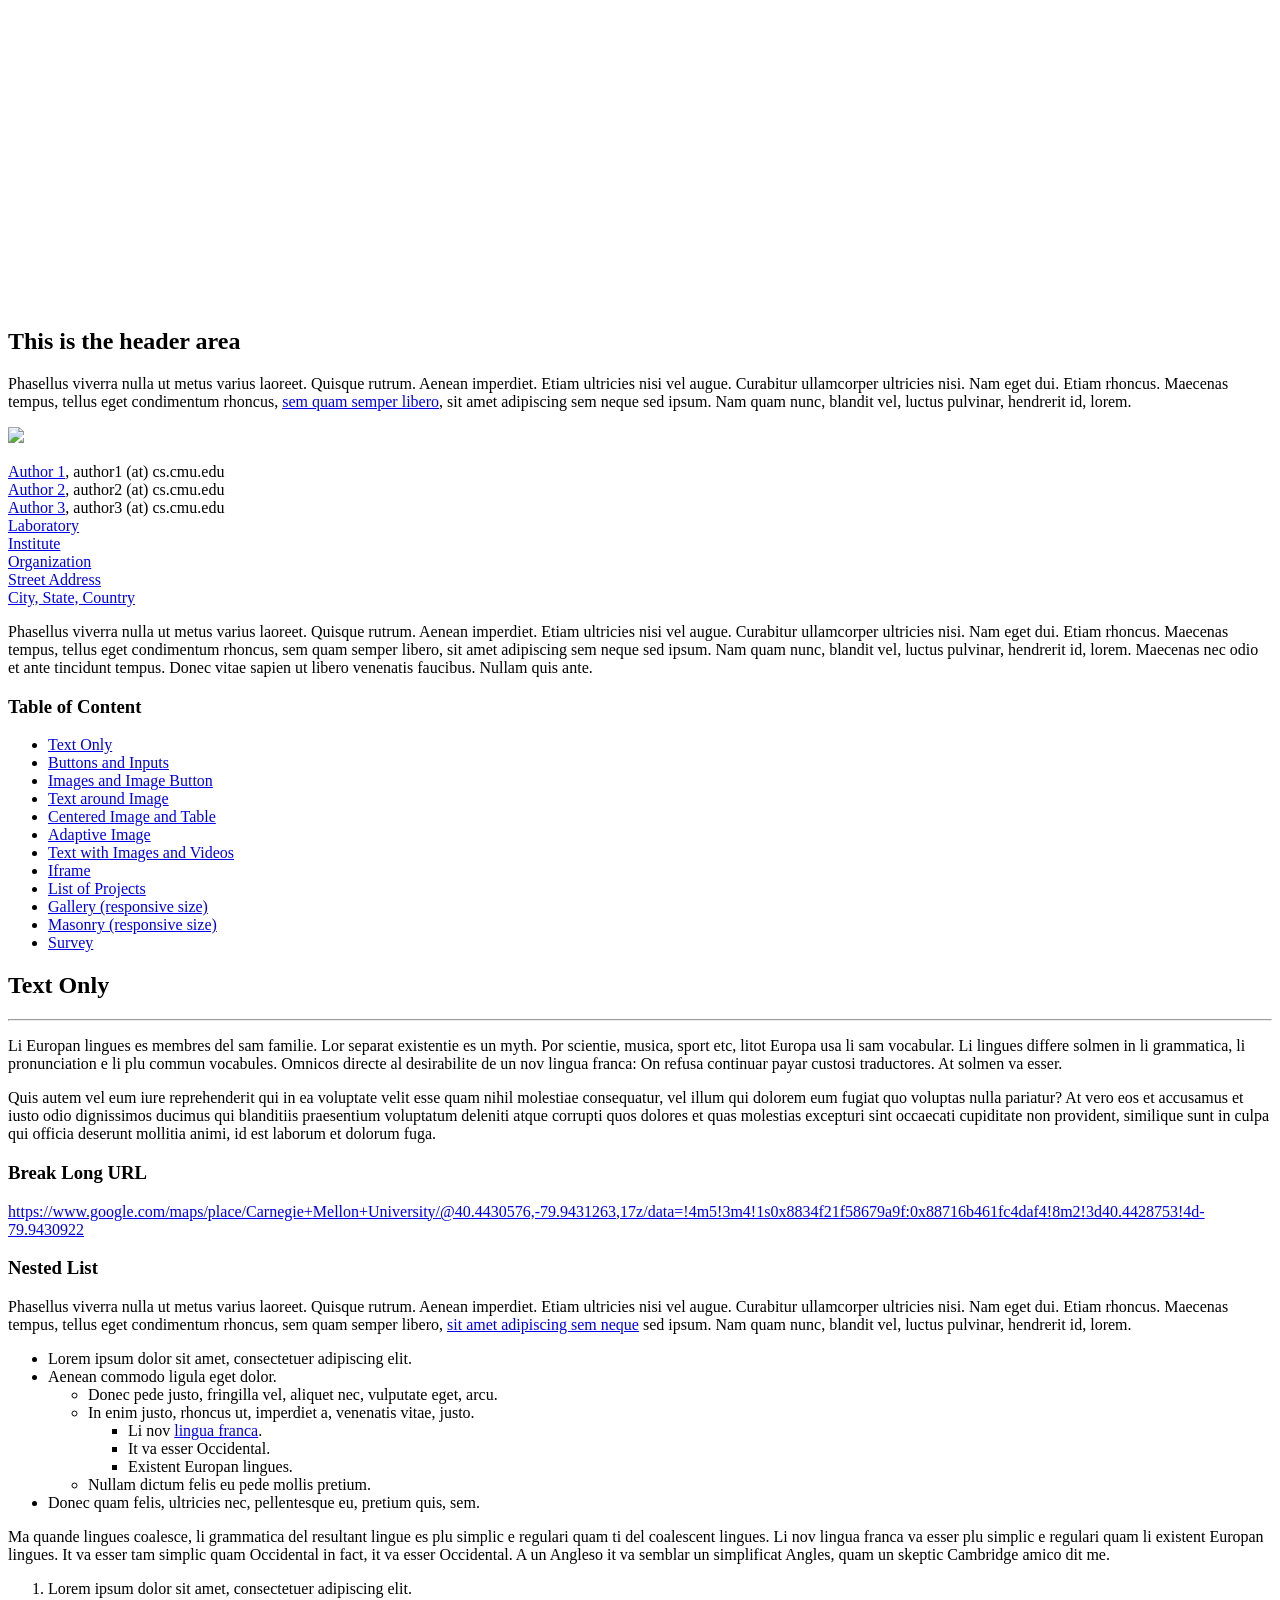
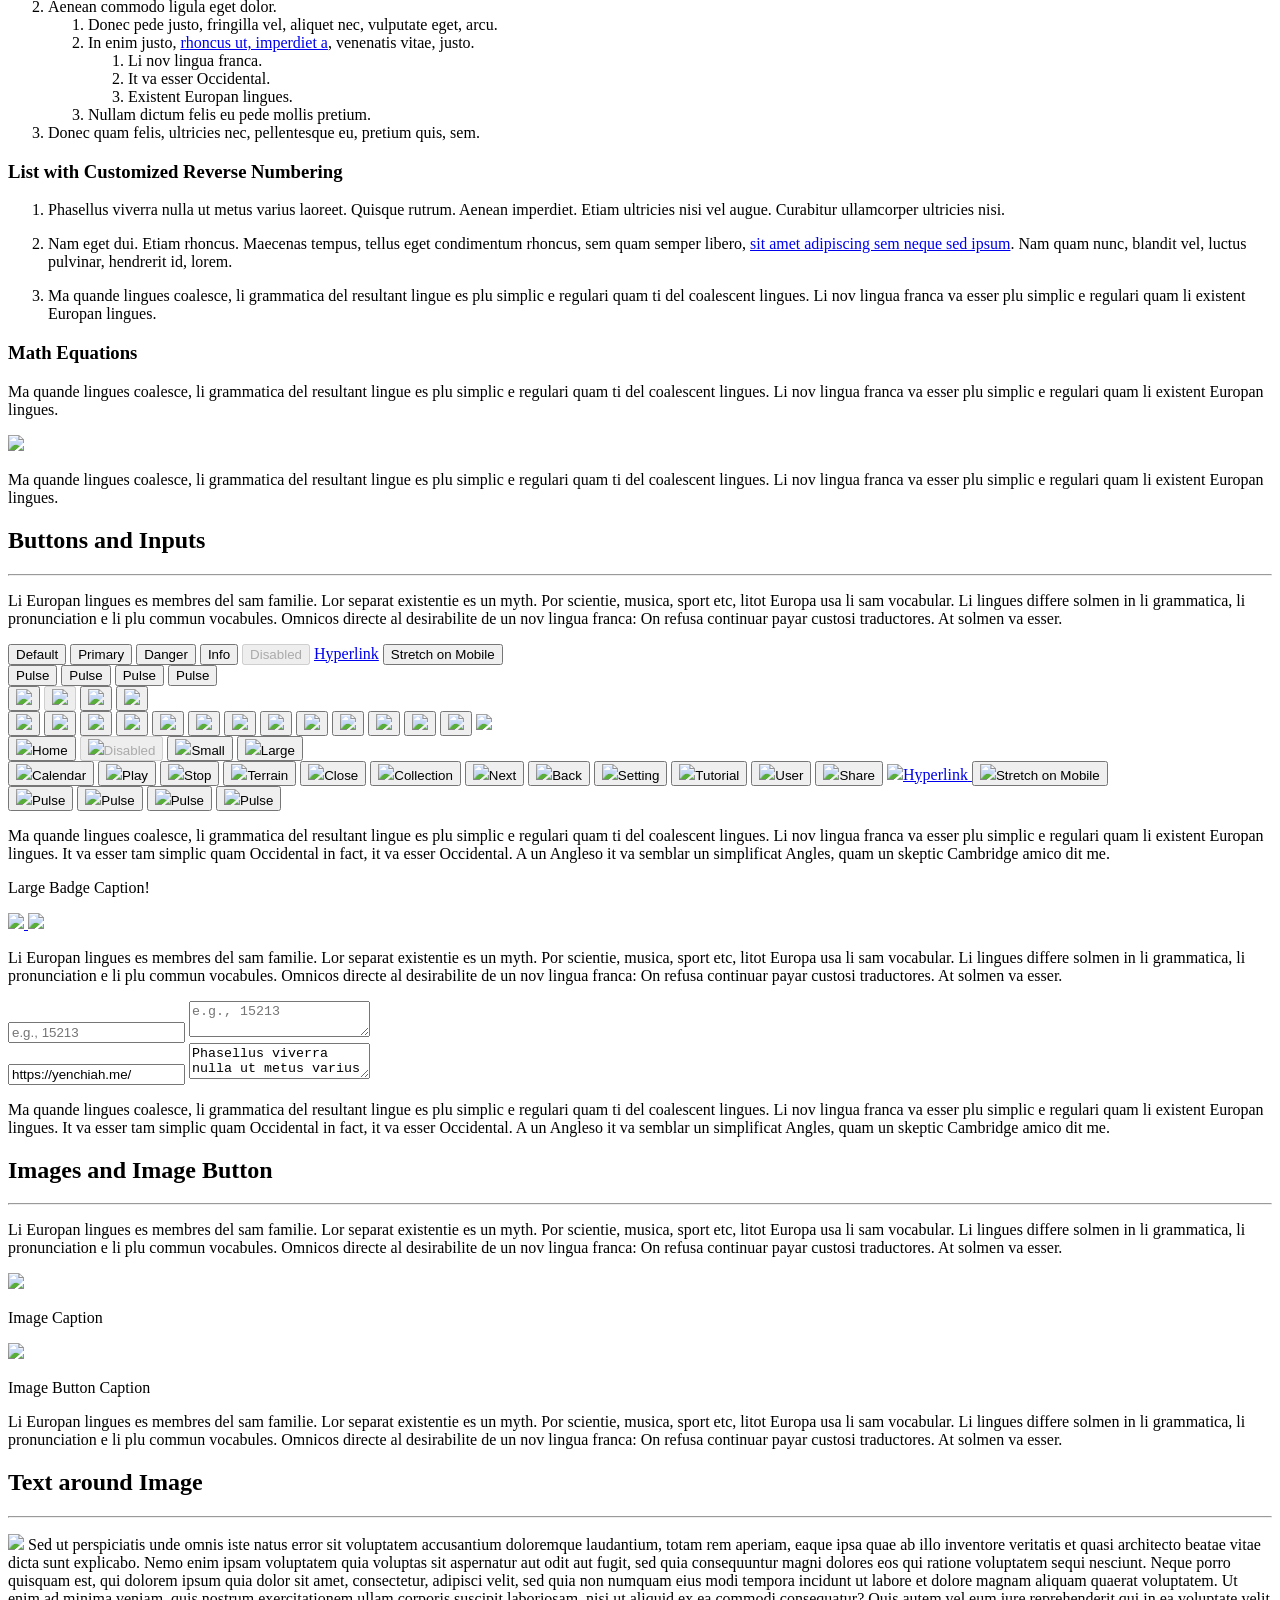
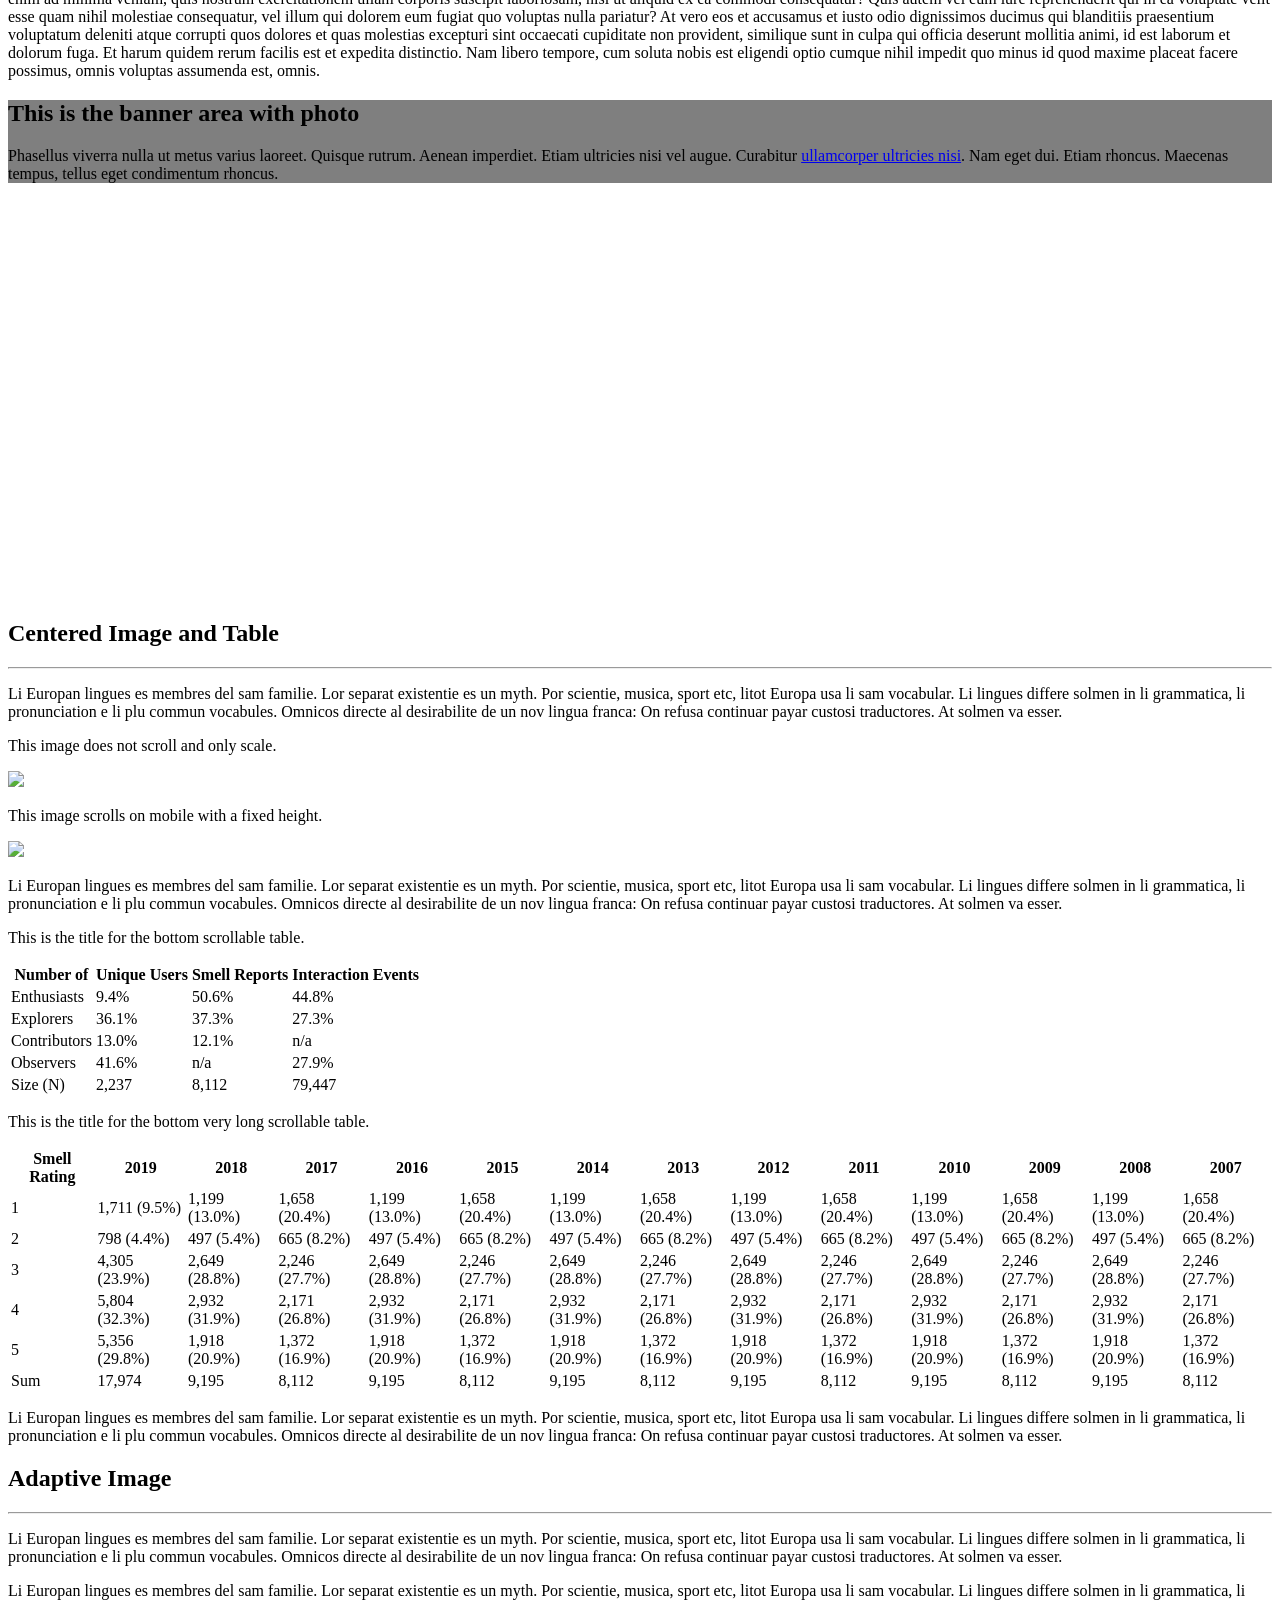
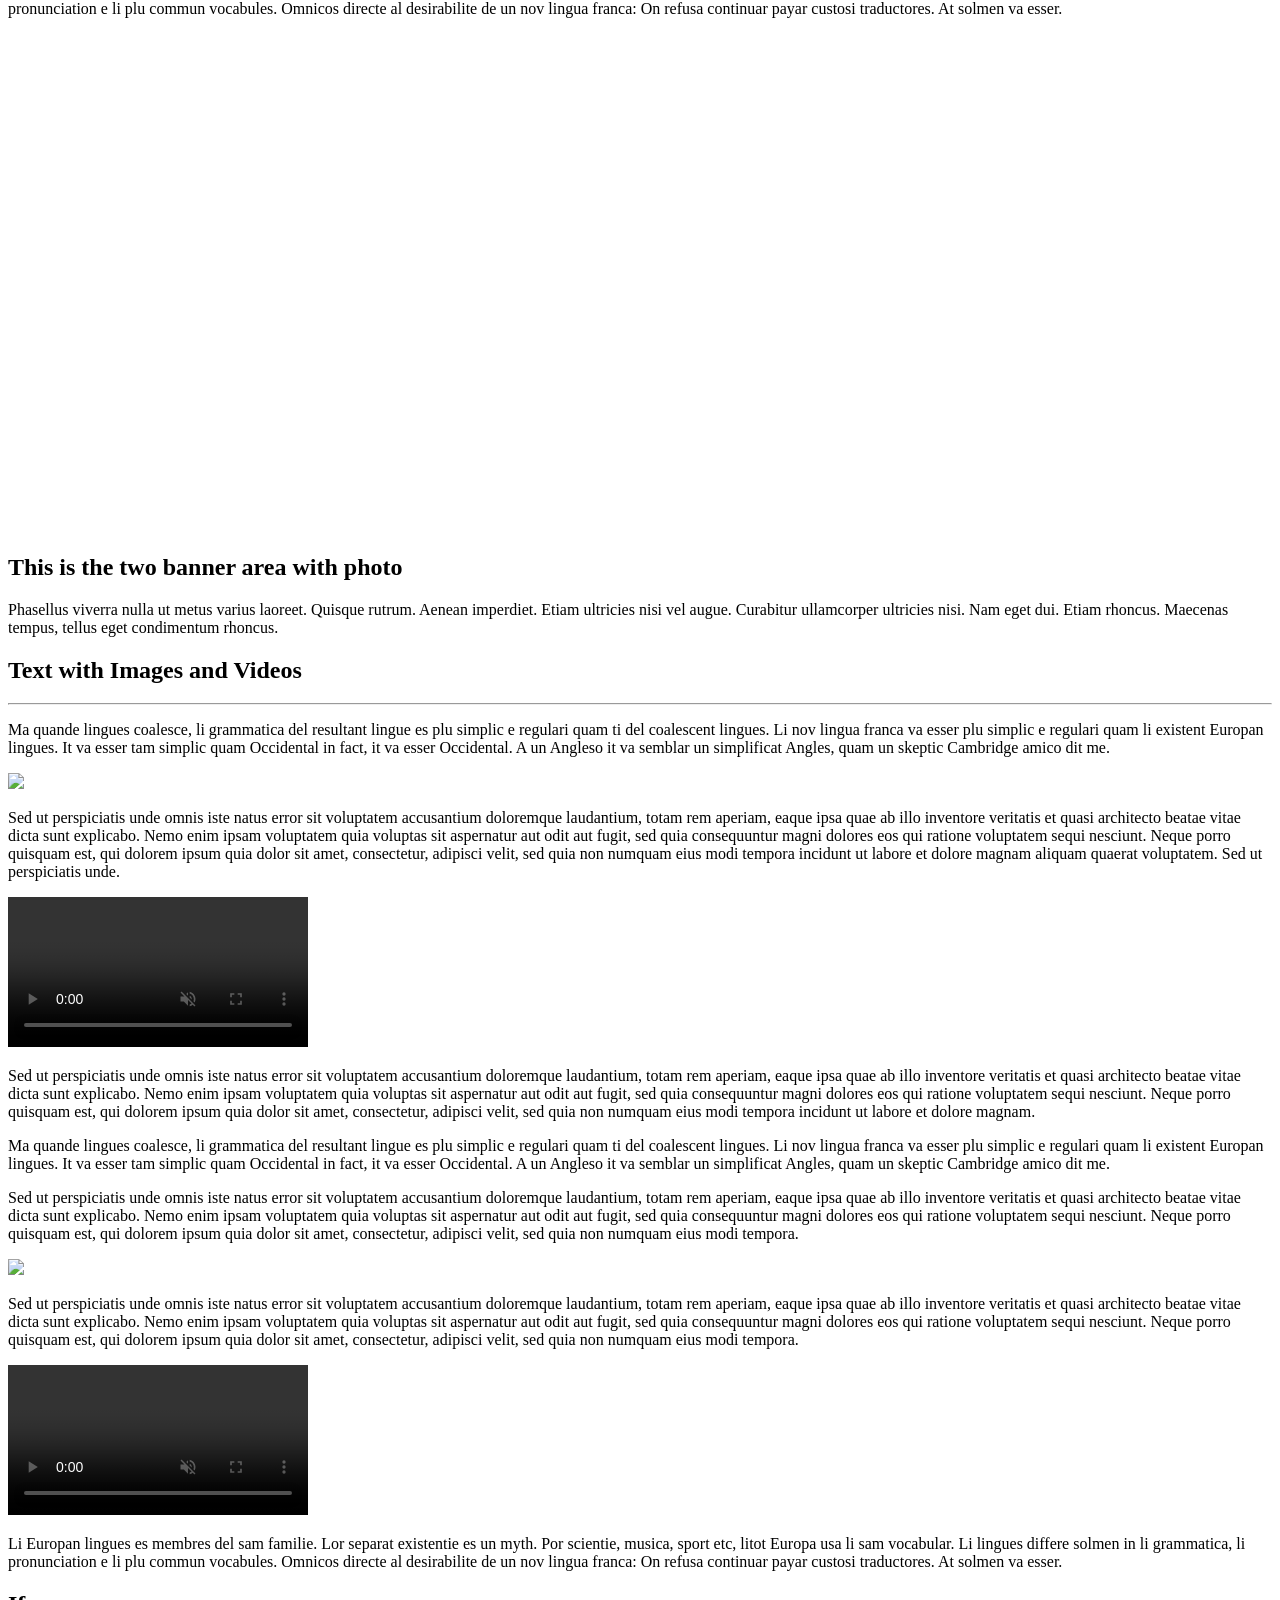
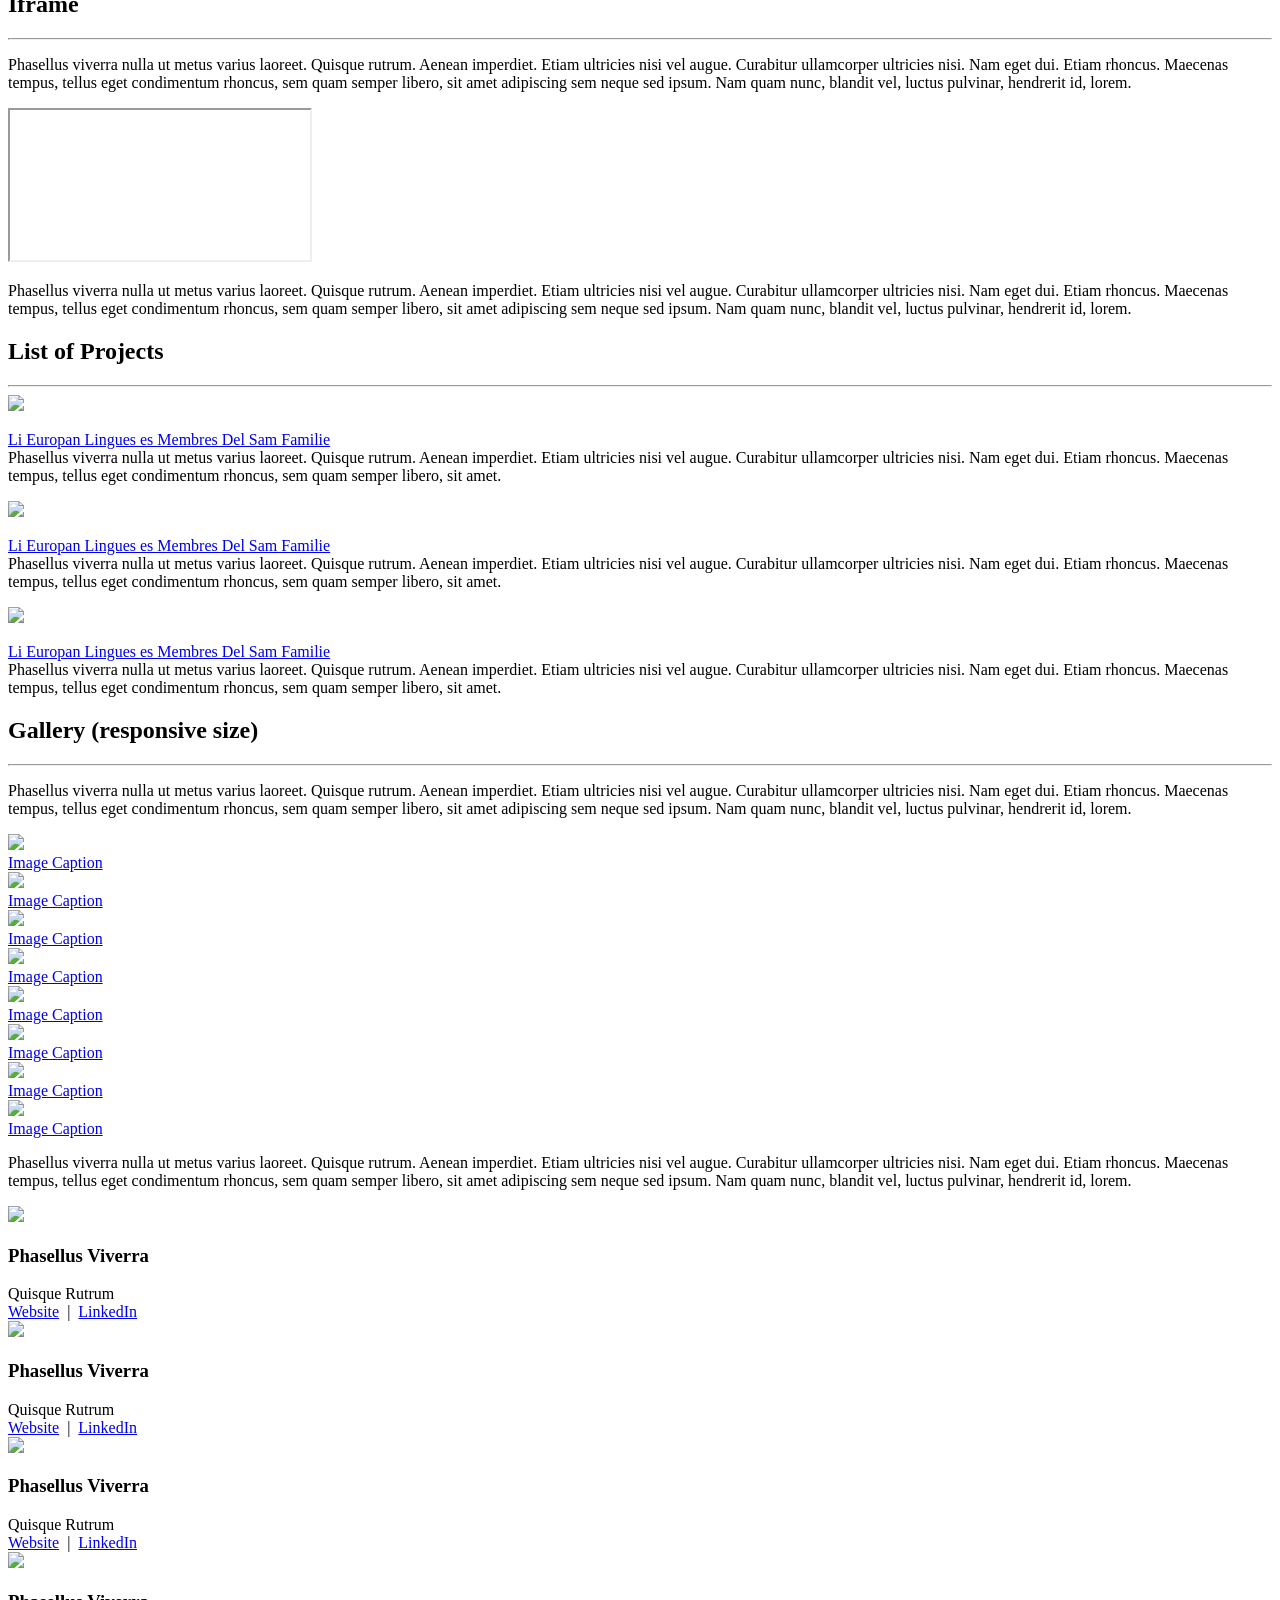
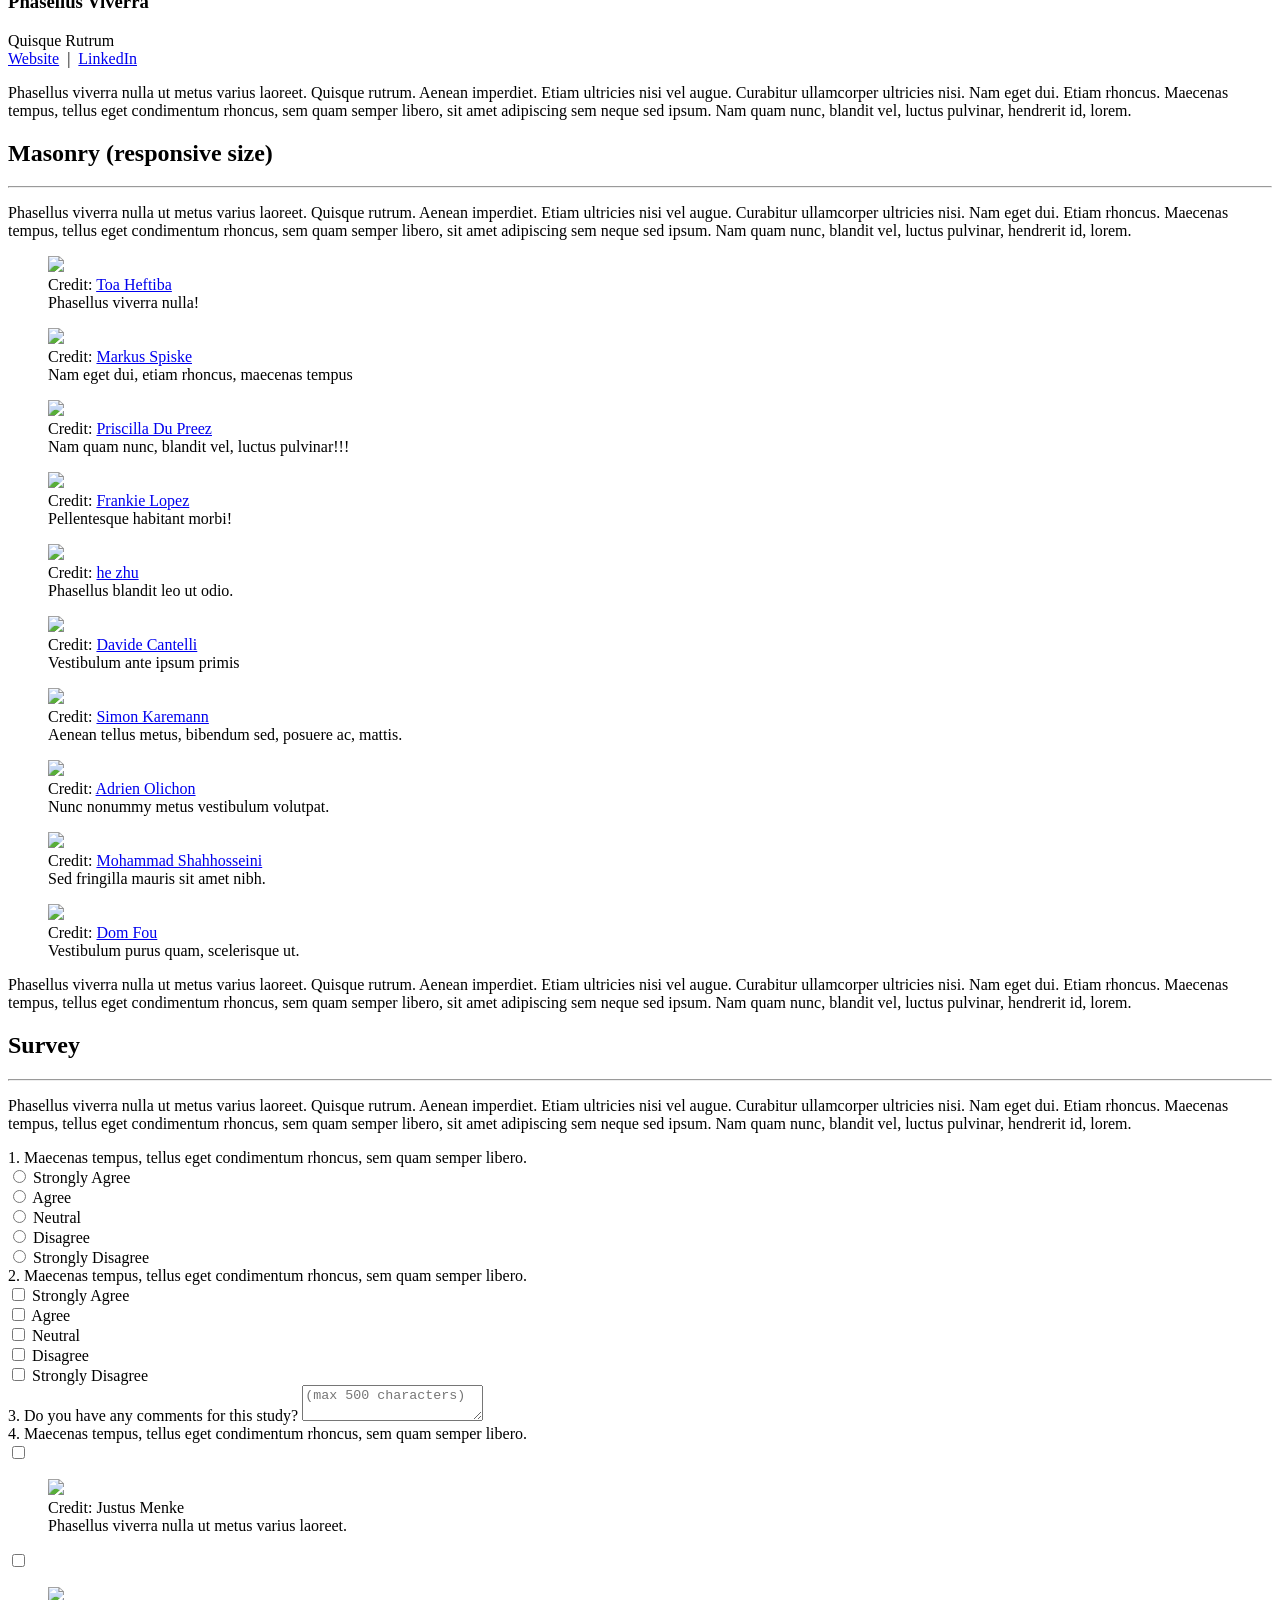
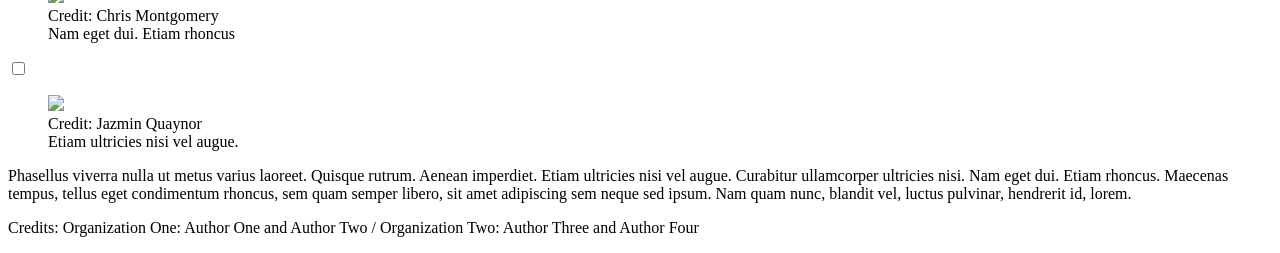
==== index.html @ e618cb54 "Update index.html" ====
<!doctype html>
<html>

<head>
  <title>MyMusaawo App</title>
  <meta charset="utf-8" name="viewport" content="width=device-width, initial-scale=1">
  <link href="https://use.fontawesome.com/releases/v5.2.0/css/all.css" media="screen" rel="stylesheet" type="text/css" />
  <link href="css/frame.css" media="screen" rel="stylesheet" type="text/css" />
  <link href="css/controls.css" media="screen" rel="stylesheet" type="text/css" />
  <link href="css/custom.css" media="screen" rel="stylesheet" type="text/css" />
  <link href='https://fonts.googleapis.com/css?family=Open+Sans:400,700' rel='stylesheet' type='text/css'>
  <link href='https://fonts.googleapis.com/css?family=Open+Sans+Condensed:300,700' rel='stylesheet' type='text/css'>
  <link href="https://fonts.googleapis.com/css?family=Source+Sans+Pro:400,700" rel="stylesheet">
  <script src="https://ajax.googleapis.com/ajax/libs/jquery/3.3.1/jquery.min.js"></script>
  <script src="js/menu.js"></script>
  <script src="js/footer.js"></script>
  <style>
    .menu-index {
      color: rgb(255, 255, 255) !important;
      opacity: 1 !important;
      font-weight: 700 !important;
    }
  </style>
</head>

<body>
  <div class="menu-container"></div>
  <div class="content-container">
    <!-------------------------------------------------------------------------------------------->
    <!--Start Header-->
    <div class="banner" style="background: url('img/dummy-background.jpeg') no-repeat center; background-size: cover; height: 300px;"></div>
    <div class="banner">
      <div class="banner-table flex-column">
        <div class="flex-row">
          <div class="flex-item flex-column">
            <h2 class="add-top-margin-small">This is the header area</h2>
            <p class="text">
              Phasellus viverra nulla ut metus varius laoreet. Quisque rutrum. Aenean imperdiet. Etiam ultricies nisi vel
              augue. Curabitur ullamcorper ultricies nisi. Nam eget dui. Etiam rhoncus. Maecenas tempus, tellus eget
              condimentum rhoncus, <a href="javascript:void(0)">sem quam semper libero</a>, sit amet adipiscing sem neque sed ipsum. Nam quam nunc, blandit
              vel, luctus pulvinar, hendrerit id, lorem.
            </p>
          </div>
        </div>
      </div>
    </div>
    <!--End Header-->
    <!-------------------------------------------------------------------------------------------->
    <div class="content">
      <div class="content-table flex-column">
        <!-------------------------------------------------------------------------------------------->
        <!--Start Intro-->
        <div class="flex-row">
          <div class="flex-item flex-column">
            <img class="image" src="img/dummay-img.png">
          </div>
          <div class="flex-item flex-column">
            <p class="text text-large">
              <a target="_blank" href="javascript:void(0)">Author 1</a>, author1 (at) cs.cmu.edu<br>
              <a target="_blank" href="javascript:void(0)">Author 2</a>, author2 (at) cs.cmu.edu<br>
              <a target="_blank" href="javascript:void(0)">Author 3</a>, author3 (at) cs.cmu.edu<br>
              <a target="_blank" href="javascript:void(0)">Laboratory</a><br>
              <a target="_blank" href="javascript:void(0)">Institute</a><br>
              <a target="_blank" href="javascript:void(0)">Organization</a><br>
              <a target="_blank" href="javascript:void(0)">Street Address</a><br>
              <a target="_blank" href="javascript:void(0)">City, State, Country</a>
            </p>
          </div>
        </div>
        <div class="flex-row">
          <div class="flex-item flex-column">
            <p class="text add-top-margin">
              Phasellus viverra nulla ut metus varius laoreet. Quisque rutrum. Aenean imperdiet. Etiam ultricies nisi vel
              augue. Curabitur ullamcorper ultricies nisi. Nam eget dui. Etiam rhoncus. Maecenas tempus, tellus eget
              condimentum rhoncus, sem quam semper libero, sit amet adipiscing sem neque sed ipsum. Nam quam nunc, blandit
              vel, luctus pulvinar, hendrerit id, lorem. Maecenas nec odio et ante tincidunt tempus. Donec vitae
              sapien ut libero venenatis faucibus. Nullam quis ante.
            </p>
            <h3>Table of Content</h3>
            <ul>
              <li><a href="#text-only">Text Only</a></li>
              <li><a href="#buttons-and-inputs">Buttons and Inputs</a></li>
              <li><a href="#images-and-image-button">Images and Image Button</a></li>
              <li><a href="#text-around-image">Text around Image</a></li>
              <li><a href="#centered-image-and-table">Centered Image and Table</a></li>
              <li><a href="#adaptive-image">Adaptive Image</a></li>
              <li><a href="#text-with-images-and-videos">Text with Images and Videos</a></li>
              <li><a href="#iframe">Iframe</a></li>
              <li><a href="#list-of-projects">List of Projects</a></li>
              <li><a href="#gallery">Gallery (responsive size)</a></li>
              <li><a href="#masonry">Masonry (responsive size)</a></li>
              <li><a href="#survey">Survey</a></li>
            </ul>
          </div>
        </div>
        <!--End Intro-->
        <!-------------------------------------------------------------------------------------------->
        <!--Start Text Only-->
        <div class="flex-row">
          <div class="flex-item flex-column">
            <h2 id="text-only">Text Only</h2>
            <hr>
            <p class="text">
              Li Europan lingues es membres del sam familie. Lor separat existentie es un myth. Por scientie, musica,
              sport etc, litot Europa usa li sam vocabular. Li lingues differe solmen in li grammatica, li pronunciation e
              li plu commun vocabules. Omnicos directe al desirabilite de un nov lingua franca: On refusa continuar payar
              custosi traductores. At solmen va esser.
            </p>
            <p class="text">
              Quis autem vel eum iure reprehenderit qui in ea voluptate velit esse quam nihil molestiae consequatur,
              vel illum qui dolorem eum fugiat quo voluptas nulla pariatur? At vero eos et accusamus et iusto odio dignissimos
              ducimus qui blanditiis praesentium voluptatum deleniti atque corrupti quos dolores et quas molestias
              excepturi sint occaecati cupiditate non provident, similique sunt in culpa qui officia deserunt mollitia
              animi, id est laborum et dolorum fuga.
            </p>
            <h3>Break Long URL</h3>
            <p class="text">
              <a class="break-long-url" target="_blank" href="https://www.google.com/maps/place/Carnegie+Mellon+University/@40.4430576,-79.9431263,17z/data=!4m5!3m4!1s0x8834f21f58679a9f:0x88716b461fc4daf4!8m2!3d40.4428753!4d-79.9430922">https://www.google.com/maps/place/Carnegie+Mellon+University/@40.4430576,-79.9431263,17z/data=!4m5!3m4!1s0x8834f21f58679a9f:0x88716b461fc4daf4!8m2!3d40.4428753!4d-79.9430922</a>
            </p>
            <h3>Nested List</h3>
            <p class="text">
              Phasellus viverra nulla ut metus varius laoreet. Quisque rutrum. Aenean imperdiet. Etiam ultricies nisi vel
              augue. Curabitur ullamcorper ultricies nisi. Nam eget dui. Etiam rhoncus. Maecenas tempus, tellus eget
              condimentum rhoncus, sem quam semper libero, <a target="_blank" href="javascript:void(0)">sit amet adipiscing sem neque</a> sed ipsum. Nam quam nunc, blandit
              vel, luctus pulvinar, hendrerit id, lorem.
            </p>
            <ul>
              <li>Lorem ipsum dolor sit amet, consectetuer adipiscing elit.</li>
              <li>Aenean commodo ligula eget dolor.
                <ul>
                  <li>Donec pede justo, fringilla vel, aliquet nec, vulputate eget, arcu.</li>
                  <li>In enim justo, rhoncus ut, imperdiet a, venenatis vitae, justo.
                    <ul>
                      <li>Li nov <a target="_blank" href="javascript:void(0)">lingua franca</a>.</li>
                      <li>It va esser Occidental.</li>
                      <li>Existent Europan lingues.</li>
                    </ul>
                  </li>
                  <li>Nullam dictum felis eu pede mollis pretium.</li>
                </ul>
              </li>
              <li>Donec quam felis, ultricies nec, pellentesque eu, pretium quis, sem. </li>
            </ul>
            <p class="text">
              Ma quande lingues coalesce, li grammatica del resultant lingue es plu simplic e regulari quam ti del
              coalescent lingues. Li nov lingua franca va esser plu simplic e regulari quam li existent Europan lingues.
              It va esser tam simplic quam Occidental in fact, it va esser Occidental. A un Angleso it va semblar un
              simplificat Angles, quam un skeptic Cambridge amico dit me.
            </p>
            <ol class="nested">
              <li>Lorem ipsum dolor sit amet, consectetuer adipiscing elit.</li>
              <li>Aenean commodo ligula eget dolor.
                <ol class="nested">
                  <li>Donec pede justo, fringilla vel, aliquet nec, vulputate eget, arcu.</li>
                  <li>In enim justo, <a target="_blank" href="javascript:void(0)">rhoncus ut, imperdiet a</a>, venenatis vitae, justo.
                    <ol class="nested">
                      <li>Li nov lingua franca.</li>
                      <li>It va esser Occidental.</li>
                      <li>Existent Europan lingues.</li>
                    </ol>
                  </li>
                  <li>Nullam dictum felis eu pede mollis pretium.</li>
                </ol>
              </li>
              <li>Donec quam felis, ultricies nec, pellentesque eu, pretium quis, sem. </li>
            </ol>
            <h3>List with Customized Reverse Numbering</h3>
            <ol class="publication C-list">
              <li>
                <p class="text-small-margin">
                  Phasellus viverra nulla ut metus varius laoreet. Quisque rutrum. Aenean imperdiet. Etiam ultricies nisi vel
                  augue. Curabitur ullamcorper ultricies nisi.
                </p>
              </li>
              <li>
                <p class="text-small-margin">
                  Nam eget dui. Etiam rhoncus. Maecenas tempus, tellus eget
                  condimentum rhoncus, sem quam semper libero, <a target="_blank" href="javascript:void(0)">sit amet adipiscing sem neque sed ipsum</a>. Nam quam nunc, blandit
                  vel, luctus pulvinar, hendrerit id, lorem.
                </p>
              </li>
              <li>
                <p class="text-small-margin">
                  Ma quande lingues coalesce, li grammatica del resultant lingue es plu simplic e regulari quam ti del
                  coalescent lingues. Li nov lingua franca va esser plu simplic e regulari quam li existent Europan lingues.
                </p>
              </li>
            </ol>
            <h3>Math Equations</h3>
            <p class="text">
              Ma quande lingues coalesce, li grammatica del resultant lingue es plu simplic e regulari quam ti del
              coalescent lingues. Li nov lingua franca va esser plu simplic e regulari quam li existent Europan lingues.
            </p>
            <img class="image center" src="https://latex.codecogs.com/svg.latex?C\cdot(3\sin\theta_1+3\sin\theta_2-\cos\theta_1-\cos\theta_2)" style="max-width: 300px;">
            <p class="text">
              Ma quande lingues coalesce, li grammatica del resultant lingue es plu simplic e regulari quam ti del
              coalescent lingues. Li nov lingua franca va esser plu simplic e regulari quam li existent Europan lingues.
            </p>
          </div>
        </div>
        <!--End Text Only-->
        <!-------------------------------------------------------------------------------------------->
        <!--Start Text with Buttons-->
        <div class="flex-row">
          <div class="flex-item flex-column">
            <h2 id="buttons-and-inputs">Buttons and Inputs</h2>
            <hr>
            <p class="text">
              Li Europan lingues es membres del sam familie. Lor separat existentie es un myth. Por scientie, musica,
              sport etc, litot Europa usa li sam vocabular. Li lingues differe solmen in li grammatica, li pronunciation e
              li plu commun vocabules. Omnicos directe al desirabilite de un nov lingua franca: On refusa continuar payar
              custosi traductores. At solmen va esser.
            </p>
            <div class="control-group">
              <button class="custom-button">Default</button>
              <button class="custom-button custom-button-primary">Primary</button>
              <button class="custom-button custom-button-danger">Danger</button>
              <button class="custom-button custom-button-info">Info</button>
              <button class="custom-button" disabled>Disabled</button>
              <a class="custom-button" target="_blank" href="https://github.com/yenchiah/project-website-template" target="_blank">Hyperlink</a>
              <button class="custom-button custom-button-primary stretch-on-mobile">Stretch on Mobile</button>
            </div>
            <div class="control-group">
              <button class="custom-button pulse-black">Pulse</button>
              <button class="custom-button custom-button-primary pulse-primary">Pulse</button>
              <button class="custom-button custom-button-danger pulse-danger">Pulse</button>
              <button class="custom-button custom-button-info pulse-info">Pulse</button>
            </div>
            <div class="control-group">
              <button class="custom-button-flat"><img src="img/home.png"></button>
              <button class="custom-button-flat" disabled><img src="img/home.png"></button>
              <button class="custom-button-flat small"><img src="img/home.png"></button>
              <button class="custom-button-flat large"><img src="img/home.png"></button>
            </div>
            <div class="control-group">
              <button class="custom-button-flat"><img src="img/calendar.png"></button>
              <button class="custom-button-flat"><img src="img/play.png"></button>
              <button class="custom-button-flat"><img src="img/pause.png"></button>
              <button class="custom-button-flat"><img src="img/stop.png"></button>
              <button class="custom-button-flat"><img src="img/terrain.png"></button>
              <button class="custom-button-flat"><img src="img/close.png"></button>
              <button class="custom-button-flat"><img src="img/collection.png"></button>
              <button class="custom-button-flat"><img src="img/next.png"></button>
              <button class="custom-button-flat"><img src="img/back.png"></button>
              <button class="custom-button-flat"><img src="img/setting.png"></button>
              <button class="custom-button-flat"><img src="img/book.png"></button>
              <button class="custom-button-flat"><img src="img/user.png"></button>
              <button class="custom-button-flat"><img src="img/share.png"></button>
              <a class="custom-button-flat" href="https://github.com/yenchiah/project-website-template" target="_blank">
                <img src="img/link.png">
              </a>
            </div>
            <div class="control-group">
              <button class="custom-button-flat"><img src="img/home.png"><span>Home</span></button>
              <button class="custom-button-flat" disabled><img src="img/home.png"><span>Disabled</span></button>
              <button class="custom-button-flat small"><img src="img/home.png"><span>Small</span></button>
              <button class="custom-button-flat large"><img src="img/home.png"><span>Large</span></button>
            </div>
            <div class="control-group">
              <button class="custom-button-flat"><img src="img/calendar.png"><span>Calendar</span></button>
              <button class="custom-button-flat"><img src="img/play.png"><span>Play</span></button>
              <button class="custom-button-flat"><img src="img/stop.png"><span>Stop</span></button>
              <button class="custom-button-flat"><img src="img/terrain.png"><span>Terrain</span></button>
              <button class="custom-button-flat"><img src="img/close.png"><span>Close</span></button>
              <button class="custom-button-flat"><img src="img/collection.png"><span>Collection</span></button>
              <button class="custom-button-flat"><img src="img/next.png"><span>Next</span></button>
              <button class="custom-button-flat"><img src="img/back.png"><span>Back</span></button>
              <button class="custom-button-flat"><img src="img/setting.png"><span>Setting</span></button>
              <button class="custom-button-flat"><img src="img/book.png"><span>Tutorial</span></button>
              <button class="custom-button-flat"><img src="img/user.png"><span>User</span></button>
              <button class="custom-button-flat"><img src="img/share.png"><span>Share</span></button>
              <a class="custom-button-flat" href="https://github.com/yenchiah/project-website-template" target="_blank">
                <img src="img/link.png"><span>Hyperlink</span>
              </a>
              <button class="custom-button-flat stretch-on-mobile"><img src="img/play.png"><span>Stretch on Mobile</span></button>
            </div>
            <div class="control-group">
              <button class="custom-button-flat pulse-black"><img src="img/home.png"><span>Pulse</span></button>
              <button class="custom-button-flat pulse-primary"><img src="img/home.png"><span>Pulse</span></button>
              <button class="custom-button-flat pulse-danger"><img src="img/home.png"><span>Pulse</span></button>
              <button class="custom-button-flat pulse-info"><img src="img/home.png"><span>Pulse</span></button>
            </div>
            <p class="text">
              Ma quande lingues coalesce, li grammatica del resultant lingue es plu simplic e regulari quam ti del
              coalescent lingues. Li nov lingua franca va esser plu simplic e regulari quam li existent Europan lingues.
              It va esser tam simplic quam Occidental in fact, it va esser Occidental. A un Angleso it va semblar un
              simplificat Angles, quam un skeptic Cambridge amico dit me.
            </p>
          </div>
        </div>
        <div class="flex-row-space-between">
          <div class="flex-item flex-column">
            <p class="text badge-text">Large Badge Caption!</p>
          </div>
          <div class="flex-item flex-column">
            <div class="control-group">
              <a href="javascript:void(0)" target="_blank" class="custom-image-button">
                <img src="img/app-store-badge.png" width="150">
              </a>
              <a href="javascript:void(0)" target="_blank" class="custom-image-button">
                <img src="img/google-play-badge.png" width="150">
              </a>
            </div>
          </div>
        </div>
        <div class="flex-row">
          <div class="flex-item flex-column">
            <p class="text">
              Li Europan lingues es membres del sam familie. Lor separat existentie es un myth. Por scientie, musica,
              sport etc, litot Europa usa li sam vocabular. Li lingues differe solmen in li grammatica, li pronunciation e
              li plu commun vocabules. Omnicos directe al desirabilite de un nov lingua franca: On refusa continuar payar
              custosi traductores. At solmen va esser.
            </p>
            <div class="control-group">
              <input class="custom-textbox stretch-on-mobile" type="text" placeholder="e.g., 15213">
              <textarea class="custom-textbox stretch-on-mobile" placeholder="e.g., 15213"></textarea>
            </div>
            <div class="control-group">
              <input class="custom-textbox stretch-on-mobile" value="https://yenchiah.me/" type="text" readonly>
              <textarea class="custom-textbox stretch-on-mobile" readonly>Phasellus viverra nulla ut metus varius laoreet.</textarea>
            </div>
            <p class="text">
              Ma quande lingues coalesce, li grammatica del resultant lingue es plu simplic e regulari quam ti del
              coalescent lingues. Li nov lingua franca va esser plu simplic e regulari quam li existent Europan lingues.
              It va esser tam simplic quam Occidental in fact, it va esser Occidental. A un Angleso it va semblar un
              simplificat Angles, quam un skeptic Cambridge amico dit me.
            </p>
          </div>
        </div>
        <!--End Text with Buttons-->
        <!-------------------------------------------------------------------------------------------->
        <!--Start Text with Images and Image buttons-->
        <div class="flex-row">
          <div class="flex-item flex-column">
            <h2 id="images-and-image-button">Images and Image Button</h2>
            <hr>
            <p class="text">
              Li Europan lingues es membres del sam familie. Lor separat existentie es un myth. Por scientie, musica,
              sport etc, litot Europa usa li sam vocabular. Li lingues differe solmen in li grammatica, li pronunciation e
              li plu commun vocabules. Omnicos directe al desirabilite de un nov lingua franca: On refusa continuar payar
              custosi traductores. At solmen va esser.
            </p>
          </div>
        </div>
        <div class="flex-row-space-between">
          <div class="flex-item flex-column">
            <img class="image max-width-400" src="img/dummay-img.png">
            <p class="image-caption">Image Caption</p>
          </div>
          <div class="flex-item flex-column">
            <a href="https://github.com/yenchiah/project-website-template" target="_blank" class="image max-width-400">
              <img src="img/dummay-img.png">
            </a>
            <p class="image-caption">Image Button Caption</p>
          </div>
        </div>
        <div class="flex-row">
          <div class="flex-item flex-column">
            <p class="text">
              Li Europan lingues es membres del sam familie. Lor separat existentie es un myth. Por scientie, musica,
              sport etc, litot Europa usa li sam vocabular. Li lingues differe solmen in li grammatica, li pronunciation e
              li plu commun vocabules. Omnicos directe al desirabilite de un nov lingua franca: On refusa continuar payar
              custosi traductores. At solmen va esser.
            </p>
          </div>
        </div>
        <!--End Text with Images and Image buttons-->
        <!-------------------------------------------------------------------------------------------->
        <!--Start Text around Image-->
        <div class="flex-row">
          <div class="flex-item flex-column">
            <h2 id="text-around-image">Text around Image</h2>
            <hr>
            <p class="text">
              <img class="image image-wrap-text max-width-400" src="img/dummay-img.png">
              Sed ut perspiciatis unde omnis iste natus error sit voluptatem accusantium doloremque laudantium, totam rem
              aperiam, eaque ipsa quae ab illo inventore veritatis et quasi architecto beatae vitae dicta sunt explicabo.
              Nemo enim ipsam voluptatem quia voluptas sit aspernatur aut odit aut fugit, sed quia consequuntur magni
              dolores eos qui ratione voluptatem sequi nesciunt. Neque porro quisquam est, qui dolorem ipsum quia dolor sit
              amet, consectetur, adipisci velit, sed quia non numquam eius modi tempora incidunt ut labore et dolore magnam
              aliquam quaerat voluptatem. Ut enim ad minima veniam, quis nostrum exercitationem ullam corporis suscipit
              laboriosam, nisi ut aliquid ex ea commodi consequatur? Quis autem vel eum iure reprehenderit qui in ea
              voluptate velit esse quam nihil molestiae consequatur, vel illum qui dolorem eum fugiat quo voluptas nulla
              pariatur? At vero eos et accusamus et iusto odio dignissimos ducimus qui blanditiis praesentium voluptatum
              deleniti atque corrupti quos dolores et quas molestias excepturi sint occaecati cupiditate non provident,
              similique sunt in culpa qui officia deserunt mollitia animi, id est laborum et dolorum fuga. Et harum quidem
              rerum facilis est et expedita distinctio. Nam libero tempore, cum soluta nobis est eligendi optio cumque nihil
              impedit quo minus id quod maxime placeat facere possimus, omnis voluptas assumenda est, omnis.
            </p>
          </div>
        </div>
        <!--End Text around Image-->
        <!-------------------------------------------------------------------------------------------->
      </div>
    </div>
    <div class="banner" style="background: url('img/dummy-background.jpeg') no-repeat center; background-size: cover; height: 500px;">
      <div class="banner-table flex-column" style="background-color: rgba(0, 0, 0, 0.5);">
        <div class="flex-row">
          <div class="flex-item flex-column">
            <h2 class="add-top-margin-small">This is the banner area with photo</h2>
            <p class="text">
              Phasellus viverra nulla ut metus varius laoreet. Quisque rutrum. Aenean imperdiet. Etiam ultricies nisi vel
              augue. Curabitur <a href="javascript:void(0)">ullamcorper ultricies nisi</a>. Nam eget dui. Etiam rhoncus. Maecenas tempus, tellus eget
              condimentum rhoncus.
            </p>
          </div>
        </div>
      </div>
    </div>
    <div class="content">
      <div class="content-table flex-column">
        <!-------------------------------------------------------------------------------------------->
        <!--Start Text with Centered Image and Table-->
        <div class="flex-row">
          <div class="flex-item flex-column">
            <h2 id="centered-image-and-table" class="no-top-margin">Centered Image and Table</h2>
            <hr>
            <p class="text">
              Li Europan lingues es membres del sam familie. Lor separat existentie es un myth. Por scientie, musica,
              sport etc, litot Europa usa li sam vocabular. Li lingues differe solmen in li grammatica, li pronunciation e
              li plu commun vocabules. Omnicos directe al desirabilite de un nov lingua franca: On refusa continuar payar
              custosi traductores. At solmen va esser.
            </p>
            <p class="text text-center graph-title">
              This image does not scroll and only scale.
            </p>
            <img class="image center max-width-400 add-top-margin-small" src="img/dummay-img.png">
            <p class="text text-center graph-title">
              This image scrolls on mobile with a fixed height.
            </p>
            <div class="scrollable-image-container center add-top-margin-small">
              <img class="scrollable-image center" src="img/dummay-img.png">
            </div>
            <p class="text">
              Li Europan lingues es membres del sam familie. Lor separat existentie es un myth. Por scientie, musica,
              sport etc, litot Europa usa li sam vocabular. Li lingues differe solmen in li grammatica, li pronunciation e
              li plu commun vocabules. Omnicos directe al desirabilite de un nov lingua franca: On refusa continuar payar
              custosi traductores. At solmen va esser.
            </p>
            <p class="text text-center graph-title">
              This is the title for the bottom scrollable table.
            </p>
            <div class="custom-table-container center add-top-margin-small">
              <table class="custom-table">
                <thead>
                  <tr class="bg-color-gray">
                    <th>Number of</th>
                    <th class="text-center">Unique Users</th>
                    <th class="text-center">Smell Reports</th>
                    <th class="text-center">Interaction Events</th>
                  </tr>
                </thead>
                <tbody>
                  <tr>
                    <td>Enthusiasts</td>
                    <td class="text-center">9.4%</td>
                    <td class="text-center">50.6%</td>
                    <td class="text-center">44.8%</td>
                  </tr>
                  <tr class="bg-color-light-gray">
                    <td>Explorers</td>
                    <td class="text-center">36.1%</td>
                    <td class="text-center">37.3%</td>
                    <td class="text-center">27.3%</td>
                  </tr>
                  <tr>
                    <td>Contributors</td>
                    <td class="text-center">13.0%</td>
                    <td class="text-center">12.1%</td>
                    <td class="text-center">n/a</td>
                  </tr>
                  <tr class="bg-color-light-gray">
                    <td>Observers</td>
                    <td class="text-center">41.6%</td>
                    <td class="text-center">n/a</td>
                    <td class="text-center">27.9%</td>
                  </tr>
                </tbody>
                <tfoot>
                  <tr>
                    <td>Size (N)</td>
                    <td class="text-center">2,237</td>
                    <td class="text-center">8,112</td>
                    <td class="text-center">79,447</td>
                  </tr>
                </tfoot>
              </table>
            </div>
            <p class="text text-center graph-title">
              This is the title for the bottom very long scrollable table.
            </p>
            <div class="custom-table-container center add-top-margin-small">
              <table class="custom-table">
                <thead>
                  <tr class="bg-color-gray">
                    <th class="text-center">Smell Rating</th>
                    <th class="text-center">2019</th>
                    <th class="text-center">2018</th>
                    <th class="text-center">2017</th>
                    <th class="text-center">2016</th>
                    <th class="text-center">2015</th>
                    <th class="text-center">2014</th>
                    <th class="text-center">2013</th>
                    <th class="text-center">2012</th>
                    <th class="text-center">2011</th>
                    <th class="text-center">2010</th>
                    <th class="text-center">2009</th>
                    <th class="text-center">2008</th>
                    <th class="text-center">2007</th>
                  </tr>
                </thead>
                <tbody>
                  <tr>
                    <td class="text-center">1</td>
                    <td class="text-center">1,711 (9.5%)</td>
                    <td class="text-center">1,199 (13.0%)</td>
                    <td class="text-center">1,658 (20.4%)</td>
                    <td class="text-center">1,199 (13.0%)</td>
                    <td class="text-center">1,658 (20.4%)</td>
                    <td class="text-center">1,199 (13.0%)</td>
                    <td class="text-center">1,658 (20.4%)</td>
                    <td class="text-center">1,199 (13.0%)</td>
                    <td class="text-center">1,658 (20.4%)</td>
                    <td class="text-center">1,199 (13.0%)</td>
                    <td class="text-center">1,658 (20.4%)</td>
                    <td class="text-center">1,199 (13.0%)</td>
                    <td class="text-center">1,658 (20.4%)</td>
                  </tr>
                  <tr class="bg-color-light-gray">
                    <td class="text-center">2</td>
                    <td class="text-center">798 (4.4%)</td>
                    <td class="text-center">497 (5.4%)</td>
                    <td class="text-center">665 (8.2%)</td>
                    <td class="text-center">497 (5.4%)</td>
                    <td class="text-center">665 (8.2%)</td>
                    <td class="text-center">497 (5.4%)</td>
                    <td class="text-center">665 (8.2%)</td>
                    <td class="text-center">497 (5.4%)</td>
                    <td class="text-center">665 (8.2%)</td>
                    <td class="text-center">497 (5.4%)</td>
                    <td class="text-center">665 (8.2%)</td>
                    <td class="text-center">497 (5.4%)</td>
                    <td class="text-center">665 (8.2%)</td>
                  </tr>
                  <tr>
                    <td class="text-center">3</td>
                    <td class="text-center">4,305 (23.9%)</td>
                    <td class="text-center">2,649 (28.8%)</td>
                    <td class="text-center">2,246 (27.7%)</td>
                    <td class="text-center">2,649 (28.8%)</td>
                    <td class="text-center">2,246 (27.7%)</td>
                    <td class="text-center">2,649 (28.8%)</td>
                    <td class="text-center">2,246 (27.7%)</td>
                    <td class="text-center">2,649 (28.8%)</td>
                    <td class="text-center">2,246 (27.7%)</td>
                    <td class="text-center">2,649 (28.8%)</td>
                    <td class="text-center">2,246 (27.7%)</td>
                    <td class="text-center">2,649 (28.8%)</td>
                    <td class="text-center">2,246 (27.7%)</td>
                  </tr>
                  <tr class="bg-color-light-gray">
                    <td class="text-center">4</td>
                    <td class="text-center">5,804 (32.3%)</td>
                    <td class="text-center">2,932 (31.9%)</td>
                    <td class="text-center">2,171 (26.8%)</td>
                    <td class="text-center">2,932 (31.9%)</td>
                    <td class="text-center">2,171 (26.8%)</td>
                    <td class="text-center">2,932 (31.9%)</td>
                    <td class="text-center">2,171 (26.8%)</td>
                    <td class="text-center">2,932 (31.9%)</td>
                    <td class="text-center">2,171 (26.8%)</td>
                    <td class="text-center">2,932 (31.9%)</td>
                    <td class="text-center">2,171 (26.8%)</td>
                    <td class="text-center">2,932 (31.9%)</td>
                    <td class="text-center">2,171 (26.8%)</td>
                  </tr>
                  <tr>
                    <td class="text-center">5</td>
                    <td class="text-center">5,356 (29.8%)</td>
                    <td class="text-center">1,918 (20.9%)</td>
                    <td class="text-center">1,372 (16.9%)</td>
                    <td class="text-center">1,918 (20.9%)</td>
                    <td class="text-center">1,372 (16.9%)</td>
                    <td class="text-center">1,918 (20.9%)</td>
                    <td class="text-center">1,372 (16.9%)</td>
                    <td class="text-center">1,918 (20.9%)</td>
                    <td class="text-center">1,372 (16.9%)</td>
                    <td class="text-center">1,918 (20.9%)</td>
                    <td class="text-center">1,372 (16.9%)</td>
                    <td class="text-center">1,918 (20.9%)</td>
                    <td class="text-center">1,372 (16.9%)</td>
                  </tr>
                </tbody>
                <tfoot>
                  <tr>
                    <td class="text-center">Sum</td>
                    <td class="text-center">17,974</td>
                    <td class="text-center">9,195</td>
                    <td class="text-center">8,112</td>
                    <td class="text-center">9,195</td>
                    <td class="text-center">8,112</td>
                    <td class="text-center">9,195</td>
                    <td class="text-center">8,112</td>
                    <td class="text-center">9,195</td>
                    <td class="text-center">8,112</td>
                    <td class="text-center">9,195</td>
                    <td class="text-center">8,112</td>
                    <td class="text-center">9,195</td>
                    <td class="text-center">8,112</td>
                  </tr>
                </tfoot>
              </table>
            </div>
            <p class="text">
              Li Europan lingues es membres del sam familie. Lor separat existentie es un myth. Por scientie, musica,
              sport etc, litot Europa usa li sam vocabular. Li lingues differe solmen in li grammatica, li pronunciation e
              li plu commun vocabules. Omnicos directe al desirabilite de un nov lingua franca: On refusa continuar payar
              custosi traductores. At solmen va esser.
            </p>
          </div>
        </div>
        <!--End Text with Centered Image and Table-->
        <!-------------------------------------------------------------------------------------------->
        <!--Start Text with Adaptive Image-->
        <div class="flex-row">
          <div class="flex-item flex-column">
            <h2 id="adaptive-image">Adaptive Image</h2>
            <hr>
            <p class="text">
              Li Europan lingues es membres del sam familie. Lor separat existentie es un myth. Por scientie, musica,
              sport etc, litot Europa usa li sam vocabular. Li lingues differe solmen in li grammatica, li pronunciation e
              li plu commun vocabules. Omnicos directe al desirabilite de un nov lingua franca: On refusa continuar payar
              custosi traductores. At solmen va esser.
            </p>
            <a class="image adaptive-image" style="background-image: url('img/dummay-img-long.png'); min-height: 150px;" href="img/dummay-img-long.png" target="_blank"></a>
            <p class="text">
              Li Europan lingues es membres del sam familie. Lor separat existentie es un myth. Por scientie, musica,
              sport etc, litot Europa usa li sam vocabular. Li lingues differe solmen in li grammatica, li pronunciation e
              li plu commun vocabules. Omnicos directe al desirabilite de un nov lingua franca: On refusa continuar payar
              custosi traductores. At solmen va esser.
            </p>
          </div>
        </div>
        <!--End Text with Adaptive Image-->
        <!-------------------------------------------------------------------------------------------->
      </div>
    </div>
    <div class="banner" style="background: url('img/dummy-background.jpeg') no-repeat center; background-size: cover; height: 500px;"></div>
    <div class="banner">
      <div class="banner-table flex-column">
        <div class="flex-row">
          <div class="flex-item flex-column">
            <h2 class="add-top-margin-small">This is the two banner area with photo</h2>
            <p class="text">
              Phasellus viverra nulla ut metus varius laoreet. Quisque rutrum. Aenean imperdiet. Etiam ultricies nisi vel
              augue. Curabitur ullamcorper ultricies nisi. Nam eget dui. Etiam rhoncus. Maecenas tempus, tellus eget
              condimentum rhoncus.
            </p>
          </div>
        </div>
      </div>
    </div>
    <div class="content">
      <div class="content-table flex-column">
        <!-------------------------------------------------------------------------------------------->
        <!--Start Text with Images and Videos-->
        <div class="flex-row">
          <div class="flex-item flex-column">
            <h2 id="text-with-images-and-videos" class="no-top-margin">Text with Images and Videos</h2>
            <hr>
            <p class="text">
              Ma quande lingues coalesce, li grammatica del resultant lingue es plu simplic e regulari quam ti del
              coalescent lingues. Li nov lingua franca va esser plu simplic e regulari quam li existent Europan lingues.
              It va esser tam simplic quam Occidental in fact, it va esser Occidental. A un Angleso it va semblar un
              simplificat Angles, quam un skeptic Cambridge amico dit me.
            </p>
          </div>
        </div>
        <div class="flex-row">
          <div class="flex-item flex-item-stretch flex-column">
            <img class="image" src="img/dummay-img.png">
          </div>
          <div class="flex-item flex-item-stretch flex-column">
            <p class="text">
              Sed ut perspiciatis unde omnis iste natus error sit voluptatem accusantium doloremque laudantium, totam rem
              aperiam, eaque ipsa quae ab illo inventore veritatis et quasi architecto beatae vitae dicta sunt explicabo.
              Nemo enim ipsam voluptatem quia voluptas sit aspernatur aut odit aut fugit, sed quia consequuntur magni
              dolores eos qui ratione voluptatem sequi nesciunt. Neque porro quisquam est, qui dolorem ipsum quia dolor
              sit amet, consectetur, adipisci velit, sed quia non numquam eius modi tempora incidunt ut labore et dolore
              magnam aliquam quaerat voluptatem. Sed ut perspiciatis unde.
            </p>
          </div>
        </div>
        <div class="flex-row">
          <div class="flex-item flex-item-stretch flex-column">
            <video preload controls autoplay loop muted playsinline class="image">
              <source src="vid/mov_bbb.mp4" type="video/mp4">
              Your browser does not support the video tag.
            </video>
          </div>
          <div class="flex-item flex-item-stretch flex-column">
            <p class="text">
              Sed ut perspiciatis unde omnis iste natus error sit voluptatem accusantium doloremque laudantium, totam rem
              aperiam, eaque ipsa quae ab illo inventore veritatis et quasi architecto beatae vitae dicta sunt explicabo.
              Nemo enim ipsam voluptatem quia voluptas sit aspernatur aut odit aut fugit, sed quia consequuntur magni
              dolores eos qui ratione voluptatem sequi nesciunt. Neque porro quisquam est, qui dolorem ipsum quia dolor
              sit amet, consectetur, adipisci velit, sed quia non numquam eius modi tempora incidunt ut labore et dolore
              magnam.
            </p>
          </div>
        </div>
        <div class="flex-row">
          <div class="flex-item flex-column">
            <p class="text">
              Ma quande lingues coalesce, li grammatica del resultant lingue es plu simplic e regulari quam ti del
              coalescent lingues. Li nov lingua franca va esser plu simplic e regulari quam li existent Europan lingues.
              It va esser tam simplic quam Occidental in fact, it va esser Occidental. A un Angleso it va semblar un
              simplificat Angles, quam un skeptic Cambridge amico dit me.
            </p>
          </div>
        </div>
        <div class="flex-row">
          <div class="flex-item flex-item-stretch-2 flex-column">
            <p class="text">
              Sed ut perspiciatis unde omnis iste natus error sit voluptatem accusantium doloremque laudantium, totam rem
              aperiam, eaque ipsa quae ab illo inventore veritatis et quasi architecto beatae vitae dicta sunt explicabo.
              Nemo enim ipsam voluptatem quia voluptas sit aspernatur aut odit aut fugit, sed quia consequuntur magni
              dolores eos qui ratione voluptatem sequi nesciunt. Neque porro quisquam est, qui dolorem ipsum quia dolor
              sit amet, consectetur, adipisci velit, sed quia non numquam eius modi tempora.
            </p>
          </div>
          <div class="flex-item flex-item-stretch flex-column">
            <img class="image" src="img/dummay-img.png">
          </div>
        </div>
        <div class="flex-row">
          <div class="flex-item flex-item-stretch-2 flex-column">
            <p class="text">
              Sed ut perspiciatis unde omnis iste natus error sit voluptatem accusantium doloremque laudantium, totam rem
              aperiam, eaque ipsa quae ab illo inventore veritatis et quasi architecto beatae vitae dicta sunt explicabo.
              Nemo enim ipsam voluptatem quia voluptas sit aspernatur aut odit aut fugit, sed quia consequuntur magni
              dolores eos qui ratione voluptatem sequi nesciunt. Neque porro quisquam est, qui dolorem ipsum quia dolor
              sit amet, consectetur, adipisci velit, sed quia non numquam eius modi tempora.
            </p>
          </div>
          <div class="flex-item flex-item-stretch flex-column">
            <video preload controls autoplay loop muted playsinline class="image">
              <source src="vid/mov_bbb.mp4" type="video/mp4">
              Your browser does not support the video tag.
            </video>
          </div>
        </div>
        <div class="flex-row">
          <div class="flex-item flex-item-stretch flex-column">
            <p class="text">
              Li Europan lingues es membres del sam familie. Lor separat existentie es un myth. Por scientie, musica,
              sport etc, litot Europa usa li sam vocabular. Li lingues differe solmen in li grammatica, li pronunciation e
              li plu commun vocabules. Omnicos directe al desirabilite de un nov lingua franca: On refusa continuar payar
              custosi traductores. At solmen va esser.
            </p>
          </div>
        </div>
        <!--End Text with Images and Videos-->
        <!-------------------------------------------------------------------------------------------->
        <!--Start Text with Iframe-->
        <div class="flex-row">
          <div class="flex-item flex-column">
            <h2 id="iframe">Iframe</h2>
            <hr>
            <p class="text">
              Phasellus viverra nulla ut metus varius laoreet. Quisque rutrum. Aenean imperdiet. Etiam ultricies nisi vel
              augue. Curabitur ullamcorper ultricies nisi. Nam eget dui. Etiam rhoncus. Maecenas tempus, tellus eget
              condimentum rhoncus, sem quam semper libero, sit amet adipiscing sem neque sed ipsum. Nam quam nunc, blandit
              vel, luctus pulvinar, hendrerit id, lorem.
            </p>
            <iframe class="iframe-in-body" src="https://yenchiah.me/geo-heatmap/smell.html"></iframe>
            <p class="text">
              Phasellus viverra nulla ut metus varius laoreet. Quisque rutrum. Aenean imperdiet. Etiam ultricies nisi vel
              augue. Curabitur ullamcorper ultricies nisi. Nam eget dui. Etiam rhoncus. Maecenas tempus, tellus eget
              condimentum rhoncus, sem quam semper libero, sit amet adipiscing sem neque sed ipsum. Nam quam nunc, blandit
              vel, luctus pulvinar, hendrerit id, lorem.
            </p>
          </div>
        </div>
        <!--END Text with Iframe-->
        <!-------------------------------------------------------------------------------------------->
        <!--Start List of Projects-->
        <div class="flex-row">
          <div class="flex-item flex-column full-width">
            <h2 id="list-of-projects">List of Projects</h2>
            <hr>
          </div>
        </div>
        <div class="flex-row">
          <div class="flex-item flex-item-stretch flex-column">
            <img class="image max-width-400" src="img/dummay-img.png">
          </div>
          <div class="flex-item flex-item-stretch-4 flex-column">
            <p class="text">
              <a class="highlight-text" href="javascript:void(0)">Li Europan Lingues es Membres Del Sam Familie</a><br>
              Phasellus viverra nulla ut metus varius laoreet. Quisque rutrum. Aenean imperdiet. Etiam ultricies nisi vel
              augue. Curabitur ullamcorper ultricies nisi. Nam eget dui. Etiam rhoncus. Maecenas tempus, tellus eget
              condimentum rhoncus, sem quam semper libero, sit amet.
            </p>
          </div>
        </div>
        <div class="flex-row">
          <div class="flex-item flex-item-stretch flex-column">
            <img class="image max-width-400" src="img/dummay-img.png">
          </div>
          <div class="flex-item flex-item-stretch-4 flex-column">
            <p class="text">
              <a class="highlight-text" href="javascript:void(0)">Li Europan Lingues es Membres Del Sam Familie</a><br>
              Phasellus viverra nulla ut metus varius laoreet. Quisque rutrum. Aenean imperdiet. Etiam ultricies nisi vel
              augue. Curabitur ullamcorper ultricies nisi. Nam eget dui. Etiam rhoncus. Maecenas tempus, tellus eget
              condimentum rhoncus, sem quam semper libero, sit amet.
            </p>
          </div>
        </div>
        <div class="flex-row">
          <div class="flex-item flex-item-stretch flex-column">
            <img class="image max-width-400" src="img/dummay-img.png">
          </div>
          <div class="flex-item flex-item-stretch-4 flex-column">
            <p class="text">
              <a class="highlight-text" href="javascript:void(0)">Li Europan Lingues es Membres Del Sam Familie</a><br>
              Phasellus viverra nulla ut metus varius laoreet. Quisque rutrum. Aenean imperdiet. Etiam ultricies nisi vel
              augue. Curabitur ullamcorper ultricies nisi. Nam eget dui. Etiam rhoncus. Maecenas tempus, tellus eget
              condimentum rhoncus, sem quam semper libero, sit amet.
            </p>
          </div>
        </div>
        <!--End List of Projects-->
        <!-------------------------------------------------------------------------------------------->
        <!--Start Gallery-->
        <div class="flex-row">
          <div class="flex-item flex-column">
            <h2 id="gallery">Gallery (responsive size)</h2>
            <hr>
            <p class="text">
              Phasellus viverra nulla ut metus varius laoreet. Quisque rutrum. Aenean imperdiet. Etiam ultricies nisi vel
              augue. Curabitur ullamcorper ultricies nisi. Nam eget dui. Etiam rhoncus. Maecenas tempus, tellus eget
              condimentum rhoncus, sem quam semper libero, sit amet adipiscing sem neque sed ipsum. Nam quam nunc, blandit
              vel, luctus pulvinar, hendrerit id, lorem.
            </p>
          </div>
        </div>
        <div class="gallery add-top-margin-small add-bottom-margin-small">
          <a href="javascript:void(0)" class="flex-column"><img src="img/dummay-img.png">
            <div>Image Caption</div>
          </a>
          <a href="javascript:void(0)" class="flex-column"><img src="img/dummay-img.png">
            <div>Image Caption</div>
          </a>
          <a href="javascript:void(0)" class="flex-column"><img src="img/dummay-img.png">
            <div>Image Caption</div>
          </a>
          <a href="javascript:void(0)" class="flex-column"><img src="img/dummay-img.png">
            <div>Image Caption</div>
          </a>
          <a href="javascript:void(0)" class="flex-column"><img src="img/dummay-img.png">
            <div>Image Caption</div>
          </a>
          <a href="javascript:void(0)" class="flex-column"><img src="img/dummay-img.png">
            <div>Image Caption</div>
          </a>
          <a href="javascript:void(0)" class="flex-column"><img src="img/dummay-img.png">
            <div>Image Caption</div>
          </a>
          <a href="javascript:void(0)" class="flex-column"><img src="img/dummay-img.png">
            <div>Image Caption</div>
          </a>
        </div>
        <div class="flex-row">
          <div class="flex-item flex-column">
            <p class="text">
              Phasellus viverra nulla ut metus varius laoreet. Quisque rutrum. Aenean imperdiet. Etiam ultricies nisi vel
              augue. Curabitur ullamcorper ultricies nisi. Nam eget dui. Etiam rhoncus. Maecenas tempus, tellus eget
              condimentum rhoncus, sem quam semper libero, sit amet adipiscing sem neque sed ipsum. Nam quam nunc, blandit
              vel, luctus pulvinar, hendrerit id, lorem.
            </p>
          </div>
        </div>
        <div class="gallery add-top-margin-small add-bottom-margin-small">
          <div class="flex-column">
            <img src="img/dummay-img.png">
            <h3>Phasellus Viverra</h3>
            <div>Quisque Rutrum</div>
            <div>
              <a href="https://yenchiah.me/project-website-template/" target="_blank">Website</a>
              &nbsp;|&nbsp;
              <a href="https://yenchiah.me/project-website-template/" target="_blank">LinkedIn</a>
            </div>
          </div>
          <div class="flex-column">
            <img src="img/dummay-img.png">
            <h3>Phasellus Viverra</h3>
            <div>Quisque Rutrum</div>
            <div>
              <a href="https://yenchiah.me/project-website-template/" target="_blank">Website</a>
              &nbsp;|&nbsp;
              <a href="https://yenchiah.me/project-website-template/" target="_blank">LinkedIn</a>
            </div>
          </div>
          <div class="flex-column">
            <img src="img/dummay-img.png">
            <h3>Phasellus Viverra</h3>
            <div>Quisque Rutrum</div>
            <div>
              <a href="https://yenchiah.me/project-website-template/" target="_blank">Website</a>
              &nbsp;|&nbsp;
              <a href="https://yenchiah.me/project-website-template/" target="_blank">LinkedIn</a>
            </div>
          </div>
          <div class="flex-column">
            <img src="img/dummay-img.png">
            <h3>Phasellus Viverra</h3>
            <div>Quisque Rutrum</div>
            <div>
              <a href="https://yenchiah.me/project-website-template/" target="_blank">Website</a>
              &nbsp;|&nbsp;
              <a href="https://yenchiah.me/project-website-template/" target="_blank">LinkedIn</a>
            </div>
          </div>
        </div>
        <div class="flex-row">
          <div class="flex-item flex-column">
            <p class="text">
              Phasellus viverra nulla ut metus varius laoreet. Quisque rutrum. Aenean imperdiet. Etiam ultricies nisi vel
              augue. Curabitur ullamcorper ultricies nisi. Nam eget dui. Etiam rhoncus. Maecenas tempus, tellus eget
              condimentum rhoncus, sem quam semper libero, sit amet adipiscing sem neque sed ipsum. Nam quam nunc, blandit
              vel, luctus pulvinar, hendrerit id, lorem.
            </p>
          </div>
        </div>
        <!--End Gallery-->
        <!-------------------------------------------------------------------------------------------->
        <!--Start Masonry-->
        <div class="flex-row">
          <div class="flex-item flex-column">
            <h2 id="masonry">Masonry (responsive size)</h2>
            <hr>
            <p class="text">
              Phasellus viverra nulla ut metus varius laoreet. Quisque rutrum. Aenean imperdiet. Etiam ultricies nisi vel
              augue. Curabitur ullamcorper ultricies nisi. Nam eget dui. Etiam rhoncus. Maecenas tempus, tellus eget
              condimentum rhoncus, sem quam semper libero, sit amet adipiscing sem neque sed ipsum. Nam quam nunc, blandit
              vel, luctus pulvinar, hendrerit id, lorem.
            </p>
          </div>
        </div>
        <div class="masonry add-top-margin-small add-bottom-margin-small">
          <figure>
            <img src="https://images.unsplash.com/photo-1485182708500-e8f1f318ba72?ixlib=rb-1.2.1&amp;ixid=MnwxMjA3fDB8MHxwaG90by1wYWdlfHx8fGVufDB8fHx8&amp;auto=format&amp;fit=crop&amp;w=1820&amp;q=80">
            <div>Credit: <a href="https://unsplash.com/@heftiba" target="_blank">Toa Heftiba</a></div>
            <figcaption>Phasellus viverra nulla!</figcaption>
          </figure>
          <figure>
            <img src="https://images.unsplash.com/photo-1590727264967-f26b2d31e3a1?ixlib=rb-1.2.1&amp;ixid=MnwxMjA3fDB8MHxwaG90by1wYWdlfHx8fGVufDB8fHx8&amp;auto=format&amp;fit=crop&amp;w=792&amp;q=80">
            <div>Credit: <a href="https://unsplash.com/@markusspiske" target="_blank">Markus Spiske</a></div>
            <figcaption>Nam eget dui, etiam rhoncus, maecenas tempus</figcaption>
          </figure>
          <figure>
            <img src="https://images.unsplash.com/photo-1528605248644-14dd04022da1?ixlib=rb-1.2.1&amp;ixid=MnwxMjA3fDB8MHxwaG90by1wYWdlfHx8fGVufDB8fHx8&amp;auto=format&amp;fit=crop&amp;w=1740&amp;q=80">
            <div>Credit: <a href="https://unsplash.com/@priscilladupreez" target="_blank">Priscilla Du Preez</a></div>
            <figcaption>Nam quam nunc, blandit vel, luctus pulvinar!!!</figcaption>
          </figure>
          <figure>
            <img src="https://images.unsplash.com/photo-1558023784-f8343393cb06?ixlib=rb-1.2.1&amp;ixid=MnwxMjA3fDB8MHxwaG90by1wYWdlfHx8fGVufDB8fHx8&amp;auto=format&amp;fit=crop&amp;w=870&amp;q=80">
            <div>Credit: <a href="https://unsplash.com/@frankielopez" target="_blank">Frankie Lopez</a></div>
            <figcaption>Pellentesque habitant morbi!</figcaption>
          </figure>
          <figure>
            <img src="https://images.unsplash.com/photo-1629036747901-6cad3758cd92?ixlib=rb-1.2.1&amp;ixid=MnwxMjA3fDB8MHxwaG90by1wYWdlfHx8fGVufDB8fHx8&amp;auto=format&amp;fit=crop&amp;w=772&amp;q=80">
            <div>Credit: <a href="https://unsplash.com/@zhugher" target="_blank">he zhu</a></div>
            <figcaption>Phasellus blandit leo ut odio.</figcaption>
          </figure>
          <figure>
            <img src="https://images.unsplash.com/photo-1477238134895-98438ad85c30?ixlib=rb-1.2.1&amp;ixid=MnwxMjA3fDB8MHxwaG90by1wYWdlfHx8fGVufDB8fHx8&amp;auto=format&amp;fit=crop&amp;w=2600&amp;q=80">
            <div>Credit: <a href="https://unsplash.com/@cant89" target="_blank">Davide Cantelli</a></div>
            <figcaption>Vestibulum ante ipsum primis</figcaption>
          </figure>
          <figure>
            <img src="https://images.unsplash.com/photo-1613946069412-38f7f1ff0b65?ixlib=rb-1.2.1&amp;ixid=MnwxMjA3fDB8MHxwaG90by1wYWdlfHx8fGVufDB8fHx8&amp;auto=format&amp;fit=crop&amp;w=870&amp;q=80">
            <div>Credit: <a href="https://unsplash.com/@simonkaremann" target="_blank">Simon Karemann</a></div>
            <figcaption>Aenean tellus metus, bibendum sed, posuere ac, mattis.</figcaption>
          </figure>
          <figure>
            <img src="https://images.unsplash.com/photo-1577985043696-8bd54d9f093f?ixlib=rb-1.2.1&amp;ixid=MnwxMjA3fDB8MHxwaG90by1wYWdlfHx8fGVufDB8fHx8&amp;auto=format&amp;fit=crop&amp;w=1740&amp;q=80">
            <div>Credit: <a href="https://unsplash.com/@adrienolichon" target="_blank">Adrien Olichon</a></div>
            <figcaption>Nunc nonummy metus vestibulum volutpat.</figcaption>
          </figure>
          <figure>
            <img src="https://images.unsplash.com/photo-1594788094620-4579ad50c7fe?ixlib=rb-1.2.1&amp;ixid=MnwxMjA3fDB8MHxwaG90by1wYWdlfHx8fGVufDB8fHx8&amp;auto=format&amp;fit=crop&amp;w=1742&amp;q=80">
            <div>Credit: <a href="https://unsplash.com/@mohammadshahhosseini" target="_blank">Mohammad Shahhosseini</a></div>
            <figcaption>Sed fringilla mauris sit amet nibh.</figcaption>
          </figure>
          <figure>
            <img src="https://images.unsplash.com/photo-1606761568499-6d2451b23c66?ixlib=rb-1.2.1&amp;ixid=MnwxMjA3fDB8MHxwaG90by1wYWdlfHx8fGVufDB8fHx8&amp;auto=format&amp;fit=crop&amp;w=1548&amp;q=80">
            <div>Credit: <a href="https://unsplash.com/@domlafou" target="_blank">Dom Fou</a></div>
            <figcaption>Vestibulum purus quam, scelerisque ut.</figcaption>
          </figure>
        </div>
        <div class="flex-row">
          <div class="flex-item flex-column">
            <p class="text">
              Phasellus viverra nulla ut metus varius laoreet. Quisque rutrum. Aenean imperdiet. Etiam ultricies nisi vel
              augue. Curabitur ullamcorper ultricies nisi. Nam eget dui. Etiam rhoncus. Maecenas tempus, tellus eget
              condimentum rhoncus, sem quam semper libero, sit amet adipiscing sem neque sed ipsum. Nam quam nunc, blandit
              vel, luctus pulvinar, hendrerit id, lorem.
            </p>
          </div>
        </div>
        <!--End Masonry-->
        <!-------------------------------------------------------------------------------------------->
        <!--Start Survey-->
        <div class="flex-row">
          <div class="flex-item flex-column">
            <h2 id="survey">Survey</h2>
            <hr>
            <p class="text">
              Phasellus viverra nulla ut metus varius laoreet. Quisque rutrum. Aenean imperdiet. Etiam ultricies nisi vel
              augue. Curabitur ullamcorper ultricies nisi. Nam eget dui. Etiam rhoncus. Maecenas tempus, tellus eget
              condimentum rhoncus, sem quam semper libero, sit amet adipiscing sem neque sed ipsum. Nam quam nunc, blandit
              vel, luctus pulvinar, hendrerit id, lorem.
            </p>
            <div class="custom-survey add-top-margin add-bottom-margin">
              <span class="text">1. Maecenas tempus, tellus eget condimentum rhoncus, sem quam semper libero.</span>
              <div class="custom-radio-group-survey add-top-margin">
                <div><input type="radio" name="scenario-question-sq-1508-scale" value="2596" id="scenario-question-sq-1508-item-0"> <label class="break-long-url" for="scenario-question-sq-1508-item-0">Strongly Agree</label></div>
                <div><input type="radio" name="scenario-question-sq-1508-scale" value="2597" id="scenario-question-sq-1508-item-1"> <label class="break-long-url" for="scenario-question-sq-1508-item-1">Agree</label></div>
                <div><input type="radio" name="scenario-question-sq-1508-scale" value="2598" id="scenario-question-sq-1508-item-2"> <label class="break-long-url" for="scenario-question-sq-1508-item-2">Neutral</label></div>
                <div><input type="radio" name="scenario-question-sq-1508-scale" value="2599" id="scenario-question-sq-1508-item-3"> <label class="break-long-url" for="scenario-question-sq-1508-item-3">Disagree</label></div>
                <div><input type="radio" name="scenario-question-sq-1508-scale" value="2600" id="scenario-question-sq-1508-item-4"> <label class="break-long-url" for="scenario-question-sq-1508-item-4">Strongly Disagree</label></div>
              </div>
            </div>
            <div class="custom-survey add-top-margin add-bottom-margin">
              <span class="text">2. Maecenas tempus, tellus eget condimentum rhoncus, sem quam semper libero.</span>
              <div class="custom-radio-group-survey add-top-margin">
                <div><input type="checkbox" name="scenario-question-sq-1508-scale" value="2596" id="scenario-question-sq-1510-item-0"> <label class="break-long-url" for="scenario-question-sq-1510-item-0">Strongly Agree</label></div>
                <div><input type="checkbox" name="scenario-question-sq-1508-scale" value="2597" id="scenario-question-sq-1510-item-1"> <label class="break-long-url" for="scenario-question-sq-1510-item-1">Agree</label></div>
                <div><input type="checkbox" name="scenario-question-sq-1508-scale" value="2598" id="scenario-question-sq-1510-item-2"> <label class="break-long-url" for="scenario-question-sq-1510-item-2">Neutral</label></div>
                <div><input type="checkbox" name="scenario-question-sq-1508-scale" value="2599" id="scenario-question-sq-1510-item-3"> <label class="break-long-url" for="scenario-question-sq-1510-item-3">Disagree</label></div>
                <div><input type="checkbox" name="scenario-question-sq-1508-scale" value="2600" id="scenario-question-sq-1510-item-4"> <label class="break-long-url" for="scenario-question-sq-1510-item-4">Strongly Disagree</label></div>
              </div>
            </div>
            <div class="custom-survey add-top-margin add-bottom-margin">
              <span class="text">3. Do you have any comments for this study?</span>
              <textarea class="custom-textbox-survey add-top-margin" placeholder="(max 500 characters)" maxlength="500"></textarea>
            </div>
            <div class="custom-survey add-top-margin add-bottom-margin">
              <span class="text">4. Maecenas tempus, tellus eget condimentum rhoncus, sem quam semper libero.</span>
              <div class="custom-radio-group-survey image-only add-top-margin">
                <div> <input type="checkbox" name="scenario-question-sq-1545-scale" value="2720" id="scenario-question-sq-1545-item-2"><label for="scenario-question-sq-1545-item-2">
                    <figure><img src="https://images.unsplash.com/photo-1597914377769-db5167cb0221?ixlib=rb-1.2.1&amp;ixid=MnwxMjA3fDB8MHxwaG90by1wYWdlfHx8fGVufDB8fHx8&amp;auto=format&amp;fit=crop&amp;w=774&amp;q=80">
                      <div>Credit: Justus Menke</div>
                      <figcaption>Phasellus viverra nulla ut metus varius laoreet.</figcaption>
                    </figure>
                  </label> </div>
                <div> <input type="checkbox" name="scenario-question-sq-1545-scale" value="2726" id="scenario-question-sq-1545-item-4"><label for="scenario-question-sq-1545-item-4">
                    <figure><img src="https://images.unsplash.com/photo-1588196749597-9ff075ee6b5b?ixlib=rb-1.2.1&amp;ixid=MnwxMjA3fDB8MHxwaG90by1wYWdlfHx8fGVufDB8fHx8&amp;auto=format&amp;fit=crop&amp;w=2874&amp;q=80">
                      <div>Credit: Chris Montgomery</div>
                      <figcaption>Nam eget dui. Etiam rhoncus</figcaption>
                    </figure>
                  </label> </div>
                <div> <input type="checkbox" name="scenario-question-sq-1545-scale" value="2721" id="scenario-question-sq-1545-item-5"><label for="scenario-question-sq-1545-item-5">
                    <figure><img src="https://images.unsplash.com/photo-1506485338023-6ce5f36692df?ixlib=rb-1.2.1&amp;ixid=MnwxMjA3fDB8MHxwaG90by1wYWdlfHx8fGVufDB8fHx8&amp;auto=format&amp;fit=crop&amp;w=1740&amp;q=80">
                      <div>Credit: Jazmin Quaynor</div>
                      <figcaption>Etiam ultricies nisi vel augue.</figcaption>
                    </figure>
                  </label> </div>
              </div>
            </div>
            <p class="text">
              Phasellus viverra nulla ut metus varius laoreet. Quisque rutrum. Aenean imperdiet. Etiam ultricies nisi vel
              augue. Curabitur ullamcorper ultricies nisi. Nam eget dui. Etiam rhoncus. Maecenas tempus, tellus eget
              condimentum rhoncus, sem quam semper libero, sit amet adipiscing sem neque sed ipsum. Nam quam nunc, blandit
              vel, luctus pulvinar, hendrerit id, lorem.
            </p>
          </div>
        </div>
        <!--End Survey-->
        <!-------------------------------------------------------------------------------------------->
        <!--Start Credits-->
        <div class="flex-row">
          <div class="flex-item flex-item-stretch flex-column">
            <p class="text text-small text-italic add-top-margin-large">
              Credits: <span class="highlight-text">Organization One</span>: Author One and Author Two / <span class="highlight-text">Organization Two</span>: Author Three and Author Four
            </p>
          </div>
        </div>
        <!--End Credits-->
        <!-------------------------------------------------------------------------------------------->
      </div>
    </div>
    <div class="footer-container"></div>
  </div>
</body>

</html>
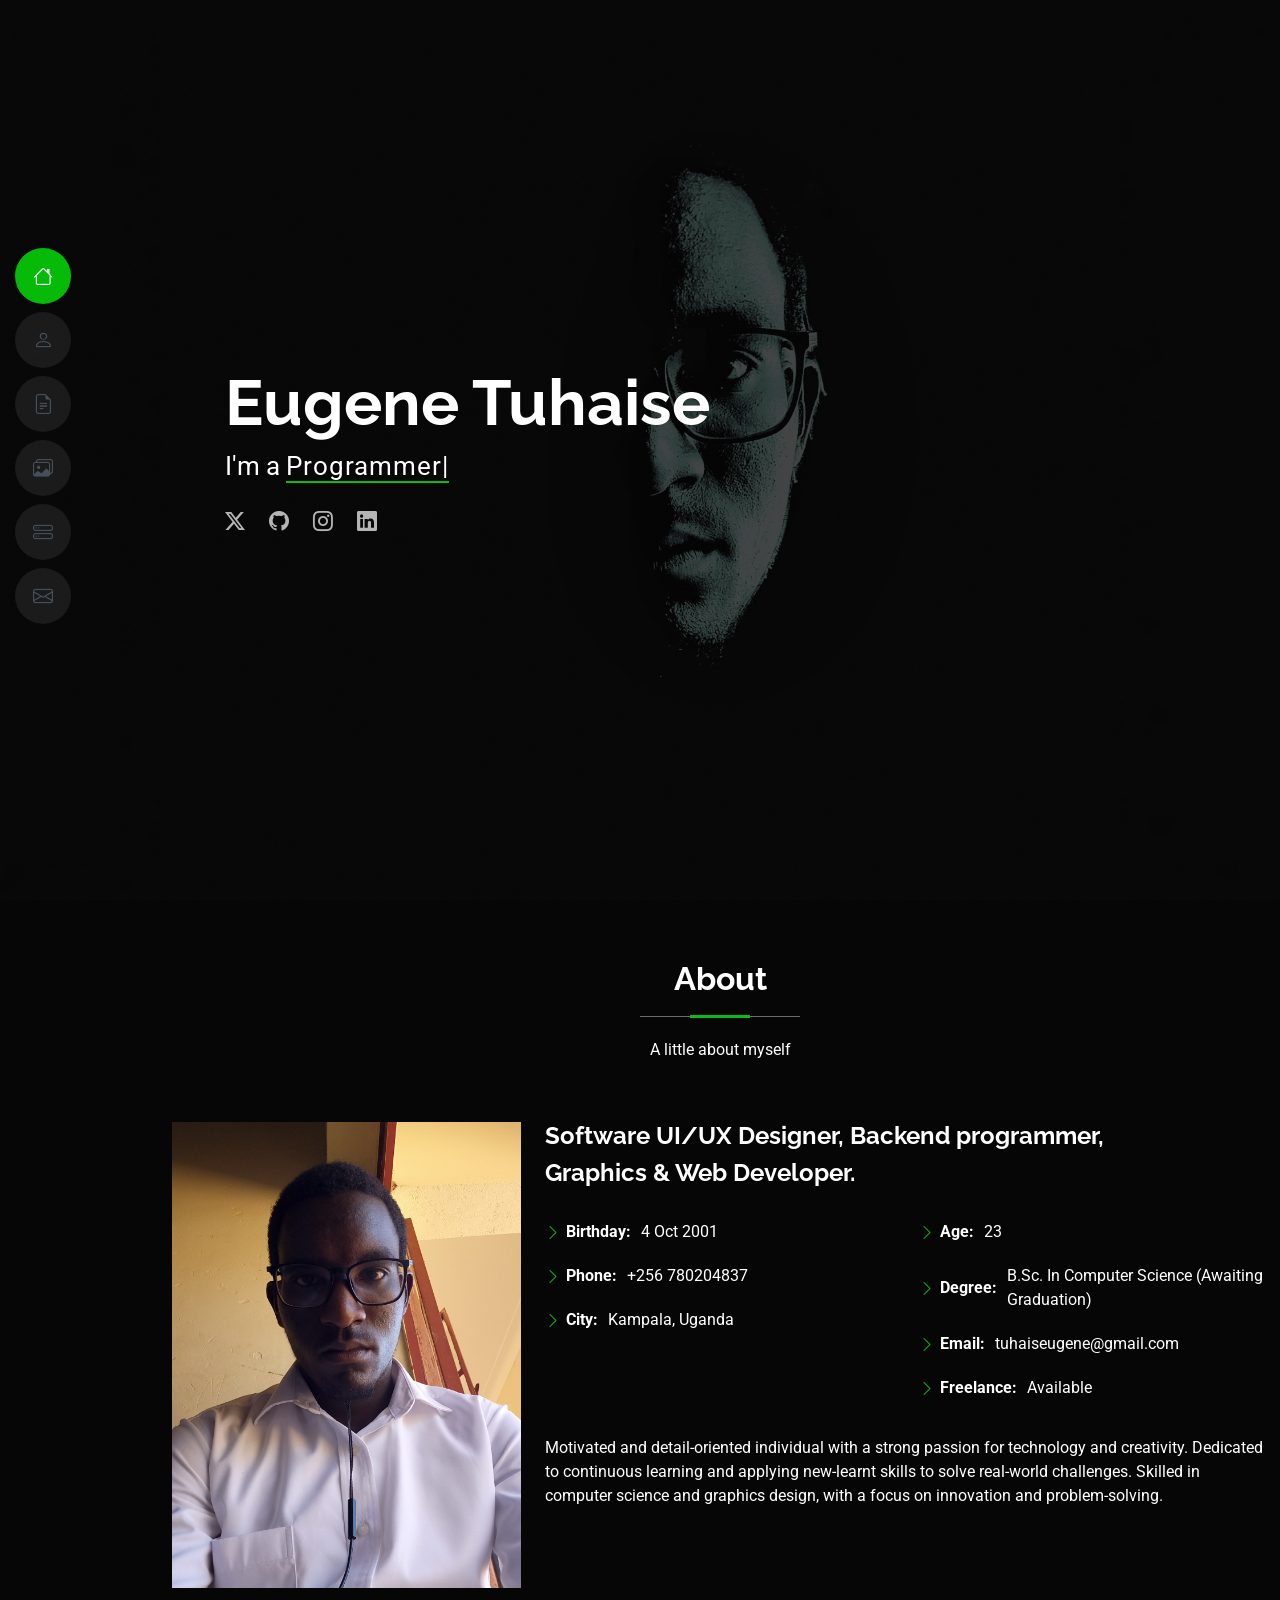
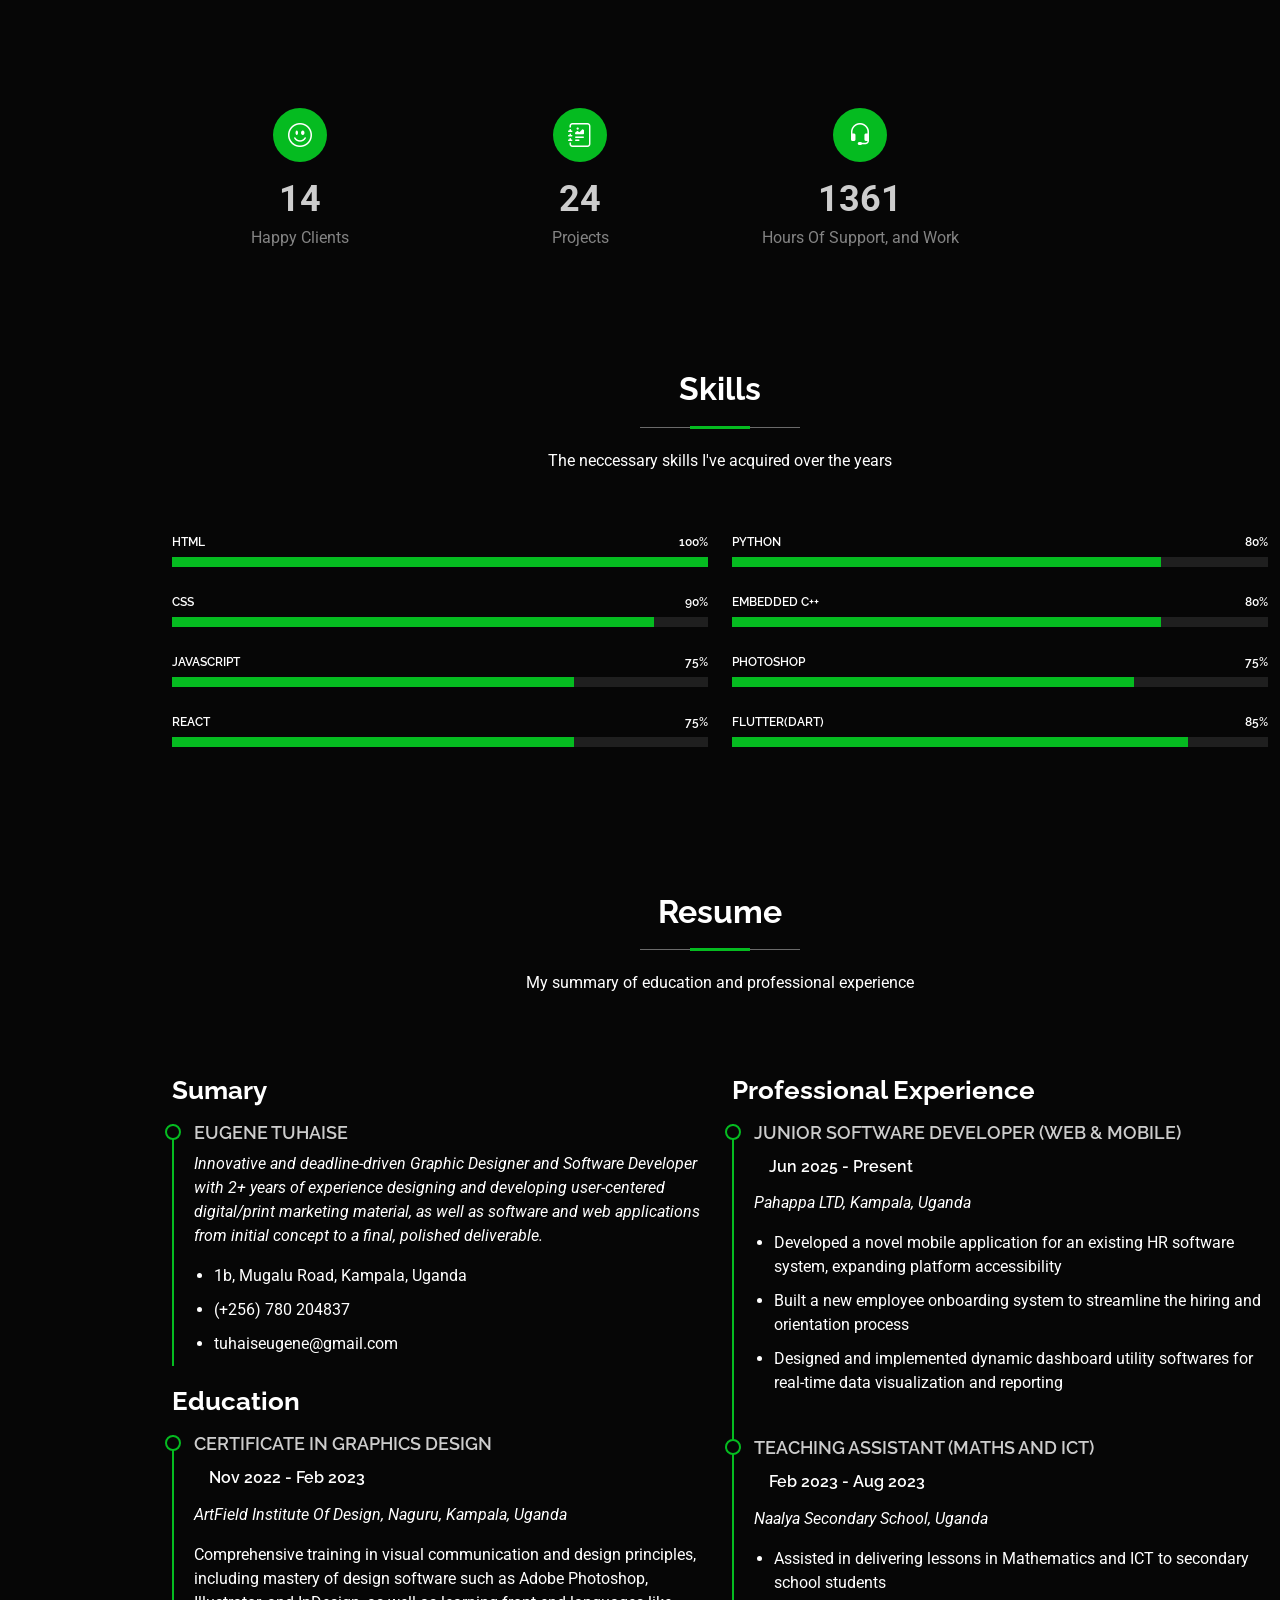
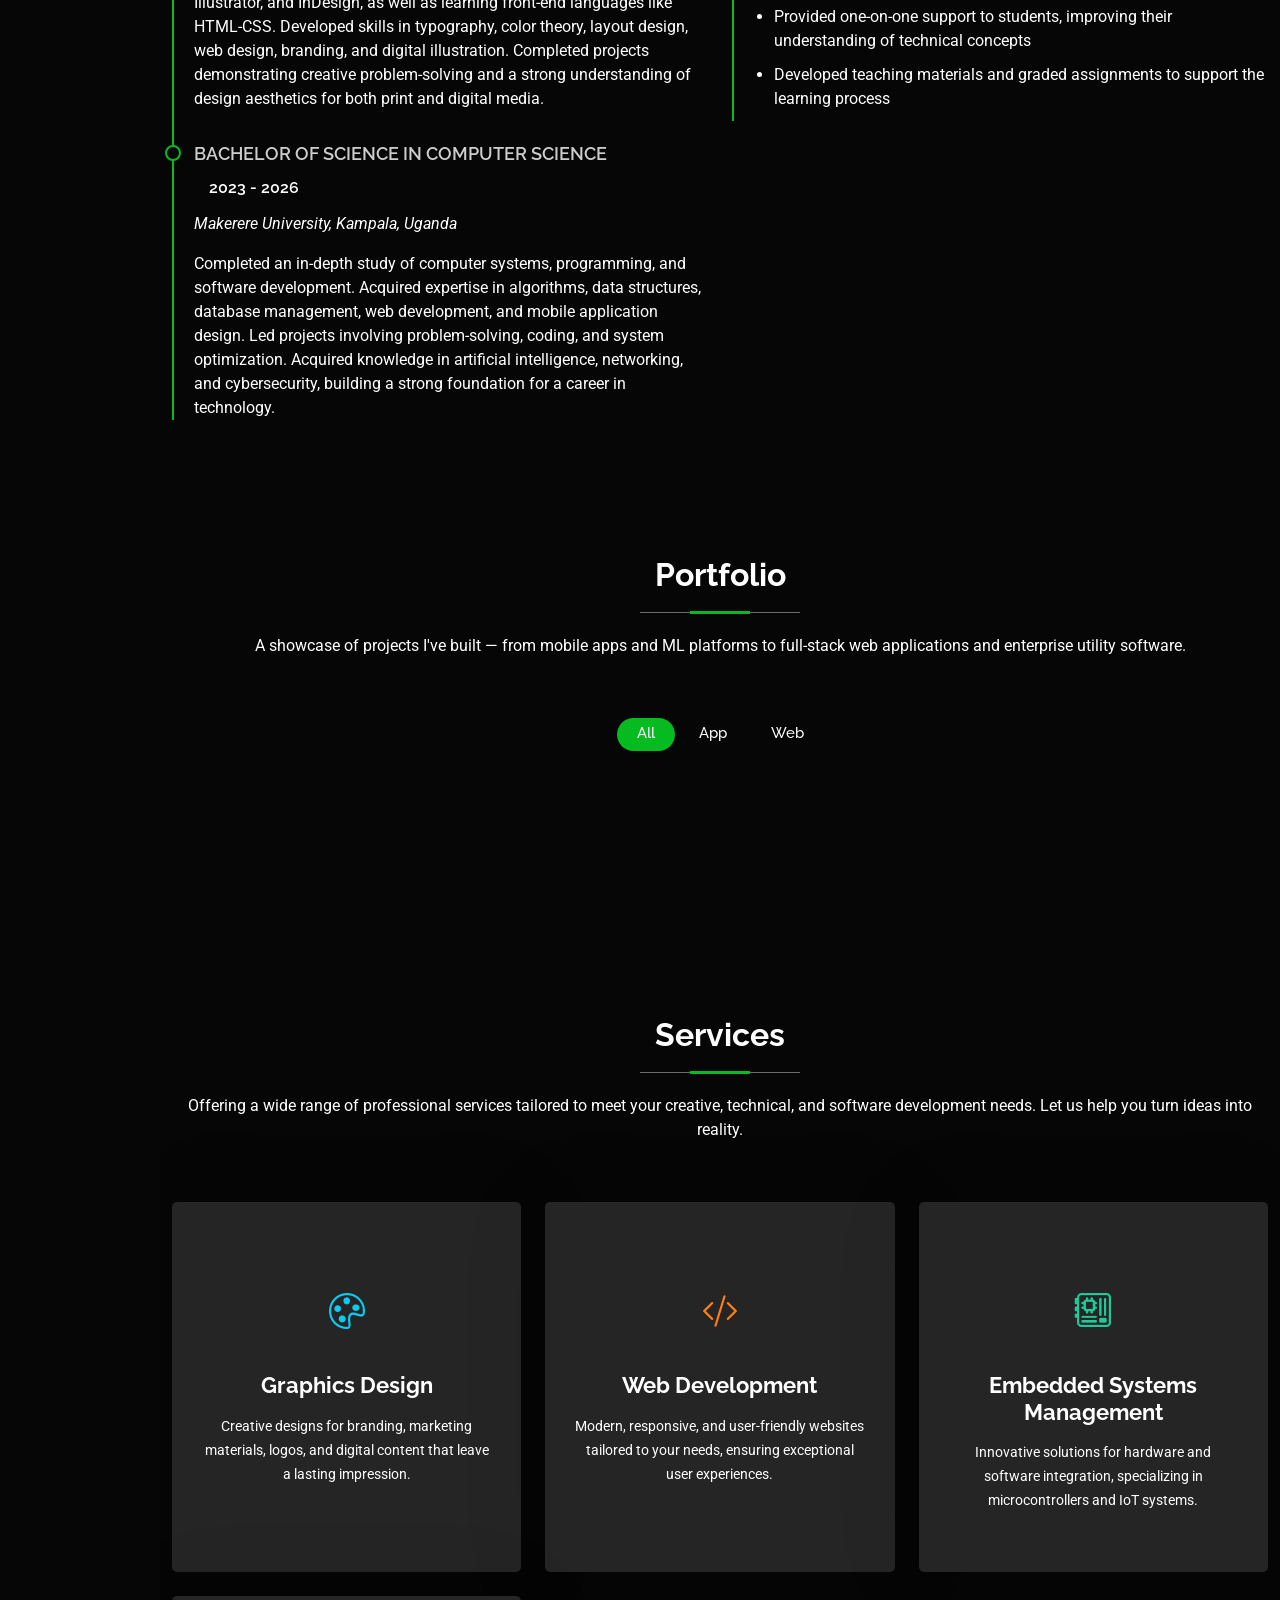
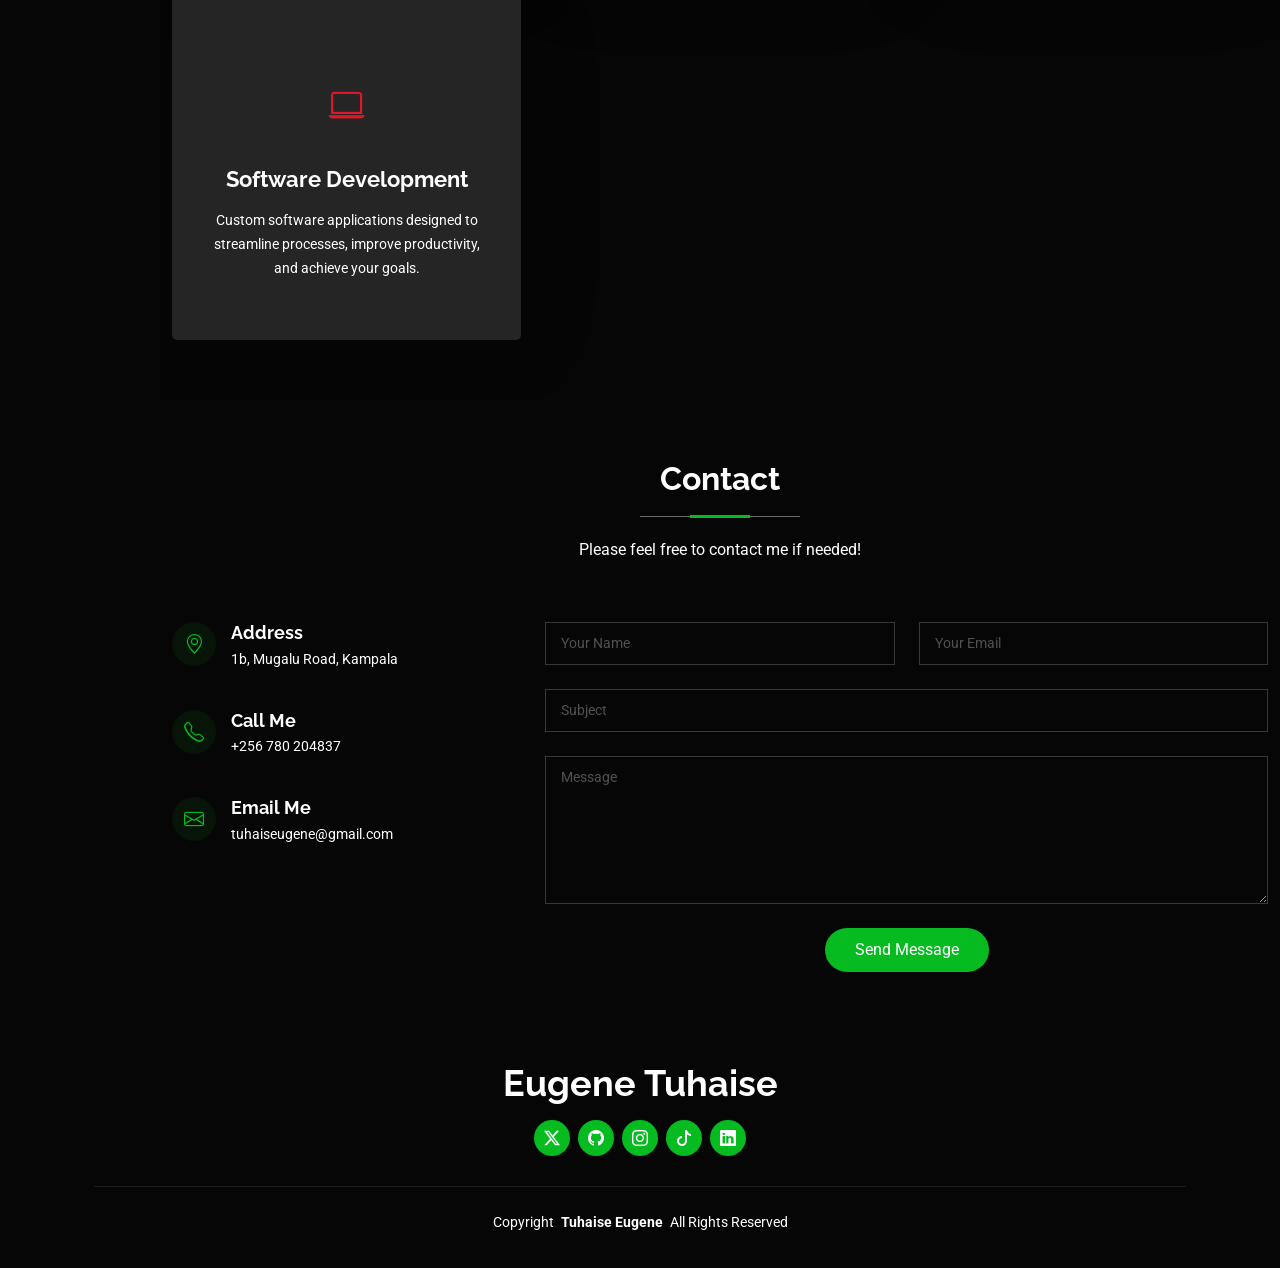
==== commit 3fc57daf: "Move portfolio files to repo root for GitHub Pages - Restructure: move all files from MyResume_pFoli" ====
--- a/index.html
+++ b/index.html
@@ -1,1099 +1,672 @@
-<!doctype html>
-<html>
+<!DOCTYPE html>
+<html lang="en">
 
 <head>
-  <title>MyMusaawo App</title>
-  <meta charset="utf-8" name="viewport" content="width=device-width, initial-scale=1">
-  <link href="https://use.fontawesome.com/releases/v5.2.0/css/all.css" media="screen" rel="stylesheet" type="text/css" />
-  <link href="css/frame.css" media="screen" rel="stylesheet" type="text/css" />
-  <link href="css/controls.css" media="screen" rel="stylesheet" type="text/css" />
-  <link href="css/custom.css" media="screen" rel="stylesheet" type="text/css" />
-  <link href='https://fonts.googleapis.com/css?family=Open+Sans:400,700' rel='stylesheet' type='text/css'>
-  <link href='https://fonts.googleapis.com/css?family=Open+Sans+Condensed:300,700' rel='stylesheet' type='text/css'>
-  <link href="https://fonts.googleapis.com/css?family=Source+Sans+Pro:400,700" rel="stylesheet">
-  <script src="https://ajax.googleapis.com/ajax/libs/jquery/3.3.1/jquery.min.js"></script>
-  <script src="js/menu.js"></script>
-  <script src="js/footer.js"></script>
-  <style>
-    .menu-index {
-      color: rgb(255, 255, 255) !important;
-      opacity: 1 !important;
-      font-weight: 700 !important;
-    }
-  </style>
+  <meta charset="utf-8">
+  <meta content="width=device-width, initial-scale=1.0" name="viewport">
+  <title>Tuhaise Eugene | Software Developer & Portfolio</title>
+  <meta content="Portfolio of Eugene Tuhaise — Software Developer, Web & Mobile App Developer, and CS graduate from Makerere University." name="description">
+  <meta content="Eugene Tuhaise, Software Developer, Portfolio, Web Developer, Mobile Developer, Django, Next.js, Flutter, Python, React" name="keywords">
+
+  <!-- Favicons -->
+  <link href="assets/img/favicon.png" rel="icon">
+  <link href="assets/img/apple-touch-icon.png" rel="apple-touch-icon">
+
+  <!-- Fonts -->
+  <link href="https://fonts.googleapis.com" rel="preconnect">
+  <link href="https://fonts.gstatic.com" rel="preconnect" crossorigin>
+  <link href="https://fonts.googleapis.com/css2?family=Roboto:ital,wght@0,100;0,300;0,400;0,500;0,700;0,900;1,100;1,300;1,400;1,500;1,700;1,900&family=Poppins:ital,wght@0,100;0,200;0,300;0,400;0,500;0,600;0,700;0,800;0,900;1,100;1,200;1,300;1,400;1,500;1,600;1,700;1,800;1,900&family=Raleway:ital,wght@0,100;0,200;0,300;0,400;0,500;0,600;0,700;0,800;0,900;1,100;1,200;1,300;1,400;1,500;1,600;1,700;1,800;1,900&display=swap" rel="stylesheet">
+
+  <!-- Vendor CSS Files -->
+  <link href="assets/vendor/bootstrap/css/bootstrap.min.css" rel="stylesheet">
+  <link href="assets/vendor/bootstrap-icons/bootstrap-icons.css" rel="stylesheet">
+  <link href="assets/vendor/aos/aos.css" rel="stylesheet">
+  <link href="assets/vendor/glightbox/css/glightbox.min.css" rel="stylesheet">
+  <link href="assets/vendor/swiper/swiper-bundle.min.css" rel="stylesheet">
+
+  <!-- Main CSS File -->
+  <link href="assets/css/main.css" rel="stylesheet">
+
+  <!-- =======================================================
+  * Template Name: MyResume
+  * Template URL: https://bootstrapmade.com/free-html-bootstrap-template-my-resume/
+  * Updated: Jun 29 2024 with Bootstrap v5.3.3
+  * Author: BootstrapMade.com
+  * License: https://bootstrapmade.com/license/
+  ======================================================== -->
 </head>
 
-<body>
-  <div class="menu-container"></div>
-  <div class="content-container">
-    <!-------------------------------------------------------------------------------------------->
-    <!--Start Header-->
-    <div class="banner" style="background: url('img/dummy-background.jpeg') no-repeat center; background-size: cover; height: 300px;"></div>
-    <div class="banner">
-      <div class="banner-table flex-column">
-        <div class="flex-row">
-          <div class="flex-item flex-column">
-            <h2 class="add-top-margin-small">This is the header area</h2>
-            <p class="text">
-              Phasellus viverra nulla ut metus varius laoreet. Quisque rutrum. Aenean imperdiet. Etiam ultricies nisi vel
-              augue. Curabitur ullamcorper ultricies nisi. Nam eget dui. Etiam rhoncus. Maecenas tempus, tellus eget
-              condimentum rhoncus, <a href="javascript:void(0)">sem quam semper libero</a>, sit amet adipiscing sem neque sed ipsum. Nam quam nunc, blandit
-              vel, luctus pulvinar, hendrerit id, lorem.
+<body class="index-page dark-background">
+
+  <header id="header" class="header d-flex flex-column justify-content-center dark-background">
+
+    <i class="header-toggle d-xl-none bi bi-list"></i>
+
+    <nav id="navmenu" class="navmenu dark-background">
+      <ul>
+        <li><a href="#hero" class="active"><i class="bi bi-house navicon"></i><span>Home</span></a></li>
+        <li><a href="#about"><i class="bi bi-person navicon"></i><span>About</span></a></li>
+        <li><a href="#resume"><i class="bi bi-file-earmark-text navicon"></i><span>Resume</span></a></li>
+        <li><a href="#portfolio"><i class="bi bi-images navicon"></i><span>Portfolio</span></a></li>
+        <li><a href="#services"><i class="bi bi-hdd-stack navicon"></i><span>Services</span></a></li>
+        <li><a href="#contact"><i class="bi bi-envelope navicon"></i><span>Contact</span></a></li>
+      </ul>
+    </nav>
+
+  </header>
+
+  <main class="main">
+
+    <!-- Hero Section -->
+    <section id="hero" class="hero section ">
+
+      <img src="assets/img/bckgnd.jpg" alt="">
+
+      <div class="container" data-aos="zoom-out">
+        <div class="row justify-content-center">
+          <div class="col-lg-9">
+            <h2>Eugene Tuhaise</h2>
+            <p>I'm a <span class="typed" data-typed-items="Programmer, Software Developer, Freelancer, Graphic Designer">Designer</span><span class="typed-cursor typed-cursor--blink" aria-hidden="true"></span></p>
+            <div class="social-links">
+              <a href="https://x.com/GeneHaise256?t=Tqi2FI2I70FJT9ymhCr3Fw&s=09"><i class="bi bi-twitter-x"></i></a>
+              <a href="https://github.com/genericodex"><i class="bi bi-github"></i></a>
+              <a href="https://www.instagram.com/gene.graphics/profilecard/?igsh=MWV3Ym8ybTFuc3o2dg=="><i class="bi bi-instagram"></i></a>
+              <a href="https://www.linkedin.com/in/eugene-tuhaise-588249316?utm_source=share&utm_campaign=share_via&utm_content=profile&utm_medium=android_app"><i class="bi bi-linkedin"></i></a>
+            </div>
+          </div>
+        </div>
+      </div>
+
+    </section><!-- /Hero Section -->
+
+    <!-- About Section -->
+    <section id="about" class="about section dark-background">
+
+      <!-- Section Title -->
+      <div class="container section-title" data-aos="fade-up">
+        <h2>About</h2>
+        <p>A little about myself</p>
+      </div><!-- End Section Title -->
+
+      <div class="container" data-aos="fade-up" data-aos-delay="100">
+
+        <div class="row gy-4 justify-content-center">
+          <div class="col-lg-4">
+            <img src="assets/img/prof_img.jpg" class="img-fluid" alt="">
+          </div>
+          <div class="col-lg-8 content">
+            <h2>Software UI/UX Designer, Backend programmer,</h2>
+            <h2>Graphics &amp; Web Developer.</h2><br>
+            <div class="row">
+              <div class="col-lg-6">
+                <ul>
+                  <li><i class="bi bi-chevron-right"></i> <strong>Birthday:</strong> <span>4 Oct 2001</span></li>
+                  <!-- <li><i class="bi bi-chevron-right"></i> <strong>Website:</strong> <span>www.example.com</span></li> -->
+                  <li><i class="bi bi-chevron-right"></i> <strong>Phone:</strong> <span>+256 780204837</span></li>
+                  <li><i class="bi bi-chevron-right"></i> <strong>City:</strong> <span>Kampala, Uganda</span></li>
+                </ul>
+              </div>
+              <div class="col-lg-6">
+                <ul>
+                  <li><i class="bi bi-chevron-right"></i> <strong>Age:</strong> <span>23</span></li>
+                  <li><i class="bi bi-chevron-right"></i> <strong>Degree:</strong>B.Sc. In Computer Science (Awaiting Graduation)</li>
+                  <li><i class="bi bi-chevron-right"></i> <strong>Email:</strong> <span>tuhaiseugene@gmail.com</span></li>
+                  <li><i class="bi bi-chevron-right"></i> <strong>Freelance:</strong> <span>Available</span></li>
+                </ul>
+              </div>
+            </div>
+            <p class="py-3">
+              Motivated and detail-oriented individual with a strong passion for 
+              technology and creativity. Dedicated to continuous learning and 
+              applying new-learnt skills to solve real-world challenges. Skilled in computer science 
+              and graphics design, with a focus on innovation and problem-solving.
             </p>
           </div>
         </div>
-      </div>
+
+      </div>
+
+    </section><!-- /About Section -->
+
+    <!-- Stats Section -->
+    <section id="stats" class="stats section dark-background">
+
+      <div class="container" data-aos="fade-up" data-aos-delay="100">
+
+        <div class="row gy-4">
+
+          <div class="col-lg-3 col-md-6 d-flex flex-column align-items-center">
+            <i class="bi bi-emoji-smile"></i>
+            <div class="stats-item">
+              <span data-purecounter-start="0" data-purecounter-end="15" data-purecounter-duration="1" class="purecounter"></span>
+              <p>Happy Clients</p>
+            </div>
+          </div><!-- End Stats Item -->
+
+          <div class="col-lg-3 col-md-6 d-flex flex-column align-items-center">
+            <i class="bi bi-journal-richtext"></i>
+            <div class="stats-item">
+              <span data-purecounter-start="0" data-purecounter-end="25" data-purecounter-duration="1" class="purecounter"></span>
+              <p>Projects</p>
+            </div>
+          </div><!-- End Stats Item -->
+
+          <div class="col-lg-3 col-md-6 d-flex flex-column align-items-center">
+            <i class="bi bi-headset"></i>
+            <div class="stats-item">
+              <span data-purecounter-start="0" data-purecounter-end="1463" data-purecounter-duration="1" class="purecounter"></span>
+              <p>Hours Of Support, and Work</p>
+            </div>
+          </div><!-- End Stats Item -->
+
+          <!-- <div class="col-lg-3 col-md-6 d-flex flex-column align-items-center">
+            <i class="bi bi-people"></i>
+            <div class="stats-item">
+              <span data-purecounter-start="0" data-purecounter-end="15" data-purecounter-duration="1" class="purecounter"></span>
+              <p>Hard Workers</p>
+            </div>
+          </div>End Stats Item -->
+
+        </div>
+
+      </div>
+
+    </section><!-- /Stats Section -->
+
+    <!-- Skills Section -->
+    <section id="skills" class="skills section dark-background">
+
+      <!-- Section Title -->
+      <div class="container section-title" data-aos="fade-up">
+        <h2>Skills</h2>
+        <p>The neccessary skills I've acquired over the years</p>
+      </div><!-- End Section Title -->
+
+      <div class="container" data-aos="fade-up" data-aos-delay="100">
+
+        <div class="row skills-content skills-animation">
+
+          <div class="col-lg-6">
+
+            <div class="progress">
+              <span class="skill"><span>HTML</span> <i class="val">100%</i></span>
+              <div class="progress-bar-wrap">
+                <div class="progress-bar" role="progressbar" aria-valuenow="100" aria-valuemin="0" aria-valuemax="100"></div>
+              </div>
+            </div><!-- End Skills Item -->
+
+            <div class="progress">
+              <span class="skill"><span>CSS</span> <i class="val">90%</i></span>
+              <div class="progress-bar-wrap">
+                <div class="progress-bar" role="progressbar" aria-valuenow="90" aria-valuemin="0" aria-valuemax="100"></div>
+              </div>
+            </div><!-- End Skills Item -->
+
+            <div class="progress">
+              <span class="skill"><span>JavaScript</span> <i class="val">75%</i></span>
+              <div class="progress-bar-wrap">
+                <div class="progress-bar" role="progressbar" aria-valuenow="75" aria-valuemin="0" aria-valuemax="100"></div>
+              </div>
+            </div><!-- End Skills Item -->
+            <div class="progress">
+              <span class="skill"><span>React</span> <i class="val">75%</i></span>
+              <div class="progress-bar-wrap">
+                <div class="progress-bar" role="progressbar" aria-valuenow="75" aria-valuemin="0" aria-valuemax="100"></div>
+              </div>
+            </div><!-- End Skills Item -->
+
+          </div>
+
+          <div class="col-lg-6">
+
+            <div class="progress">
+              <span class="skill"><span>Python</span> <i class="val">80%</i></span>
+              <div class="progress-bar-wrap">
+                <div class="progress-bar" role="progressbar" aria-valuenow="80" aria-valuemin="0" aria-valuemax="100"></div>
+              </div>
+            </div><!-- End Skills Item -->
+
+            <div class="progress">
+              <span class="skill"><span>Embedded C++</span> <i class="val">80%</i></span>
+              <div class="progress-bar-wrap">
+                <div class="progress-bar" role="progressbar" aria-valuenow="80" aria-valuemin="0" aria-valuemax="100"></div>
+              </div>
+            </div><!-- End Skills Item -->
+
+            <div class="progress">
+              <span class="skill"><span>Photoshop</span> <i class="val">75%</i></span>
+              <div class="progress-bar-wrap">
+                <div class="progress-bar" role="progressbar" aria-valuenow="75" aria-valuemin="0" aria-valuemax="100"></div>
+              </div>
+            </div><!-- End Skills Item -->
+            <div class="progress">
+              <span class="skill"><span>Flutter(Dart)</span> <i class="val">85%</i></span>
+              <div class="progress-bar-wrap">
+                <div class="progress-bar" role="progressbar" aria-valuenow="85" aria-valuemin="0" aria-valuemax="100"></div>
+              </div>
+            </div><!-- End Skills Item -->
+
+          </div>
+
+        </div>
+
+      </div>
+
+    </section><!-- /Skills Section -->
+
+    <!-- Resume Section -->
+    <section id="resume" class="resume section dark-background">
+
+      <!-- Section Title -->
+      <div class="container section-title" data-aos="fade-up">
+        <h2>Resume</h2>
+        <p>My summary of education and professional experience</p>
+      </div><!-- End Section Title -->
+
+      <div class="container">
+
+        <div class="row">
+
+          <div class="col-lg-6" data-aos="fade-up" data-aos-delay="100">
+            <h3 class="resume-title">Sumary</h3>
+
+            <div class="resume-item pb-0">
+              <h4>Eugene Tuhaise</h4>
+              <p><em>Innovative and deadline-driven Graphic Designer and Software Developer 
+                with 2+ years of experience designing and developing user-centered 
+                digital/print marketing material, as well as software and web applications
+                 from initial concept to a final, polished deliverable.</em></p>
+              <ul>
+                <li>1b, Mugalu Road, Kampala, Uganda</li>
+                <li>(+256) 780 204837</li>
+                <li>tuhaiseugene@gmail.com</li>
+              </ul>
+            </div><!-- Edn Resume Item -->
+
+            <h3 class="resume-title">Education</h3>
+            <div class="resume-item">
+              <h4>Certificate In Graphics Design</h4>
+              <h5>Nov 2022 - Feb 2023</h5>
+              <p><em>ArtField Institute Of Design, Naguru, Kampala, Uganda</em></p>
+              <p>Comprehensive training in visual communication and design principles,
+                 including mastery of design software such as Adobe Photoshop, Illustrator, 
+                 and InDesign, as well as learning front-end languages like HTML-CSS. Developed skills in typography, color theory, layout design, web design, 
+                 branding, and digital illustration. Completed projects demonstrating creative 
+                 problem-solving and a strong understanding of design aesthetics for both print 
+                 and digital media.</p>
+            </div><!-- Edn Resume Item -->
+
+            <div class="resume-item">
+              <h4>Bachelor of Science In Computer Science</h4>
+              <h5>2023 - 2026</h5>
+              <p><em>Makerere University, Kampala, Uganda</em></p>
+              <p>Completed an in-depth study of computer systems, programming, and software 
+                development. Acquired expertise in algorithms, data structures, 
+                database management, web development, and 
+                mobile application design. Led projects involving problem-solving, 
+                coding, and system optimization. 
+                Acquired knowledge in artificial intelligence, 
+                networking, and cybersecurity, building a strong foundation for a career 
+                in technology.</p>
+            </div><!-- Edn Resume Item -->
+
+          </div>
+
+          <div class="col-lg-6" data-aos="fade-up" data-aos-delay="200">
+            <h3 class="resume-title">Professional Experience</h3>
+            <div class="resume-item">
+              <h4>Junior Software Developer (Web & Mobile)</h4>
+              <h5>Jun 2025 - Present</h5>
+              <p><em>Pahappa LTD, Kampala, Uganda</em></p>
+              <ul>
+                <li>Developed a novel mobile application for an existing HR software system, expanding platform accessibility</li>
+                <li>Built a new employee onboarding system to streamline the hiring and orientation process</li>
+                <li>Designed and implemented dynamic dashboard utility softwares for real-time data visualization and reporting</li>
+              </ul>
+            </div><!-- Edn Resume Item -->
+
+            <div class="resume-item">
+              <h4>Teaching Assistant (Maths and ICT)</h4>
+              <h5>Feb 2023 - Aug 2023</h5>
+              <p><em>Naalya Secondary School, Uganda</em></p>
+              <ul>
+                <li>Assisted in delivering lessons in Mathematics and ICT to secondary school students</li>
+                <li>Provided one-on-one support to students, improving their understanding of technical concepts</li>
+                <li>Developed teaching materials and graded assignments to support the learning process</li>
+              </ul>
+            </div><!-- Edn Resume Item -->
+
+          </div>
+
+        </div>
+
+      </div>
+
+    </section><!-- /Resume Section -->
+
+    <!-- Portfolio Section -->
+    <section id="portfolio" class="portfolio section dark-background">
+
+      <!-- Section Title -->
+      <div class="container section-title" data-aos="fade-up">
+        <h2>Portfolio</h2>
+        <p>A showcase of projects I've built — from mobile apps and ML platforms to full-stack web applications and enterprise utility software.</p>
+      </div><!-- End Section Title -->
+
+      <div class="container">
+
+        <div class="isotope-layout" data-default-filter="*" data-layout="masonry" data-sort="original-order">
+
+          <ul class="portfolio-filters isotope-filters" data-aos="fade-up" data-aos-delay="100">
+            <li data-filter="*" class="filter-active">All</li>
+            <li data-filter=".filter-app">App</li>
+            <li data-filter=".filter-branding">Web</li>
+          </ul><!-- End Portfolio Filters -->
+
+          <div class="row gy-4 isotope-container" data-aos="fade-up" data-aos-delay="200">
+
+            <div class="col-lg-4 col-md-6 portfolio-item isotope-item filter-app">
+              <img src="https://placehold.co/600x400/1a1a2e/e94560?text=UNIT-MAK+Mobile" class="img-fluid" alt="">
+              <div class="portfolio-info">
+                <h4>UNIT-MAK Mobile</h4>
+                <p>Flutter mobile app for student complaint tracking</p>
+                <a href="https://placehold.co/1200x800/1a1a2e/e94560?text=UNIT-MAK+Mobile" title="UNIT-MAK Mobile" data-gallery="portfolio-gallery-app" class="glightbox preview-link"><i class="bi bi-zoom-in"></i></a>
+                <a href="portfolio-details.html?project=unitrack-mobile" title="More Details" class="details-link"><i class="bi bi-link-45deg"></i></a>
+              </div>
+            </div><!-- End Portfolio Item -->
+
+            <div class="col-lg-4 col-md-6 portfolio-item isotope-item filter-branding">
+              <img src="https://placehold.co/600x400/16213e/0f3460?text=UNIT-MAK+Web" class="img-fluid" alt="">
+              <div class="portfolio-info">
+                <h4>UNIT-MAK Web</h4>
+                <p>AI-powered student complaint management system</p>
+                <a href="https://placehold.co/1200x800/16213e/0f3460?text=UNIT-MAK+Web" title="UNIT-MAK Web" data-gallery="portfolio-gallery-branding" class="glightbox preview-link"><i class="bi bi-zoom-in"></i></a>
+                <a href="portfolio-details.html?project=unitrack-web" title="More Details" class="details-link"><i class="bi bi-link-45deg"></i></a>
+              </div>
+            </div><!-- End Portfolio Item -->
+
+            <div class="col-lg-4 col-md-6 portfolio-item isotope-item filter-app">
+              <img src="https://placehold.co/600x400/1a1a2e/e94560?text=ML+Math+Solver" class="img-fluid" alt="">
+              <div class="portfolio-info">
+                <h4>ML Math Solver 2025</h4>
+                <p>ML-powered math problem-solving platform</p>
+                <a href="https://placehold.co/1200x800/1a1a2e/e94560?text=ML+Math+Solver" title="ML Math Solver 2025" data-gallery="portfolio-gallery-app" class="glightbox preview-link"><i class="bi bi-zoom-in"></i></a>
+                <a href="portfolio-details.html?project=mlproject2025" title="More Details" class="details-link"><i class="bi bi-link-45deg"></i></a>
+              </div>
+            </div><!-- End Portfolio Item -->
+
+            <div class="col-lg-4 col-md-6 portfolio-item isotope-item filter-branding">
+              <img src="https://placehold.co/600x400/16213e/0f3460?text=AdMit+Admissions" class="img-fluid" alt="">
+              <div class="portfolio-info">
+                <h4>AdMit Admissions</h4>
+                <p>School admissions management platform</p>
+                <a href="https://placehold.co/1200x800/16213e/0f3460?text=AdMit+Admissions" title="AdMit Admissions" data-gallery="portfolio-gallery-branding" class="glightbox preview-link"><i class="bi bi-zoom-in"></i></a>
+                <a href="portfolio-details.html?project=admit" title="More Details" class="details-link"><i class="bi bi-link-45deg"></i></a>
+              </div>
+            </div><!-- End Portfolio Item -->
+
+            <div class="col-lg-4 col-md-6 portfolio-item isotope-item filter-app">
+              <img src="https://placehold.co/600x400/1a1a2e/e94560?text=MTS+Voting" class="img-fluid" alt="">
+              <div class="portfolio-info">
+                <h4>MTS Voting System</h4>
+                <p>Secure online voting with OTP verification</p>
+                <a href="https://placehold.co/1200x800/1a1a2e/e94560?text=MTS+Voting" title="MTS Voting System" data-gallery="portfolio-gallery-app" class="glightbox preview-link"><i class="bi bi-zoom-in"></i></a>
+                <a href="portfolio-details.html?project=mts-voting" title="More Details" class="details-link"><i class="bi bi-link-45deg"></i></a>
+              </div>
+            </div><!-- End Portfolio Item -->
+
+            <div class="col-lg-4 col-md-6 portfolio-item isotope-item filter-branding">
+              <img src="https://placehold.co/600x400/16213e/0f3460?text=JobBoard" class="img-fluid" alt="">
+              <div class="portfolio-info">
+                <h4>JobBoard</h4>
+                <p>Job board connecting employers and job seekers</p>
+                <a href="https://placehold.co/1200x800/16213e/0f3460?text=JobBoard" title="JobBoard" data-gallery="portfolio-gallery-branding" class="glightbox preview-link"><i class="bi bi-zoom-in"></i></a>
+                <a href="portfolio-details.html?project=jobboard" title="More Details" class="details-link"><i class="bi bi-link-45deg"></i></a>
+              </div>
+            </div><!-- End Portfolio Item -->
+
+            <div class="col-lg-4 col-md-6 portfolio-item isotope-item filter-app">
+              <img src="https://placehold.co/600x400/1a1a2e/e94560?text=Pahappa+HR+Mobile" class="img-fluid" alt="">
+              <div class="portfolio-info">
+                <h4>Pahappa HR Mobile</h4>
+                <p>Novel mobile app for HR management (confidential)</p>
+                <a href="https://placehold.co/1200x800/1a1a2e/e94560?text=Pahappa+HR+Mobile" title="Pahappa HR Mobile" data-gallery="portfolio-gallery-app" class="glightbox preview-link"><i class="bi bi-zoom-in"></i></a>
+                <a href="portfolio-details.html?project=pahappa-hr" title="More Details" class="details-link"><i class="bi bi-link-45deg"></i></a>
+              </div>
+            </div><!-- End Portfolio Item -->
+
+            <div class="col-lg-4 col-md-6 portfolio-item isotope-item filter-branding">
+              <img src="https://placehold.co/600x400/16213e/0f3460?text=Pahappa+Onboarding" class="img-fluid" alt="">
+              <div class="portfolio-info">
+                <h4>Pahappa Onboarding</h4>
+                <p>Employee onboarding utility system (confidential)</p>
+                <a href="https://placehold.co/1200x800/16213e/0f3460?text=Pahappa+Onboarding" title="Pahappa Onboarding" data-gallery="portfolio-gallery-branding" class="glightbox preview-link"><i class="bi bi-zoom-in"></i></a>
+                <a href="portfolio-details.html?project=pahappa-onboarding" title="More Details" class="details-link"><i class="bi bi-link-45deg"></i></a>
+              </div>
+            </div><!-- End Portfolio Item -->
+
+            <div class="col-lg-4 col-md-6 portfolio-item isotope-item filter-branding">
+              <img src="https://placehold.co/600x400/16213e/0f3460?text=Pahappa+Dashboard" class="img-fluid" alt="">
+              <div class="portfolio-info">
+                <h4>Pahappa Dashboard</h4>
+                <p>Dynamic analytics dashboard utility (confidential)</p>
+                <a href="https://placehold.co/1200x800/16213e/0f3460?text=Pahappa+Dashboard" title="Pahappa Dashboard" data-gallery="portfolio-gallery-branding" class="glightbox preview-link"><i class="bi bi-zoom-in"></i></a>
+                <a href="portfolio-details.html?project=pahappa-dashboard" title="More Details" class="details-link"><i class="bi bi-link-45deg"></i></a>
+              </div>
+            </div><!-- End Portfolio Item -->
+
+          </div><!-- End Portfolio Container -->
+
+        </div>
+
+      </div>
+
+    </section><!-- /Portfolio Section -->
+
+    <!-- Services Section -->
+    
+<section id="services" class="services section dark-background">
+
+  <!-- Section Title -->
+  <div class="container section-title" data-aos="fade-up">
+    <h2>Services</h2>
+    <p>Offering a wide range of professional services tailored to meet your creative, technical, and software development needs. Let us help you turn ideas into reality.</p>
+  </div><!-- End Section Title -->
+
+  <div class="container">
+
+    <div class="row gy-4">
+
+      <div class="col-lg-4 col-md-6" data-aos="fade-up" data-aos-delay="100">
+        <div class="service-item item-cyan 
+
+position-relative">
+          <div class="icon">
+            <i class="bi bi-palette"></i>
+          </div>
+          <a href="#" class="stretched-link">
+            <h3>Graphics Design</h3>
+          </a>
+          <p>Creative designs for branding, marketing materials, logos, and digital content that leave a lasting impression.</p>
+        </div>
+      </div><!-- End Service Item -->
+
+      <div class="col-lg-4 col-md-6" data-aos="fade-up" data-aos-delay="200">
+        <div class="service-item item-orange position-relative">
+          <div class="icon">
+            <i class="bi bi-code-slash"></i>
+          </div>
+
+          <a href="#" class="stretched-link">
+            <h3>Web Development</h3>
+          </a>
+          <p>Modern, responsive, and user-friendly websites tailored to your needs, ensuring exceptional user experiences.</p>
+        </div>
+      </div><!-- End Service Item -->
+
+      <div class="col-lg-4 col-md-6" data-aos="fade-up" data-aos-delay="300">
+        <div class="service-item item-teal position-relative">
+          <div class="icon">
+            <i class="bi bi-motherboard"></i>
+          </div>
+          <a href="#" class="stretched-link">
+            <h3>Embedded Systems Management</h3>
+          </a>
+
+          <p>Innovative solutions for hardware and software integration, specializing in microcontrollers and IoT systems.</p>
+        </div>
+      </div><!-- End Service Item -->
+
+      <div class="col-lg-4 col-md-6" data-aos="fade-up" data-aos-delay="400">
+        <div class="service-item item-red position-relative">
+          <div class="icon">
+            <i class="bi bi-laptop"></i>
+          </div>
+          <a href="#" class="stretched-link">
+            <h3>Software Development</h3>
+          </a>
+          <p>Custom software applications designed to streamline processes, improve productivity, and achieve your goals.</p>
+        </div>
+
+      </div><!-- End Service Item -->
+
     </div>
-    <!--End Header-->
-    <!-------------------------------------------------------------------------------------------->
-    <div class="content">
-      <div class="content-table flex-column">
-        <!-------------------------------------------------------------------------------------------->
-        <!--Start Intro-->
-        <div class="flex-row">
-          <div class="flex-item flex-column">
-            <img class="image" src="img/dummay-img.png">
-          </div>
-          <div class="flex-item flex-column">
-            <p class="text text-large">
-              <a target="_blank" href="javascript:void(0)">Author 1</a>, author1 (at) cs.cmu.edu<br>
-              <a target="_blank" href="javascript:void(0)">Author 2</a>, author2 (at) cs.cmu.edu<br>
-              <a target="_blank" href="javascript:void(0)">Author 3</a>, author3 (at) cs.cmu.edu<br>
-              <a target="_blank" href="javascript:void(0)">Laboratory</a><br>
-              <a target="_blank" href="javascript:void(0)">Institute</a><br>
-              <a target="_blank" href="javascript:void(0)">Organization</a><br>
-              <a target="_blank" href="javascript:void(0)">Street Address</a><br>
-              <a target="_blank" href="javascript:void(0)">City, State, Country</a>
-            </p>
-          </div>
-        </div>
-        <div class="flex-row">
-          <div class="flex-item flex-column">
-            <p class="text add-top-margin">
-              Phasellus viverra nulla ut metus varius laoreet. Quisque rutrum. Aenean imperdiet. Etiam ultricies nisi vel
-              augue. Curabitur ullamcorper ultricies nisi. Nam eget dui. Etiam rhoncus. Maecenas tempus, tellus eget
-              condimentum rhoncus, sem quam semper libero, sit amet adipiscing sem neque sed ipsum. Nam quam nunc, blandit
-              vel, luctus pulvinar, hendrerit id, lorem. Maecenas nec odio et ante tincidunt tempus. Donec vitae
-              sapien ut libero venenatis faucibus. Nullam quis ante.
-            </p>
-            <h3>Table of Content</h3>
-            <ul>
-              <li><a href="#text-only">Text Only</a></li>
-              <li><a href="#buttons-and-inputs">Buttons and Inputs</a></li>
-              <li><a href="#images-and-image-button">Images and Image Button</a></li>
-              <li><a href="#text-around-image">Text around Image</a></li>
-              <li><a href="#centered-image-and-table">Centered Image and Table</a></li>
-              <li><a href="#adaptive-image">Adaptive Image</a></li>
-              <li><a href="#text-with-images-and-videos">Text with Images and Videos</a></li>
-              <li><a href="#iframe">Iframe</a></li>
-              <li><a href="#list-of-projects">List of Projects</a></li>
-              <li><a href="#gallery">Gallery (responsive size)</a></li>
-              <li><a href="#masonry">Masonry (responsive size)</a></li>
-              <li><a href="#survey">Survey</a></li>
-            </ul>
-          </div>
-        </div>
-        <!--End Intro-->
-        <!-------------------------------------------------------------------------------------------->
-        <!--Start Text Only-->
-        <div class="flex-row">
-          <div class="flex-item flex-column">
-            <h2 id="text-only">Text Only</h2>
-            <hr>
-            <p class="text">
-              Li Europan lingues es membres del sam familie. Lor separat existentie es un myth. Por scientie, musica,
-              sport etc, litot Europa usa li sam vocabular. Li lingues differe solmen in li grammatica, li pronunciation e
-              li plu commun vocabules. Omnicos directe al desirabilite de un nov lingua franca: On refusa continuar payar
-              custosi traductores. At solmen va esser.
-            </p>
-            <p class="text">
-              Quis autem vel eum iure reprehenderit qui in ea voluptate velit esse quam nihil molestiae consequatur,
-              vel illum qui dolorem eum fugiat quo voluptas nulla pariatur? At vero eos et accusamus et iusto odio dignissimos
-              ducimus qui blanditiis praesentium voluptatum deleniti atque corrupti quos dolores et quas molestias
-              excepturi sint occaecati cupiditate non provident, similique sunt in culpa qui officia deserunt mollitia
-              animi, id est laborum et dolorum fuga.
-            </p>
-            <h3>Break Long URL</h3>
-            <p class="text">
-              <a class="break-long-url" target="_blank" href="https://www.google.com/maps/place/Carnegie+Mellon+University/@40.4430576,-79.9431263,17z/data=!4m5!3m4!1s0x8834f21f58679a9f:0x88716b461fc4daf4!8m2!3d40.4428753!4d-79.9430922">https://www.google.com/maps/place/Carnegie+Mellon+University/@40.4430576,-79.9431263,17z/data=!4m5!3m4!1s0x8834f21f58679a9f:0x88716b461fc4daf4!8m2!3d40.4428753!4d-79.9430922</a>
-            </p>
-            <h3>Nested List</h3>
-            <p class="text">
-              Phasellus viverra nulla ut metus varius laoreet. Quisque rutrum. Aenean imperdiet. Etiam ultricies nisi vel
-              augue. Curabitur ullamcorper ultricies nisi. Nam eget dui. Etiam rhoncus. Maecenas tempus, tellus eget
-              condimentum rhoncus, sem quam semper libero, <a target="_blank" href="javascript:void(0)">sit amet adipiscing sem neque</a> sed ipsum. Nam quam nunc, blandit
-              vel, luctus pulvinar, hendrerit id, lorem.
-            </p>
-            <ul>
-              <li>Lorem ipsum dolor sit amet, consectetuer adipiscing elit.</li>
-              <li>Aenean commodo ligula eget dolor.
-                <ul>
-                  <li>Donec pede justo, fringilla vel, aliquet nec, vulputate eget, arcu.</li>
-                  <li>In enim justo, rhoncus ut, imperdiet a, venenatis vitae, justo.
-                    <ul>
-                      <li>Li nov <a target="_blank" href="javascript:void(0)">lingua franca</a>.</li>
-                      <li>It va esser Occidental.</li>
-                      <li>Existent Europan lingues.</li>
-                    </ul>
-                  </li>
-                  <li>Nullam dictum felis eu pede mollis pretium.</li>
-                </ul>
-              </li>
-              <li>Donec quam felis, ultricies nec, pellentesque eu, pretium quis, sem. </li>
-            </ul>
-            <p class="text">
-              Ma quande lingues coalesce, li grammatica del resultant lingue es plu simplic e regulari quam ti del
-              coalescent lingues. Li nov lingua franca va esser plu simplic e regulari quam li existent Europan lingues.
-              It va esser tam simplic quam Occidental in fact, it va esser Occidental. A un Angleso it va semblar un
-              simplificat Angles, quam un skeptic Cambridge amico dit me.
-            </p>
-            <ol class="nested">
-              <li>Lorem ipsum dolor sit amet, consectetuer adipiscing elit.</li>
-              <li>Aenean commodo ligula eget dolor.
-                <ol class="nested">
-                  <li>Donec pede justo, fringilla vel, aliquet nec, vulputate eget, arcu.</li>
-                  <li>In enim justo, <a target="_blank" href="javascript:void(0)">rhoncus ut, imperdiet a</a>, venenatis vitae, justo.
-                    <ol class="nested">
-                      <li>Li nov lingua franca.</li>
-                      <li>It va esser Occidental.</li>
-                      <li>Existent Europan lingues.</li>
-                    </ol>
-                  </li>
-                  <li>Nullam dictum felis eu pede mollis pretium.</li>
-                </ol>
-              </li>
-              <li>Donec quam felis, ultricies nec, pellentesque eu, pretium quis, sem. </li>
-            </ol>
-            <h3>List with Customized Reverse Numbering</h3>
-            <ol class="publication C-list">
-              <li>
-                <p class="text-small-margin">
-                  Phasellus viverra nulla ut metus varius laoreet. Quisque rutrum. Aenean imperdiet. Etiam ultricies nisi vel
-                  augue. Curabitur ullamcorper ultricies nisi.
-                </p>
-              </li>
-              <li>
-                <p class="text-small-margin">
-                  Nam eget dui. Etiam rhoncus. Maecenas tempus, tellus eget
-                  condimentum rhoncus, sem quam semper libero, <a target="_blank" href="javascript:void(0)">sit amet adipiscing sem neque sed ipsum</a>. Nam quam nunc, blandit
-                  vel, luctus pulvinar, hendrerit id, lorem.
-                </p>
-              </li>
-              <li>
-                <p class="text-small-margin">
-                  Ma quande lingues coalesce, li grammatica del resultant lingue es plu simplic e regulari quam ti del
-                  coalescent lingues. Li nov lingua franca va esser plu simplic e regulari quam li existent Europan lingues.
-                </p>
-              </li>
-            </ol>
-            <h3>Math Equations</h3>
-            <p class="text">
-              Ma quande lingues coalesce, li grammatica del resultant lingue es plu simplic e regulari quam ti del
-              coalescent lingues. Li nov lingua franca va esser plu simplic e regulari quam li existent Europan lingues.
-            </p>
-            <img class="image center" src="https://latex.codecogs.com/svg.latex?C\cdot(3\sin\theta_1+3\sin\theta_2-\cos\theta_1-\cos\theta_2)" style="max-width: 300px;">
-            <p class="text">
-              Ma quande lingues coalesce, li grammatica del resultant lingue es plu simplic e regulari quam ti del
-              coalescent lingues. Li nov lingua franca va esser plu simplic e regulari quam li existent Europan lingues.
-            </p>
-          </div>
-        </div>
-        <!--End Text Only-->
-        <!-------------------------------------------------------------------------------------------->
-        <!--Start Text with Buttons-->
-        <div class="flex-row">
-          <div class="flex-item flex-column">
-            <h2 id="buttons-and-inputs">Buttons and Inputs</h2>
-            <hr>
-            <p class="text">
-              Li Europan lingues es membres del sam familie. Lor separat existentie es un myth. Por scientie, musica,
-              sport etc, litot Europa usa li sam vocabular. Li lingues differe solmen in li grammatica, li pronunciation e
-              li plu commun vocabules. Omnicos directe al desirabilite de un nov lingua franca: On refusa continuar payar
-              custosi traductores. At solmen va esser.
-            </p>
-            <div class="control-group">
-              <button class="custom-button">Default</button>
-              <button class="custom-button custom-button-primary">Primary</button>
-              <button class="custom-button custom-button-danger">Danger</button>
-              <button class="custom-button custom-button-info">Info</button>
-              <button class="custom-button" disabled>Disabled</button>
-              <a class="custom-button" target="_blank" href="https://github.com/yenchiah/project-website-template" target="_blank">Hyperlink</a>
-              <button class="custom-button custom-button-primary stretch-on-mobile">Stretch on Mobile</button>
-            </div>
-            <div class="control-group">
-              <button class="custom-button pulse-black">Pulse</button>
-              <button class="custom-button custom-button-primary pulse-primary">Pulse</button>
-              <button class="custom-button custom-button-danger pulse-danger">Pulse</button>
-              <button class="custom-button custom-button-info pulse-info">Pulse</button>
-            </div>
-            <div class="control-group">
-              <button class="custom-button-flat"><img src="img/home.png"></button>
-              <button class="custom-button-flat" disabled><img src="img/home.png"></button>
-              <button class="custom-button-flat small"><img src="img/home.png"></button>
-              <button class="custom-button-flat large"><img src="img/home.png"></button>
-            </div>
-            <div class="control-group">
-              <button class="custom-button-flat"><img src="img/calendar.png"></button>
-              <button class="custom-button-flat"><img src="img/play.png"></button>
-              <button class="custom-button-flat"><img src="img/pause.png"></button>
-              <button class="custom-button-flat"><img src="img/stop.png"></button>
-              <button class="custom-button-flat"><img src="img/terrain.png"></button>
-              <button class="custom-button-flat"><img src="img/close.png"></button>
-              <button class="custom-button-flat"><img src="img/collection.png"></button>
-              <button class="custom-button-flat"><img src="img/next.png"></button>
-              <button class="custom-button-flat"><img src="img/back.png"></button>
-              <button class="custom-button-flat"><img src="img/setting.png"></button>
-              <button class="custom-button-flat"><img src="img/book.png"></button>
-              <button class="custom-button-flat"><img src="img/user.png"></button>
-              <button class="custom-button-flat"><img src="img/share.png"></button>
-              <a class="custom-button-flat" href="https://github.com/yenchiah/project-website-template" target="_blank">
-                <img src="img/link.png">
-              </a>
-            </div>
-            <div class="control-group">
-              <button class="custom-button-flat"><img src="img/home.png"><span>Home</span></button>
-              <button class="custom-button-flat" disabled><img src="img/home.png"><span>Disabled</span></button>
-              <button class="custom-button-flat small"><img src="img/home.png"><span>Small</span></button>
-              <button class="custom-button-flat large"><img src="img/home.png"><span>Large</span></button>
-            </div>
-            <div class="control-group">
-              <button class="custom-button-flat"><img src="img/calendar.png"><span>Calendar</span></button>
-              <button class="custom-button-flat"><img src="img/play.png"><span>Play</span></button>
-              <button class="custom-button-flat"><img src="img/stop.png"><span>Stop</span></button>
-              <button class="custom-button-flat"><img src="img/terrain.png"><span>Terrain</span></button>
-              <button class="custom-button-flat"><img src="img/close.png"><span>Close</span></button>
-              <button class="custom-button-flat"><img src="img/collection.png"><span>Collection</span></button>
-              <button class="custom-button-flat"><img src="img/next.png"><span>Next</span></button>
-              <button class="custom-button-flat"><img src="img/back.png"><span>Back</span></button>
-              <button class="custom-button-flat"><img src="img/setting.png"><span>Setting</span></button>
-              <button class="custom-button-flat"><img src="img/book.png"><span>Tutorial</span></button>
-              <button class="custom-button-flat"><img src="img/user.png"><span>User</span></button>
-              <button class="custom-button-flat"><img src="img/share.png"><span>Share</span></button>
-              <a class="custom-button-flat" href="https://github.com/yenchiah/project-website-template" target="_blank">
-                <img src="img/link.png"><span>Hyperlink</span>
-              </a>
-              <button class="custom-button-flat stretch-on-mobile"><img src="img/play.png"><span>Stretch on Mobile</span></button>
-            </div>
-            <div class="control-group">
-              <button class="custom-button-flat pulse-black"><img src="img/home.png"><span>Pulse</span></button>
-              <button class="custom-button-flat pulse-primary"><img src="img/home.png"><span>Pulse</span></button>
-              <button class="custom-button-flat pulse-danger"><img src="img/home.png"><span>Pulse</span></button>
-              <button class="custom-button-flat pulse-info"><img src="img/home.png"><span>Pulse</span></button>
-            </div>
-            <p class="text">
-              Ma quande lingues coalesce, li grammatica del resultant lingue es plu simplic e regulari quam ti del
-              coalescent lingues. Li nov lingua franca va esser plu simplic e regulari quam li existent Europan lingues.
-              It va esser tam simplic quam Occidental in fact, it va esser Occidental. A un Angleso it va semblar un
-              simplificat Angles, quam un skeptic Cambridge amico dit me.
-            </p>
-          </div>
-        </div>
-        <div class="flex-row-space-between">
-          <div class="flex-item flex-column">
-            <p class="text badge-text">Large Badge Caption!</p>
-          </div>
-          <div class="flex-item flex-column">
-            <div class="control-group">
-              <a href="javascript:void(0)" target="_blank" class="custom-image-button">
-                <img src="img/app-store-badge.png" width="150">
-              </a>
-              <a href="javascript:void(0)" target="_blank" class="custom-image-button">
-                <img src="img/google-play-badge.png" width="150">
-              </a>
-            </div>
-          </div>
-        </div>
-        <div class="flex-row">
-          <div class="flex-item flex-column">
-            <p class="text">
-              Li Europan lingues es membres del sam familie. Lor separat existentie es un myth. Por scientie, musica,
-              sport etc, litot Europa usa li sam vocabular. Li lingues differe solmen in li grammatica, li pronunciation e
-              li plu commun vocabules. Omnicos directe al desirabilite de un nov lingua franca: On refusa continuar payar
-              custosi traductores. At solmen va esser.
-            </p>
-            <div class="control-group">
-              <input class="custom-textbox stretch-on-mobile" type="text" placeholder="e.g., 15213">
-              <textarea class="custom-textbox stretch-on-mobile" placeholder="e.g., 15213"></textarea>
-            </div>
-            <div class="control-group">
-              <input class="custom-textbox stretch-on-mobile" value="https://yenchiah.me/" type="text" readonly>
-              <textarea class="custom-textbox stretch-on-mobile" readonly>Phasellus viverra nulla ut metus varius laoreet.</textarea>
-            </div>
-            <p class="text">
-              Ma quande lingues coalesce, li grammatica del resultant lingue es plu simplic e regulari quam ti del
-              coalescent lingues. Li nov lingua franca va esser plu simplic e regulari quam li existent Europan lingues.
-              It va esser tam simplic quam Occidental in fact, it va esser Occidental. A un Angleso it va semblar un
-              simplificat Angles, quam un skeptic Cambridge amico dit me.
-            </p>
-          </div>
-        </div>
-        <!--End Text with Buttons-->
-        <!-------------------------------------------------------------------------------------------->
-        <!--Start Text with Images and Image buttons-->
-        <div class="flex-row">
-          <div class="flex-item flex-column">
-            <h2 id="images-and-image-button">Images and Image Button</h2>
-            <hr>
-            <p class="text">
-              Li Europan lingues es membres del sam familie. Lor separat existentie es un myth. Por scientie, musica,
-              sport etc, litot Europa usa li sam vocabular. Li lingues differe solmen in li grammatica, li pronunciation e
-              li plu commun vocabules. Omnicos directe al desirabilite de un nov lingua franca: On refusa continuar payar
-              custosi traductores. At solmen va esser.
-            </p>
-          </div>
-        </div>
-        <div class="flex-row-space-between">
-          <div class="flex-item flex-column">
-            <img class="image max-width-400" src="img/dummay-img.png">
-            <p class="image-caption">Image Caption</p>
-          </div>
-          <div class="flex-item flex-column">
-            <a href="https://github.com/yenchiah/project-website-template" target="_blank" class="image max-width-400">
-              <img src="img/dummay-img.png">
-            </a>
-            <p class="image-caption">Image Button Caption</p>
-          </div>
-        </div>
-        <div class="flex-row">
-          <div class="flex-item flex-column">
-            <p class="text">
-              Li Europan lingues es membres del sam familie. Lor separat existentie es un myth. Por scientie, musica,
-              sport etc, litot Europa usa li sam vocabular. Li lingues differe solmen in li grammatica, li pronunciation e
-              li plu commun vocabules. Omnicos directe al desirabilite de un nov lingua franca: On refusa continuar payar
-              custosi traductores. At solmen va esser.
-            </p>
-          </div>
-        </div>
-        <!--End Text with Images and Image buttons-->
-        <!-------------------------------------------------------------------------------------------->
-        <!--Start Text around Image-->
-        <div class="flex-row">
-          <div class="flex-item flex-column">
-            <h2 id="text-around-image">Text around Image</h2>
-            <hr>
-            <p class="text">
-              <img class="image image-wrap-text max-width-400" src="img/dummay-img.png">
-              Sed ut perspiciatis unde omnis iste natus error sit voluptatem accusantium doloremque laudantium, totam rem
-              aperiam, eaque ipsa quae ab illo inventore veritatis et quasi architecto beatae vitae dicta sunt explicabo.
-              Nemo enim ipsam voluptatem quia voluptas sit aspernatur aut odit aut fugit, sed quia consequuntur magni
-              dolores eos qui ratione voluptatem sequi nesciunt. Neque porro quisquam est, qui dolorem ipsum quia dolor sit
-              amet, consectetur, adipisci velit, sed quia non numquam eius modi tempora incidunt ut labore et dolore magnam
-              aliquam quaerat voluptatem. Ut enim ad minima veniam, quis nostrum exercitationem ullam corporis suscipit
-              laboriosam, nisi ut aliquid ex ea commodi consequatur? Quis autem vel eum iure reprehenderit qui in ea
-              voluptate velit esse quam nihil molestiae consequatur, vel illum qui dolorem eum fugiat quo voluptas nulla
-              pariatur? At vero eos et accusamus et iusto odio dignissimos ducimus qui blanditiis praesentium voluptatum
-              deleniti atque corrupti quos dolores et quas molestias excepturi sint occaecati cupiditate non provident,
-              similique sunt in culpa qui officia deserunt mollitia animi, id est laborum et dolorum fuga. Et harum quidem
-              rerum facilis est et expedita distinctio. Nam libero tempore, cum soluta nobis est eligendi optio cumque nihil
-              impedit quo minus id quod maxime placeat facere possimus, omnis voluptas assumenda est, omnis.
-            </p>
-          </div>
-        </div>
-        <!--End Text around Image-->
-        <!-------------------------------------------------------------------------------------------->
+
+  </div>
+
+</section>
+<!-- /Services Section -->
+
+    <!-- Testimonials Section -->
+    <!-- /Testimonials Section -->
+
+    <!-- Contact Section -->
+    <section id="contact" class="contact section dark-background">
+
+      <!-- Section Title -->
+      <div class="container section-title" data-aos="fade-up">
+        <h2>Contact</h2>
+        <p>Please feel free to contact me if needed!</p>
+      </div><!-- End Section Title -->
+
+      <div class="container" data-aos="fade" data-aos-delay="100">
+
+        <div class="row gy-4">
+
+          <div class="col-lg-4">
+            <div class="info-item d-flex" data-aos="fade-up" data-aos-delay="200">
+              <i class="bi bi-geo-alt flex-shrink-0"></i>
+              <div>
+                <h3>Address</h3>
+                <p>1b, Mugalu Road, Kampala</p>
+              </div>
+            </div><!-- End Info Item -->
+
+            <div class="info-item d-flex" data-aos="fade-up" data-aos-delay="300">
+              <i class="bi bi-telephone flex-shrink-0"></i>
+              <div>
+                <h3>Call Me</h3>
+                <p>+256 780 204837</p>
+              </div>
+            </div><!-- End Info Item -->
+
+            <div class="info-item d-flex" data-aos="fade-up" data-aos-delay="400">
+              <i class="bi bi-envelope flex-shrink-0"></i>
+              <div>
+                <h3>Email Me</h3>
+                <p>tuhaiseugene@gmail.com</p>
+              </div>
+            </div><!-- End Info Item -->
+
+          </div>
+
+          <div class="col-lg-8">
+            <form action="https://formspree.io/f/xrewdnbk" method="post" class="php-email-form" data-aos="fade-up" data-aos-delay="200">
+              <div class="row gy-4">
+
+                <div class="col-md-6">
+                  <input type="text" name="name" class="form-control" placeholder="Your Name" required="">
+                </div>
+
+                <div class="col-md-6 ">
+                  <input type="email" class="form-control" name="email" placeholder="Your Email" required="">
+                </div>
+
+                <div class="col-md-12">
+                  <input type="text" class="form-control" name="subject" placeholder="Subject" required="">
+                </div>
+
+                <div class="col-md-12">
+                  <textarea class="form-control" name="message" rows="6" placeholder="Message" required=""></textarea>
+                </div>
+
+                <div class="col-md-12 text-center">
+                  <div class="loading">Loading</div>
+                  <div class="error-message"></div>
+                  <div class="sent-message">Your message has been sent. Thank you!</div>
+
+                  <button type="submit">Send Message</button>
+                </div>
+
+              </div>
+            </form>
+          </div><!-- End Contact Form -->
+
+        </div>
+
+      </div>
+
+    </section><!-- /Contact Section -->
+
+  </main>
+
+  <footer id="footer" class="footer position-relative dark-background">
+    <div class="container">
+      <h3 class="sitename">Eugene Tuhaise</h3>
+      <!-- <p>Et aut eum quis fuga eos sunt ipsa nihil. Labore corporis magni eligendi fuga maxime saepe commodi placeat.</p> -->
+      <div class="social-links d-flex justify-content-center">
+        <a href="https://x.com/GeneHaise256?t=Tqi2FI2I70FJT9ymhCr3Fw&s=09"><i class="bi bi-twitter-x"></i></a>
+        <a href="https://github.com/genericodex"><i class="bi bi-github"></i></a>
+        <a href="https://www.instagram.com/gene.graphics/profilecard/?igsh=MWV3Ym8ybTFuc3o2dg=="><i class="bi bi-instagram"></i></a>
+        <a href="#"><i class="bi bi-tiktok"></i></a>
+        <a href="https://www.linkedin.com/in/eugene-tuhaise-588249316?utm_source=share&utm_campaign=share_via&utm_content=profile&utm_medium=android_app"><i class="bi bi-linkedin"></i></a>
+      </div>
+      <div class="container">
+        <div class="copyright">
+          <span>Copyright</span> <strong class="px-1 sitename">Tuhaise Eugene</strong> <span>All Rights Reserved</span>
+        </div>
+        <div class="credits">
+          <!-- All the links in the footer should remain intact. -->
+          <!-- You can delete the links only if you've purchased the pro version. -->
+          <!-- Licensing information: https://bootstrapmade.com/license/ -->
+          <!-- Purchase the pro version with working PHP/AJAX contact form: [buy-url] -->
+          <!-- Designed by <a href="https://bootstrapmade.com/">BootstrapMade</a> Distribuited by <a href="https://themewagon.com">ThemeWagon</a> -->
+        </div>
       </div>
     </div>
-    <div class="banner" style="background: url('img/dummy-background.jpeg') no-repeat center; background-size: cover; height: 500px;">
-      <div class="banner-table flex-column" style="background-color: rgba(0, 0, 0, 0.5);">
-        <div class="flex-row">
-          <div class="flex-item flex-column">
-            <h2 class="add-top-margin-small">This is the banner area with photo</h2>
-            <p class="text">
-              Phasellus viverra nulla ut metus varius laoreet. Quisque rutrum. Aenean imperdiet. Etiam ultricies nisi vel
-              augue. Curabitur <a href="javascript:void(0)">ullamcorper ultricies nisi</a>. Nam eget dui. Etiam rhoncus. Maecenas tempus, tellus eget
-              condimentum rhoncus.
-            </p>
-          </div>
-        </div>
-      </div>
-    </div>
-    <div class="content">
-      <div class="content-table flex-column">
-        <!-------------------------------------------------------------------------------------------->
-        <!--Start Text with Centered Image and Table-->
-        <div class="flex-row">
-          <div class="flex-item flex-column">
-            <h2 id="centered-image-and-table" class="no-top-margin">Centered Image and Table</h2>
-            <hr>
-            <p class="text">
-              Li Europan lingues es membres del sam familie. Lor separat existentie es un myth. Por scientie, musica,
-              sport etc, litot Europa usa li sam vocabular. Li lingues differe solmen in li grammatica, li pronunciation e
-              li plu commun vocabules. Omnicos directe al desirabilite de un nov lingua franca: On refusa continuar payar
-              custosi traductores. At solmen va esser.
-            </p>
-            <p class="text text-center graph-title">
-              This image does not scroll and only scale.
-            </p>
-            <img class="image center max-width-400 add-top-margin-small" src="img/dummay-img.png">
-            <p class="text text-center graph-title">
-              This image scrolls on mobile with a fixed height.
-            </p>
-            <div class="scrollable-image-container center add-top-margin-small">
-              <img class="scrollable-image center" src="img/dummay-img.png">
-            </div>
-            <p class="text">
-              Li Europan lingues es membres del sam familie. Lor separat existentie es un myth. Por scientie, musica,
-              sport etc, litot Europa usa li sam vocabular. Li lingues differe solmen in li grammatica, li pronunciation e
-              li plu commun vocabules. Omnicos directe al desirabilite de un nov lingua franca: On refusa continuar payar
-              custosi traductores. At solmen va esser.
-            </p>
-            <p class="text text-center graph-title">
-              This is the title for the bottom scrollable table.
-            </p>
-            <div class="custom-table-container center add-top-margin-small">
-              <table class="custom-table">
-                <thead>
-                  <tr class="bg-color-gray">
-                    <th>Number of</th>
-                    <th class="text-center">Unique Users</th>
-                    <th class="text-center">Smell Reports</th>
-                    <th class="text-center">Interaction Events</th>
-                  </tr>
-                </thead>
-                <tbody>
-                  <tr>
-                    <td>Enthusiasts</td>
-                    <td class="text-center">9.4%</td>
-                    <td class="text-center">50.6%</td>
-                    <td class="text-center">44.8%</td>
-                  </tr>
-                  <tr class="bg-color-light-gray">
-                    <td>Explorers</td>
-                    <td class="text-center">36.1%</td>
-                    <td class="text-center">37.3%</td>
-                    <td class="text-center">27.3%</td>
-                  </tr>
-                  <tr>
-                    <td>Contributors</td>
-                    <td class="text-center">13.0%</td>
-                    <td class="text-center">12.1%</td>
-                    <td class="text-center">n/a</td>
-                  </tr>
-                  <tr class="bg-color-light-gray">
-                    <td>Observers</td>
-                    <td class="text-center">41.6%</td>
-                    <td class="text-center">n/a</td>
-                    <td class="text-center">27.9%</td>
-                  </tr>
-                </tbody>
-                <tfoot>
-                  <tr>
-                    <td>Size (N)</td>
-                    <td class="text-center">2,237</td>
-                    <td class="text-center">8,112</td>
-                    <td class="text-center">79,447</td>
-                  </tr>
-                </tfoot>
-              </table>
-            </div>
-            <p class="text text-center graph-title">
-              This is the title for the bottom very long scrollable table.
-            </p>
-            <div class="custom-table-container center add-top-margin-small">
-              <table class="custom-table">
-                <thead>
-                  <tr class="bg-color-gray">
-                    <th class="text-center">Smell Rating</th>
-                    <th class="text-center">2019</th>
-                    <th class="text-center">2018</th>
-                    <th class="text-center">2017</th>
-                    <th class="text-center">2016</th>
-                    <th class="text-center">2015</th>
-                    <th class="text-center">2014</th>
-                    <th class="text-center">2013</th>
-                    <th class="text-center">2012</th>
-                    <th class="text-center">2011</th>
-                    <th class="text-center">2010</th>
-                    <th class="text-center">2009</th>
-                    <th class="text-center">2008</th>
-                    <th class="text-center">2007</th>
-                  </tr>
-                </thead>
-                <tbody>
-                  <tr>
-                    <td class="text-center">1</td>
-                    <td class="text-center">1,711 (9.5%)</td>
-                    <td class="text-center">1,199 (13.0%)</td>
-                    <td class="text-center">1,658 (20.4%)</td>
-                    <td class="text-center">1,199 (13.0%)</td>
-                    <td class="text-center">1,658 (20.4%)</td>
-                    <td class="text-center">1,199 (13.0%)</td>
-                    <td class="text-center">1,658 (20.4%)</td>
-                    <td class="text-center">1,199 (13.0%)</td>
-                    <td class="text-center">1,658 (20.4%)</td>
-                    <td class="text-center">1,199 (13.0%)</td>
-                    <td class="text-center">1,658 (20.4%)</td>
-                    <td class="text-center">1,199 (13.0%)</td>
-                    <td class="text-center">1,658 (20.4%)</td>
-                  </tr>
-                  <tr class="bg-color-light-gray">
-                    <td class="text-center">2</td>
-                    <td class="text-center">798 (4.4%)</td>
-                    <td class="text-center">497 (5.4%)</td>
-                    <td class="text-center">665 (8.2%)</td>
-                    <td class="text-center">497 (5.4%)</td>
-                    <td class="text-center">665 (8.2%)</td>
-                    <td class="text-center">497 (5.4%)</td>
-                    <td class="text-center">665 (8.2%)</td>
-                    <td class="text-center">497 (5.4%)</td>
-                    <td class="text-center">665 (8.2%)</td>
-                    <td class="text-center">497 (5.4%)</td>
-                    <td class="text-center">665 (8.2%)</td>
-                    <td class="text-center">497 (5.4%)</td>
-                    <td class="text-center">665 (8.2%)</td>
-                  </tr>
-                  <tr>
-                    <td class="text-center">3</td>
-                    <td class="text-center">4,305 (23.9%)</td>
-                    <td class="text-center">2,649 (28.8%)</td>
-                    <td class="text-center">2,246 (27.7%)</td>
-                    <td class="text-center">2,649 (28.8%)</td>
-                    <td class="text-center">2,246 (27.7%)</td>
-                    <td class="text-center">2,649 (28.8%)</td>
-                    <td class="text-center">2,246 (27.7%)</td>
-                    <td class="text-center">2,649 (28.8%)</td>
-                    <td class="text-center">2,246 (27.7%)</td>
-                    <td class="text-center">2,649 (28.8%)</td>
-                    <td class="text-center">2,246 (27.7%)</td>
-                    <td class="text-center">2,649 (28.8%)</td>
-                    <td class="text-center">2,246 (27.7%)</td>
-                  </tr>
-                  <tr class="bg-color-light-gray">
-                    <td class="text-center">4</td>
-                    <td class="text-center">5,804 (32.3%)</td>
-                    <td class="text-center">2,932 (31.9%)</td>
-                    <td class="text-center">2,171 (26.8%)</td>
-                    <td class="text-center">2,932 (31.9%)</td>
-                    <td class="text-center">2,171 (26.8%)</td>
-                    <td class="text-center">2,932 (31.9%)</td>
-                    <td class="text-center">2,171 (26.8%)</td>
-                    <td class="text-center">2,932 (31.9%)</td>
-                    <td class="text-center">2,171 (26.8%)</td>
-                    <td class="text-center">2,932 (31.9%)</td>
-                    <td class="text-center">2,171 (26.8%)</td>
-                    <td class="text-center">2,932 (31.9%)</td>
-                    <td class="text-center">2,171 (26.8%)</td>
-                  </tr>
-                  <tr>
-                    <td class="text-center">5</td>
-                    <td class="text-center">5,356 (29.8%)</td>
-                    <td class="text-center">1,918 (20.9%)</td>
-                    <td class="text-center">1,372 (16.9%)</td>
-                    <td class="text-center">1,918 (20.9%)</td>
-                    <td class="text-center">1,372 (16.9%)</td>
-                    <td class="text-center">1,918 (20.9%)</td>
-                    <td class="text-center">1,372 (16.9%)</td>
-                    <td class="text-center">1,918 (20.9%)</td>
-                    <td class="text-center">1,372 (16.9%)</td>
-                    <td class="text-center">1,918 (20.9%)</td>
-                    <td class="text-center">1,372 (16.9%)</td>
-                    <td class="text-center">1,918 (20.9%)</td>
-                    <td class="text-center">1,372 (16.9%)</td>
-                  </tr>
-                </tbody>
-                <tfoot>
-                  <tr>
-                    <td class="text-center">Sum</td>
-                    <td class="text-center">17,974</td>
-                    <td class="text-center">9,195</td>
-                    <td class="text-center">8,112</td>
-                    <td class="text-center">9,195</td>
-                    <td class="text-center">8,112</td>
-                    <td class="text-center">9,195</td>
-                    <td class="text-center">8,112</td>
-                    <td class="text-center">9,195</td>
-                    <td class="text-center">8,112</td>
-                    <td class="text-center">9,195</td>
-                    <td class="text-center">8,112</td>
-                    <td class="text-center">9,195</td>
-                    <td class="text-center">8,112</td>
-                  </tr>
-                </tfoot>
-              </table>
-            </div>
-            <p class="text">
-              Li Europan lingues es membres del sam familie. Lor separat existentie es un myth. Por scientie, musica,
-              sport etc, litot Europa usa li sam vocabular. Li lingues differe solmen in li grammatica, li pronunciation e
-              li plu commun vocabules. Omnicos directe al desirabilite de un nov lingua franca: On refusa continuar payar
-              custosi traductores. At solmen va esser.
-            </p>
-          </div>
-        </div>
-        <!--End Text with Centered Image and Table-->
-        <!-------------------------------------------------------------------------------------------->
-        <!--Start Text with Adaptive Image-->
-        <div class="flex-row">
-          <div class="flex-item flex-column">
-            <h2 id="adaptive-image">Adaptive Image</h2>
-            <hr>
-            <p class="text">
-              Li Europan lingues es membres del sam familie. Lor separat existentie es un myth. Por scientie, musica,
-              sport etc, litot Europa usa li sam vocabular. Li lingues differe solmen in li grammatica, li pronunciation e
-              li plu commun vocabules. Omnicos directe al desirabilite de un nov lingua franca: On refusa continuar payar
-              custosi traductores. At solmen va esser.
-            </p>
-            <a class="image adaptive-image" style="background-image: url('img/dummay-img-long.png'); min-height: 150px;" href="img/dummay-img-long.png" target="_blank"></a>
-            <p class="text">
-              Li Europan lingues es membres del sam familie. Lor separat existentie es un myth. Por scientie, musica,
-              sport etc, litot Europa usa li sam vocabular. Li lingues differe solmen in li grammatica, li pronunciation e
-              li plu commun vocabules. Omnicos directe al desirabilite de un nov lingua franca: On refusa continuar payar
-              custosi traductores. At solmen va esser.
-            </p>
-          </div>
-        </div>
-        <!--End Text with Adaptive Image-->
-        <!-------------------------------------------------------------------------------------------->
-      </div>
-    </div>
-    <div class="banner" style="background: url('img/dummy-background.jpeg') no-repeat center; background-size: cover; height: 500px;"></div>
-    <div class="banner">
-      <div class="banner-table flex-column">
-        <div class="flex-row">
-          <div class="flex-item flex-column">
-            <h2 class="add-top-margin-small">This is the two banner area with photo</h2>
-            <p class="text">
-              Phasellus viverra nulla ut metus varius laoreet. Quisque rutrum. Aenean imperdiet. Etiam ultricies nisi vel
-              augue. Curabitur ullamcorper ultricies nisi. Nam eget dui. Etiam rhoncus. Maecenas tempus, tellus eget
-              condimentum rhoncus.
-            </p>
-          </div>
-        </div>
-      </div>
-    </div>
-    <div class="content">
-      <div class="content-table flex-column">
-        <!-------------------------------------------------------------------------------------------->
-        <!--Start Text with Images and Videos-->
-        <div class="flex-row">
-          <div class="flex-item flex-column">
-            <h2 id="text-with-images-and-videos" class="no-top-margin">Text with Images and Videos</h2>
-            <hr>
-            <p class="text">
-              Ma quande lingues coalesce, li grammatica del resultant lingue es plu simplic e regulari quam ti del
-              coalescent lingues. Li nov lingua franca va esser plu simplic e regulari quam li existent Europan lingues.
-              It va esser tam simplic quam Occidental in fact, it va esser Occidental. A un Angleso it va semblar un
-              simplificat Angles, quam un skeptic Cambridge amico dit me.
-            </p>
-          </div>
-        </div>
-        <div class="flex-row">
-          <div class="flex-item flex-item-stretch flex-column">
-            <img class="image" src="img/dummay-img.png">
-          </div>
-          <div class="flex-item flex-item-stretch flex-column">
-            <p class="text">
-              Sed ut perspiciatis unde omnis iste natus error sit voluptatem accusantium doloremque laudantium, totam rem
-              aperiam, eaque ipsa quae ab illo inventore veritatis et quasi architecto beatae vitae dicta sunt explicabo.
-              Nemo enim ipsam voluptatem quia voluptas sit aspernatur aut odit aut fugit, sed quia consequuntur magni
-              dolores eos qui ratione voluptatem sequi nesciunt. Neque porro quisquam est, qui dolorem ipsum quia dolor
-              sit amet, consectetur, adipisci velit, sed quia non numquam eius modi tempora incidunt ut labore et dolore
-              magnam aliquam quaerat voluptatem. Sed ut perspiciatis unde.
-            </p>
-          </div>
-        </div>
-        <div class="flex-row">
-          <div class="flex-item flex-item-stretch flex-column">
-            <video preload controls autoplay loop muted playsinline class="image">
-              <source src="vid/mov_bbb.mp4" type="video/mp4">
-              Your browser does not support the video tag.
-            </video>
-          </div>
-          <div class="flex-item flex-item-stretch flex-column">
-            <p class="text">
-              Sed ut perspiciatis unde omnis iste natus error sit voluptatem accusantium doloremque laudantium, totam rem
-              aperiam, eaque ipsa quae ab illo inventore veritatis et quasi architecto beatae vitae dicta sunt explicabo.
-              Nemo enim ipsam voluptatem quia voluptas sit aspernatur aut odit aut fugit, sed quia consequuntur magni
-              dolores eos qui ratione voluptatem sequi nesciunt. Neque porro quisquam est, qui dolorem ipsum quia dolor
-              sit amet, consectetur, adipisci velit, sed quia non numquam eius modi tempora incidunt ut labore et dolore
-              magnam.
-            </p>
-          </div>
-        </div>
-        <div class="flex-row">
-          <div class="flex-item flex-column">
-            <p class="text">
-              Ma quande lingues coalesce, li grammatica del resultant lingue es plu simplic e regulari quam ti del
-              coalescent lingues. Li nov lingua franca va esser plu simplic e regulari quam li existent Europan lingues.
-              It va esser tam simplic quam Occidental in fact, it va esser Occidental. A un Angleso it va semblar un
-              simplificat Angles, quam un skeptic Cambridge amico dit me.
-            </p>
-          </div>
-        </div>
-        <div class="flex-row">
-          <div class="flex-item flex-item-stretch-2 flex-column">
-            <p class="text">
-              Sed ut perspiciatis unde omnis iste natus error sit voluptatem accusantium doloremque laudantium, totam rem
-              aperiam, eaque ipsa quae ab illo inventore veritatis et quasi architecto beatae vitae dicta sunt explicabo.
-              Nemo enim ipsam voluptatem quia voluptas sit aspernatur aut odit aut fugit, sed quia consequuntur magni
-              dolores eos qui ratione voluptatem sequi nesciunt. Neque porro quisquam est, qui dolorem ipsum quia dolor
-              sit amet, consectetur, adipisci velit, sed quia non numquam eius modi tempora.
-            </p>
-          </div>
-          <div class="flex-item flex-item-stretch flex-column">
-            <img class="image" src="img/dummay-img.png">
-          </div>
-        </div>
-        <div class="flex-row">
-          <div class="flex-item flex-item-stretch-2 flex-column">
-            <p class="text">
-              Sed ut perspiciatis unde omnis iste natus error sit voluptatem accusantium doloremque laudantium, totam rem
-              aperiam, eaque ipsa quae ab illo inventore veritatis et quasi architecto beatae vitae dicta sunt explicabo.
-              Nemo enim ipsam voluptatem quia voluptas sit aspernatur aut odit aut fugit, sed quia consequuntur magni
-              dolores eos qui ratione voluptatem sequi nesciunt. Neque porro quisquam est, qui dolorem ipsum quia dolor
-              sit amet, consectetur, adipisci velit, sed quia non numquam eius modi tempora.
-            </p>
-          </div>
-          <div class="flex-item flex-item-stretch flex-column">
-            <video preload controls autoplay loop muted playsinline class="image">
-              <source src="vid/mov_bbb.mp4" type="video/mp4">
-              Your browser does not support the video tag.
-            </video>
-          </div>
-        </div>
-        <div class="flex-row">
-          <div class="flex-item flex-item-stretch flex-column">
-            <p class="text">
-              Li Europan lingues es membres del sam familie. Lor separat existentie es un myth. Por scientie, musica,
-              sport etc, litot Europa usa li sam vocabular. Li lingues differe solmen in li grammatica, li pronunciation e
-              li plu commun vocabules. Omnicos directe al desirabilite de un nov lingua franca: On refusa continuar payar
-              custosi traductores. At solmen va esser.
-            </p>
-          </div>
-        </div>
-        <!--End Text with Images and Videos-->
-        <!-------------------------------------------------------------------------------------------->
-        <!--Start Text with Iframe-->
-        <div class="flex-row">
-          <div class="flex-item flex-column">
-            <h2 id="iframe">Iframe</h2>
-            <hr>
-            <p class="text">
-              Phasellus viverra nulla ut metus varius laoreet. Quisque rutrum. Aenean imperdiet. Etiam ultricies nisi vel
-              augue. Curabitur ullamcorper ultricies nisi. Nam eget dui. Etiam rhoncus. Maecenas tempus, tellus eget
-              condimentum rhoncus, sem quam semper libero, sit amet adipiscing sem neque sed ipsum. Nam quam nunc, blandit
-              vel, luctus pulvinar, hendrerit id, lorem.
-            </p>
-            <iframe class="iframe-in-body" src="https://yenchiah.me/geo-heatmap/smell.html"></iframe>
-            <p class="text">
-              Phasellus viverra nulla ut metus varius laoreet. Quisque rutrum. Aenean imperdiet. Etiam ultricies nisi vel
-              augue. Curabitur ullamcorper ultricies nisi. Nam eget dui. Etiam rhoncus. Maecenas tempus, tellus eget
-              condimentum rhoncus, sem quam semper libero, sit amet adipiscing sem neque sed ipsum. Nam quam nunc, blandit
-              vel, luctus pulvinar, hendrerit id, lorem.
-            </p>
-          </div>
-        </div>
-        <!--END Text with Iframe-->
-        <!-------------------------------------------------------------------------------------------->
-        <!--Start List of Projects-->
-        <div class="flex-row">
-          <div class="flex-item flex-column full-width">
-            <h2 id="list-of-projects">List of Projects</h2>
-            <hr>
-          </div>
-        </div>
-        <div class="flex-row">
-          <div class="flex-item flex-item-stretch flex-column">
-            <img class="image max-width-400" src="img/dummay-img.png">
-          </div>
-          <div class="flex-item flex-item-stretch-4 flex-column">
-            <p class="text">
-              <a class="highlight-text" href="javascript:void(0)">Li Europan Lingues es Membres Del Sam Familie</a><br>
-              Phasellus viverra nulla ut metus varius laoreet. Quisque rutrum. Aenean imperdiet. Etiam ultricies nisi vel
-              augue. Curabitur ullamcorper ultricies nisi. Nam eget dui. Etiam rhoncus. Maecenas tempus, tellus eget
-              condimentum rhoncus, sem quam semper libero, sit amet.
-            </p>
-          </div>
-        </div>
-        <div class="flex-row">
-          <div class="flex-item flex-item-stretch flex-column">
-            <img class="image max-width-400" src="img/dummay-img.png">
-          </div>
-          <div class="flex-item flex-item-stretch-4 flex-column">
-            <p class="text">
-              <a class="highlight-text" href="javascript:void(0)">Li Europan Lingues es Membres Del Sam Familie</a><br>
-              Phasellus viverra nulla ut metus varius laoreet. Quisque rutrum. Aenean imperdiet. Etiam ultricies nisi vel
-              augue. Curabitur ullamcorper ultricies nisi. Nam eget dui. Etiam rhoncus. Maecenas tempus, tellus eget
-              condimentum rhoncus, sem quam semper libero, sit amet.
-            </p>
-          </div>
-        </div>
-        <div class="flex-row">
-          <div class="flex-item flex-item-stretch flex-column">
-            <img class="image max-width-400" src="img/dummay-img.png">
-          </div>
-          <div class="flex-item flex-item-stretch-4 flex-column">
-            <p class="text">
-              <a class="highlight-text" href="javascript:void(0)">Li Europan Lingues es Membres Del Sam Familie</a><br>
-              Phasellus viverra nulla ut metus varius laoreet. Quisque rutrum. Aenean imperdiet. Etiam ultricies nisi vel
-              augue. Curabitur ullamcorper ultricies nisi. Nam eget dui. Etiam rhoncus. Maecenas tempus, tellus eget
-              condimentum rhoncus, sem quam semper libero, sit amet.
-            </p>
-          </div>
-        </div>
-        <!--End List of Projects-->
-        <!-------------------------------------------------------------------------------------------->
-        <!--Start Gallery-->
-        <div class="flex-row">
-          <div class="flex-item flex-column">
-            <h2 id="gallery">Gallery (responsive size)</h2>
-            <hr>
-            <p class="text">
-              Phasellus viverra nulla ut metus varius laoreet. Quisque rutrum. Aenean imperdiet. Etiam ultricies nisi vel
-              augue. Curabitur ullamcorper ultricies nisi. Nam eget dui. Etiam rhoncus. Maecenas tempus, tellus eget
-              condimentum rhoncus, sem quam semper libero, sit amet adipiscing sem neque sed ipsum. Nam quam nunc, blandit
-              vel, luctus pulvinar, hendrerit id, lorem.
-            </p>
-          </div>
-        </div>
-        <div class="gallery add-top-margin-small add-bottom-margin-small">
-          <a href="javascript:void(0)" class="flex-column"><img src="img/dummay-img.png">
-            <div>Image Caption</div>
-          </a>
-          <a href="javascript:void(0)" class="flex-column"><img src="img/dummay-img.png">
-            <div>Image Caption</div>
-          </a>
-          <a href="javascript:void(0)" class="flex-column"><img src="img/dummay-img.png">
-            <div>Image Caption</div>
-          </a>
-          <a href="javascript:void(0)" class="flex-column"><img src="img/dummay-img.png">
-            <div>Image Caption</div>
-          </a>
-          <a href="javascript:void(0)" class="flex-column"><img src="img/dummay-img.png">
-            <div>Image Caption</div>
-          </a>
-          <a href="javascript:void(0)" class="flex-column"><img src="img/dummay-img.png">
-            <div>Image Caption</div>
-          </a>
-          <a href="javascript:void(0)" class="flex-column"><img src="img/dummay-img.png">
-            <div>Image Caption</div>
-          </a>
-          <a href="javascript:void(0)" class="flex-column"><img src="img/dummay-img.png">
-            <div>Image Caption</div>
-          </a>
-        </div>
-        <div class="flex-row">
-          <div class="flex-item flex-column">
-            <p class="text">
-              Phasellus viverra nulla ut metus varius laoreet. Quisque rutrum. Aenean imperdiet. Etiam ultricies nisi vel
-              augue. Curabitur ullamcorper ultricies nisi. Nam eget dui. Etiam rhoncus. Maecenas tempus, tellus eget
-              condimentum rhoncus, sem quam semper libero, sit amet adipiscing sem neque sed ipsum. Nam quam nunc, blandit
-              vel, luctus pulvinar, hendrerit id, lorem.
-            </p>
-          </div>
-        </div>
-        <div class="gallery add-top-margin-small add-bottom-margin-small">
-          <div class="flex-column">
-            <img src="img/dummay-img.png">
-            <h3>Phasellus Viverra</h3>
-            <div>Quisque Rutrum</div>
-            <div>
-              <a href="https://yenchiah.me/project-website-template/" target="_blank">Website</a>
-              &nbsp;|&nbsp;
-              <a href="https://yenchiah.me/project-website-template/" target="_blank">LinkedIn</a>
-            </div>
-          </div>
-          <div class="flex-column">
-            <img src="img/dummay-img.png">
-            <h3>Phasellus Viverra</h3>
-            <div>Quisque Rutrum</div>
-            <div>
-              <a href="https://yenchiah.me/project-website-template/" target="_blank">Website</a>
-              &nbsp;|&nbsp;
-              <a href="https://yenchiah.me/project-website-template/" target="_blank">LinkedIn</a>
-            </div>
-          </div>
-          <div class="flex-column">
-            <img src="img/dummay-img.png">
-            <h3>Phasellus Viverra</h3>
-            <div>Quisque Rutrum</div>
-            <div>
-              <a href="https://yenchiah.me/project-website-template/" target="_blank">Website</a>
-              &nbsp;|&nbsp;
-              <a href="https://yenchiah.me/project-website-template/" target="_blank">LinkedIn</a>
-            </div>
-          </div>
-          <div class="flex-column">
-            <img src="img/dummay-img.png">
-            <h3>Phasellus Viverra</h3>
-            <div>Quisque Rutrum</div>
-            <div>
-              <a href="https://yenchiah.me/project-website-template/" target="_blank">Website</a>
-              &nbsp;|&nbsp;
-              <a href="https://yenchiah.me/project-website-template/" target="_blank">LinkedIn</a>
-            </div>
-          </div>
-        </div>
-        <div class="flex-row">
-          <div class="flex-item flex-column">
-            <p class="text">
-              Phasellus viverra nulla ut metus varius laoreet. Quisque rutrum. Aenean imperdiet. Etiam ultricies nisi vel
-              augue. Curabitur ullamcorper ultricies nisi. Nam eget dui. Etiam rhoncus. Maecenas tempus, tellus eget
-              condimentum rhoncus, sem quam semper libero, sit amet adipiscing sem neque sed ipsum. Nam quam nunc, blandit
-              vel, luctus pulvinar, hendrerit id, lorem.
-            </p>
-          </div>
-        </div>
-        <!--End Gallery-->
-        <!-------------------------------------------------------------------------------------------->
-        <!--Start Masonry-->
-        <div class="flex-row">
-          <div class="flex-item flex-column">
-            <h2 id="masonry">Masonry (responsive size)</h2>
-            <hr>
-            <p class="text">
-              Phasellus viverra nulla ut metus varius laoreet. Quisque rutrum. Aenean imperdiet. Etiam ultricies nisi vel
-              augue. Curabitur ullamcorper ultricies nisi. Nam eget dui. Etiam rhoncus. Maecenas tempus, tellus eget
-              condimentum rhoncus, sem quam semper libero, sit amet adipiscing sem neque sed ipsum. Nam quam nunc, blandit
-              vel, luctus pulvinar, hendrerit id, lorem.
-            </p>
-          </div>
-        </div>
-        <div class="masonry add-top-margin-small add-bottom-margin-small">
-          <figure>
-            <img src="https://images.unsplash.com/photo-1485182708500-e8f1f318ba72?ixlib=rb-1.2.1&amp;ixid=MnwxMjA3fDB8MHxwaG90by1wYWdlfHx8fGVufDB8fHx8&amp;auto=format&amp;fit=crop&amp;w=1820&amp;q=80">
-            <div>Credit: <a href="https://unsplash.com/@heftiba" target="_blank">Toa Heftiba</a></div>
-            <figcaption>Phasellus viverra nulla!</figcaption>
-          </figure>
-          <figure>
-            <img src="https://images.unsplash.com/photo-1590727264967-f26b2d31e3a1?ixlib=rb-1.2.1&amp;ixid=MnwxMjA3fDB8MHxwaG90by1wYWdlfHx8fGVufDB8fHx8&amp;auto=format&amp;fit=crop&amp;w=792&amp;q=80">
-            <div>Credit: <a href="https://unsplash.com/@markusspiske" target="_blank">Markus Spiske</a></div>
-            <figcaption>Nam eget dui, etiam rhoncus, maecenas tempus</figcaption>
-          </figure>
-          <figure>
-            <img src="https://images.unsplash.com/photo-1528605248644-14dd04022da1?ixlib=rb-1.2.1&amp;ixid=MnwxMjA3fDB8MHxwaG90by1wYWdlfHx8fGVufDB8fHx8&amp;auto=format&amp;fit=crop&amp;w=1740&amp;q=80">
-            <div>Credit: <a href="https://unsplash.com/@priscilladupreez" target="_blank">Priscilla Du Preez</a></div>
-            <figcaption>Nam quam nunc, blandit vel, luctus pulvinar!!!</figcaption>
-          </figure>
-          <figure>
-            <img src="https://images.unsplash.com/photo-1558023784-f8343393cb06?ixlib=rb-1.2.1&amp;ixid=MnwxMjA3fDB8MHxwaG90by1wYWdlfHx8fGVufDB8fHx8&amp;auto=format&amp;fit=crop&amp;w=870&amp;q=80">
-            <div>Credit: <a href="https://unsplash.com/@frankielopez" target="_blank">Frankie Lopez</a></div>
-            <figcaption>Pellentesque habitant morbi!</figcaption>
-          </figure>
-          <figure>
-            <img src="https://images.unsplash.com/photo-1629036747901-6cad3758cd92?ixlib=rb-1.2.1&amp;ixid=MnwxMjA3fDB8MHxwaG90by1wYWdlfHx8fGVufDB8fHx8&amp;auto=format&amp;fit=crop&amp;w=772&amp;q=80">
-            <div>Credit: <a href="https://unsplash.com/@zhugher" target="_blank">he zhu</a></div>
-            <figcaption>Phasellus blandit leo ut odio.</figcaption>
-          </figure>
-          <figure>
-            <img src="https://images.unsplash.com/photo-1477238134895-98438ad85c30?ixlib=rb-1.2.1&amp;ixid=MnwxMjA3fDB8MHxwaG90by1wYWdlfHx8fGVufDB8fHx8&amp;auto=format&amp;fit=crop&amp;w=2600&amp;q=80">
-            <div>Credit: <a href="https://unsplash.com/@cant89" target="_blank">Davide Cantelli</a></div>
-            <figcaption>Vestibulum ante ipsum primis</figcaption>
-          </figure>
-          <figure>
-            <img src="https://images.unsplash.com/photo-1613946069412-38f7f1ff0b65?ixlib=rb-1.2.1&amp;ixid=MnwxMjA3fDB8MHxwaG90by1wYWdlfHx8fGVufDB8fHx8&amp;auto=format&amp;fit=crop&amp;w=870&amp;q=80">
-            <div>Credit: <a href="https://unsplash.com/@simonkaremann" target="_blank">Simon Karemann</a></div>
-            <figcaption>Aenean tellus metus, bibendum sed, posuere ac, mattis.</figcaption>
-          </figure>
-          <figure>
-            <img src="https://images.unsplash.com/photo-1577985043696-8bd54d9f093f?ixlib=rb-1.2.1&amp;ixid=MnwxMjA3fDB8MHxwaG90by1wYWdlfHx8fGVufDB8fHx8&amp;auto=format&amp;fit=crop&amp;w=1740&amp;q=80">
-            <div>Credit: <a href="https://unsplash.com/@adrienolichon" target="_blank">Adrien Olichon</a></div>
-            <figcaption>Nunc nonummy metus vestibulum volutpat.</figcaption>
-          </figure>
-          <figure>
-            <img src="https://images.unsplash.com/photo-1594788094620-4579ad50c7fe?ixlib=rb-1.2.1&amp;ixid=MnwxMjA3fDB8MHxwaG90by1wYWdlfHx8fGVufDB8fHx8&amp;auto=format&amp;fit=crop&amp;w=1742&amp;q=80">
-            <div>Credit: <a href="https://unsplash.com/@mohammadshahhosseini" target="_blank">Mohammad Shahhosseini</a></div>
-            <figcaption>Sed fringilla mauris sit amet nibh.</figcaption>
-          </figure>
-          <figure>
-            <img src="https://images.unsplash.com/photo-1606761568499-6d2451b23c66?ixlib=rb-1.2.1&amp;ixid=MnwxMjA3fDB8MHxwaG90by1wYWdlfHx8fGVufDB8fHx8&amp;auto=format&amp;fit=crop&amp;w=1548&amp;q=80">
-            <div>Credit: <a href="https://unsplash.com/@domlafou" target="_blank">Dom Fou</a></div>
-            <figcaption>Vestibulum purus quam, scelerisque ut.</figcaption>
-          </figure>
-        </div>
-        <div class="flex-row">
-          <div class="flex-item flex-column">
-            <p class="text">
-              Phasellus viverra nulla ut metus varius laoreet. Quisque rutrum. Aenean imperdiet. Etiam ultricies nisi vel
-              augue. Curabitur ullamcorper ultricies nisi. Nam eget dui. Etiam rhoncus. Maecenas tempus, tellus eget
-              condimentum rhoncus, sem quam semper libero, sit amet adipiscing sem neque sed ipsum. Nam quam nunc, blandit
-              vel, luctus pulvinar, hendrerit id, lorem.
-            </p>
-          </div>
-        </div>
-        <!--End Masonry-->
-        <!-------------------------------------------------------------------------------------------->
-        <!--Start Survey-->
-        <div class="flex-row">
-          <div class="flex-item flex-column">
-            <h2 id="survey">Survey</h2>
-            <hr>
-            <p class="text">
-              Phasellus viverra nulla ut metus varius laoreet. Quisque rutrum. Aenean imperdiet. Etiam ultricies nisi vel
-              augue. Curabitur ullamcorper ultricies nisi. Nam eget dui. Etiam rhoncus. Maecenas tempus, tellus eget
-              condimentum rhoncus, sem quam semper libero, sit amet adipiscing sem neque sed ipsum. Nam quam nunc, blandit
-              vel, luctus pulvinar, hendrerit id, lorem.
-            </p>
-            <div class="custom-survey add-top-margin add-bottom-margin">
-              <span class="text">1. Maecenas tempus, tellus eget condimentum rhoncus, sem quam semper libero.</span>
-              <div class="custom-radio-group-survey add-top-margin">
-                <div><input type="radio" name="scenario-question-sq-1508-scale" value="2596" id="scenario-question-sq-1508-item-0"> <label class="break-long-url" for="scenario-question-sq-1508-item-0">Strongly Agree</label></div>
-                <div><input type="radio" name="scenario-question-sq-1508-scale" value="2597" id="scenario-question-sq-1508-item-1"> <label class="break-long-url" for="scenario-question-sq-1508-item-1">Agree</label></div>
-                <div><input type="radio" name="scenario-question-sq-1508-scale" value="2598" id="scenario-question-sq-1508-item-2"> <label class="break-long-url" for="scenario-question-sq-1508-item-2">Neutral</label></div>
-                <div><input type="radio" name="scenario-question-sq-1508-scale" value="2599" id="scenario-question-sq-1508-item-3"> <label class="break-long-url" for="scenario-question-sq-1508-item-3">Disagree</label></div>
-                <div><input type="radio" name="scenario-question-sq-1508-scale" value="2600" id="scenario-question-sq-1508-item-4"> <label class="break-long-url" for="scenario-question-sq-1508-item-4">Strongly Disagree</label></div>
-              </div>
-            </div>
-            <div class="custom-survey add-top-margin add-bottom-margin">
-              <span class="text">2. Maecenas tempus, tellus eget condimentum rhoncus, sem quam semper libero.</span>
-              <div class="custom-radio-group-survey add-top-margin">
-                <div><input type="checkbox" name="scenario-question-sq-1508-scale" value="2596" id="scenario-question-sq-1510-item-0"> <label class="break-long-url" for="scenario-question-sq-1510-item-0">Strongly Agree</label></div>
-                <div><input type="checkbox" name="scenario-question-sq-1508-scale" value="2597" id="scenario-question-sq-1510-item-1"> <label class="break-long-url" for="scenario-question-sq-1510-item-1">Agree</label></div>
-                <div><input type="checkbox" name="scenario-question-sq-1508-scale" value="2598" id="scenario-question-sq-1510-item-2"> <label class="break-long-url" for="scenario-question-sq-1510-item-2">Neutral</label></div>
-                <div><input type="checkbox" name="scenario-question-sq-1508-scale" value="2599" id="scenario-question-sq-1510-item-3"> <label class="break-long-url" for="scenario-question-sq-1510-item-3">Disagree</label></div>
-                <div><input type="checkbox" name="scenario-question-sq-1508-scale" value="2600" id="scenario-question-sq-1510-item-4"> <label class="break-long-url" for="scenario-question-sq-1510-item-4">Strongly Disagree</label></div>
-              </div>
-            </div>
-            <div class="custom-survey add-top-margin add-bottom-margin">
-              <span class="text">3. Do you have any comments for this study?</span>
-              <textarea class="custom-textbox-survey add-top-margin" placeholder="(max 500 characters)" maxlength="500"></textarea>
-            </div>
-            <div class="custom-survey add-top-margin add-bottom-margin">
-              <span class="text">4. Maecenas tempus, tellus eget condimentum rhoncus, sem quam semper libero.</span>
-              <div class="custom-radio-group-survey image-only add-top-margin">
-                <div> <input type="checkbox" name="scenario-question-sq-1545-scale" value="2720" id="scenario-question-sq-1545-item-2"><label for="scenario-question-sq-1545-item-2">
-                    <figure><img src="https://images.unsplash.com/photo-1597914377769-db5167cb0221?ixlib=rb-1.2.1&amp;ixid=MnwxMjA3fDB8MHxwaG90by1wYWdlfHx8fGVufDB8fHx8&amp;auto=format&amp;fit=crop&amp;w=774&amp;q=80">
-                      <div>Credit: Justus Menke</div>
-                      <figcaption>Phasellus viverra nulla ut metus varius laoreet.</figcaption>
-                    </figure>
-                  </label> </div>
-                <div> <input type="checkbox" name="scenario-question-sq-1545-scale" value="2726" id="scenario-question-sq-1545-item-4"><label for="scenario-question-sq-1545-item-4">
-                    <figure><img src="https://images.unsplash.com/photo-1588196749597-9ff075ee6b5b?ixlib=rb-1.2.1&amp;ixid=MnwxMjA3fDB8MHxwaG90by1wYWdlfHx8fGVufDB8fHx8&amp;auto=format&amp;fit=crop&amp;w=2874&amp;q=80">
-                      <div>Credit: Chris Montgomery</div>
-                      <figcaption>Nam eget dui. Etiam rhoncus</figcaption>
-                    </figure>
-                  </label> </div>
-                <div> <input type="checkbox" name="scenario-question-sq-1545-scale" value="2721" id="scenario-question-sq-1545-item-5"><label for="scenario-question-sq-1545-item-5">
-                    <figure><img src="https://images.unsplash.com/photo-1506485338023-6ce5f36692df?ixlib=rb-1.2.1&amp;ixid=MnwxMjA3fDB8MHxwaG90by1wYWdlfHx8fGVufDB8fHx8&amp;auto=format&amp;fit=crop&amp;w=1740&amp;q=80">
-                      <div>Credit: Jazmin Quaynor</div>
-                      <figcaption>Etiam ultricies nisi vel augue.</figcaption>
-                    </figure>
-                  </label> </div>
-              </div>
-            </div>
-            <p class="text">
-              Phasellus viverra nulla ut metus varius laoreet. Quisque rutrum. Aenean imperdiet. Etiam ultricies nisi vel
-              augue. Curabitur ullamcorper ultricies nisi. Nam eget dui. Etiam rhoncus. Maecenas tempus, tellus eget
-              condimentum rhoncus, sem quam semper libero, sit amet adipiscing sem neque sed ipsum. Nam quam nunc, blandit
-              vel, luctus pulvinar, hendrerit id, lorem.
-            </p>
-          </div>
-        </div>
-        <!--End Survey-->
-        <!-------------------------------------------------------------------------------------------->
-        <!--Start Credits-->
-        <div class="flex-row">
-          <div class="flex-item flex-item-stretch flex-column">
-            <p class="text text-small text-italic add-top-margin-large">
-              Credits: <span class="highlight-text">Organization One</span>: Author One and Author Two / <span class="highlight-text">Organization Two</span>: Author Three and Author Four
-            </p>
-          </div>
-        </div>
-        <!--End Credits-->
-        <!-------------------------------------------------------------------------------------------->
-      </div>
-    </div>
-    <div class="footer-container"></div>
-  </div>
+  </footer>
+
+  <!-- Scroll Top -->
+  <a href="#" id="scroll-top" class="scroll-top d-flex align-items-center justify-content-center"><i class="bi bi-arrow-up-short"></i></a>
+
+  <!-- Preloader -->
+  <div id="preloader"></div>
+
+  <!-- Vendor JS Files -->
+  <script src="assets/vendor/bootstrap/js/bootstrap.bundle.min.js"></script>
+  <!-- <script src="assets/vendor/php-email-form/validate.js"></script> -->
+  <script src="assets/vendor/aos/aos.js"></script>
+  <script src="assets/vendor/typed.js/typed.umd.js"></script>
+  <script src="assets/vendor/purecounter/purecounter_vanilla.js"></script>
+  <script src="assets/vendor/waypoints/noframework.waypoints.js"></script>
+  <script src="assets/vendor/glightbox/js/glightbox.min.js"></script>
+  <script src="assets/vendor/imagesloaded/imagesloaded.pkgd.min.js"></script>
+  <script src="assets/vendor/isotope-layout/isotope.pkgd.min.js"></script>
+  <script src="assets/vendor/swiper/swiper-bundle.min.js"></script>
+
+  <!-- Main JS File -->
+  <script src="assets/js/main.js"></script>
+
 </body>
 
-</html>
+</html>
--- a/assets/css/main.css
+++ b/assets/css/main.css
@@ -0,0 +1,1459 @@
+/**
+* Template Name: MyResume
+* Template URL: https://bootstrapmade.com/free-html-bootstrap-template-my-resume/
+* Updated: Jun 29 2024 with Bootstrap v5.3.3
+* Author: BootstrapMade.com
+* License: https://bootstrapmade.com/license/
+*/
+
+/*--------------------------------------------------------------
+# Font & Color Variables
+# Help: https://bootstrapmade.com/color-system/
+--------------------------------------------------------------*/
+/* Fonts */
+:root {
+  --default-font: "Roboto",  system-ui, -apple-system, "Segoe UI", Roboto, "Helvetica Neue", Arial, "Noto Sans", "Liberation Sans", sans-serif, "Apple Color Emoji", "Segoe UI Emoji", "Segoe UI Symbol", "Noto Color Emoji";
+  --heading-font: "Raleway",  sans-serif;
+  --nav-font: "Poppins",  sans-serif;
+}
+
+/* Global Colors - The following color variables are used throughout the website. Updating them here will change the color scheme of the entire website */
+:root { 
+  --background-color: #ffffff; /* Background color for the entire website, including individual sections */
+  --default-color: #272829; /* Default color used for the majority of the text content across the entire website */
+  --heading-color: #45505b; /* Color for headings, subheadings and title throughout the website */
+  --accent-color: #05bb20; /* Accent color that represents your brand on the website. It's used for buttons, links, and other elements that need to stand out */
+  --surface-color: #ffffff; /* The surface color is used as a background of boxed elements within sections, such as cards, icon boxes, or other elements that require a visual separation from the global background. */
+  --contrast-color: #ffffff; /* Contrast color for text, ensuring readability against backgrounds of accent, heading, or default colors. */
+}
+
+/* Nav Menu Colors - The following color variables are used specifically for the navigation menu. They are separate from the global colors to allow for more customization options */
+:root {
+  --nav-color: #45505b;  /* The default color of the main navmenu links */
+  --nav-hover-color: #05bb08; /* Applied to main navmenu links when they are hovered over or active */
+  --nav-mobile-background-color: #ffffff; /* Used as the background color for mobile navigation menu */
+  --nav-dropdown-background-color: #ffffff; /* Used as the background color for dropdown items that appear when hovering over primary navigation items */
+  --nav-dropdown-color: #212529; /* Used for navigation links of the dropdown items in the navigation menu. */
+  --nav-dropdown-hover-color: #3cbb05; /* Similar to --nav-hover-color, this color is applied to dropdown navigation links when they are hovered over. */
+}
+
+/* Color Presets - These classes override global colors when applied to any section or element, providing reuse of the sam color scheme. */
+
+.light-background {
+  --background-color: #f9f9f9;
+  --surface-color: #ffffff;
+}
+
+.dark-background {
+  --background-color: #060606;
+  --default-color: #ffffff;
+  --heading-color: #ffffff;
+  --surface-color: #252525;
+  --contrast-color: #ffffff;
+}
+
+/* Smooth scroll */
+:root {
+  scroll-behavior: smooth;
+}
+
+/*--------------------------------------------------------------
+# General Styling & Shared Classes
+--------------------------------------------------------------*/
+body {
+  color: var(--default-color);
+  background-color: var(--background-color);
+  font-family: var(--default-font);
+}
+
+a {
+  color: var(--accent-color);
+  text-decoration: none;
+  transition: 0.3s;
+}
+
+a:hover {
+  color: color-mix(in srgb, var(--accent-color), transparent 25%);
+  text-decoration: none;
+}
+
+h1,
+h2,
+h3,
+h4,
+h5,
+h6 {
+  color: var(--heading-color);
+  font-family: var(--heading-font);
+}
+
+/* PHP Email Form Messages
+------------------------------*/
+.php-email-form .error-message {
+  display: none;
+  background: #df1529;
+  color: #ffffff;
+  text-align: left;
+  padding: 15px;
+  margin-bottom: 24px;
+  font-weight: 600;
+}
+
+.php-email-form .sent-message {
+  display: none;
+  color: #ffffff;
+  background: #059652;
+  text-align: center;
+  padding: 15px;
+  margin-bottom: 24px;
+  font-weight: 600;
+}
+
+.php-email-form .loading {
+  display: none;
+  background: var(--surface-color);
+  text-align: center;
+  padding: 15px;
+  margin-bottom: 24px;
+}
+
+.php-email-form .loading:before {
+  content: "";
+  display: inline-block;
+  border-radius: 50%;
+  width: 24px;
+  height: 24px;
+  margin: 0 10px -6px 0;
+  border: 3px solid var(--accent-color);
+  border-top-color: var(--surface-color);
+  animation: php-email-form-loading 1s linear infinite;
+}
+
+@keyframes php-email-form-loading {
+  0% {
+    transform: rotate(0deg);
+  }
+
+  100% {
+    transform: rotate(360deg);
+  }
+}
+
+/*--------------------------------------------------------------
+# Global Header
+--------------------------------------------------------------*/
+.header {
+  color: var(--default-color);
+  position: fixed;
+  top: 0;
+  left: 0;
+  bottom: 0;
+  padding: 0 15px;
+  transition: all ease-in-out 0.3s;
+  overflow-y: auto;
+  z-index: 997;
+  min-width: 200px;
+}
+
+@media (max-width: 1199px) {
+  .header {
+    background-color: var(--background-color);
+    border-right: 1px solid color-mix(in srgb, var(--default-color), transparent 90%);
+    width: 300px;
+    left: -100%;
+  }
+}
+
+@media (min-width: 1200px) and (max-width: 1600px) {
+  .header~main {
+    margin-left: 160px;
+  }
+
+  .header~main .hero {
+    margin-left: -160px;
+    width: 100vw;
+  }
+}
+
+.header.header-show {
+  left: 0;
+}
+
+.header .header-toggle {
+  color: var(--contrast-color);
+  background-color: var(--accent-color);
+  font-size: 22px;
+  display: flex;
+  align-items: center;
+  justify-content: center;
+  width: 40px;
+  height: 40px;
+  border-radius: 50%;
+  cursor: pointer;
+  position: fixed;
+  top: 15px;
+  right: 15px;
+  z-index: 9999;
+  transition: background-color 0.3s;
+}
+
+.header .header-toggle:hover {
+  color: var(--contrast-color);
+  background-color: color-mix(in srgb, var(--accent-color) 90%, white 15%);
+}
+
+/*--------------------------------------------------------------
+# Navigation Menu
+--------------------------------------------------------------*/
+.navmenu {
+  padding: 0;
+  z-index: 9997;
+}
+
+.navmenu ul {
+  list-style: none;
+  padding: 0 0 20px 0;
+  margin: 0;
+  width: 140px;
+}
+
+.navmenu a,
+.navmenu a:focus {
+  color: var(--nav-color);
+  font-family: var(--nav-font);
+  display: flex;
+  align-items: center;
+  padding: 10px 18px;
+  margin-bottom: 8px;
+  font-size: 15px;
+  border-radius: 50px;
+  background: color-mix(in srgb, var(--default-color), transparent 92%);
+  height: 56px;
+  width: 100%;
+  overflow: hidden;
+  transition: 0.3s;
+}
+
+.navmenu a i,
+.navmenu a:focus i {
+  font-size: 20px;
+}
+
+.navmenu a span,
+.navmenu a:focus span {
+  padding: 0 5px 0 7px;
+}
+
+@media (min-width: 992px) {
+
+  .navmenu a,
+  .navmenu a:focus {
+    max-width: 56px;
+  }
+
+  .navmenu a span,
+  .navmenu a:focus span {
+    display: none;
+  }
+}
+
+.navmenu a:hover,
+.navmenu .active,
+.navmenu .active:focus,
+.navmenu li:hover>a {
+  color: var(--contrast-color);
+  background: var(--nav-hover-color);
+}
+
+.navmenu a:hover,
+.navmenu li:hover>a {
+  max-width: 100%;
+  color: var(--contrast-color);
+}
+
+.navmenu a:hover span,
+.navmenu li:hover>a span {
+  display: block;
+}
+
+/*--------------------------------------------------------------
+# Global Footer
+--------------------------------------------------------------*/
+.footer {
+  color: var(--default-color);
+  background-color: var(--background-color);
+  font-size: 14px;
+  text-align: center;
+  padding: 30px 0;
+  position: relative;
+}
+
+.footer h3 {
+  font-size: 36px;
+  font-weight: 700;
+  position: relative;
+  padding: 0;
+  margin: 0 0 15px 0;
+}
+
+.footer p {
+  font-size: 15;
+  font-style: italic;
+  padding: 0;
+  margin: 0 0 30px 0;
+}
+
+.footer .social-links {
+  margin: 0 0 30px 0;
+}
+
+.footer .social-links a {
+  font-size: 16px;
+  display: flex;
+  align-items: center;
+  justify-content: center;
+  background: var(--accent-color);
+  color: var(--contrast-color);
+  line-height: 1;
+  margin: 0 4px;
+  border-radius: 50%;
+  text-align: center;
+  width: 36px;
+  height: 36px;
+  transition: 0.3s;
+}
+
+.footer .social-links a:hover {
+  background: color-mix(in srgb, var(--accent-color), transparent 20%);
+  text-decoration: none;
+}
+
+.footer .copyright {
+  padding-top: 25px;
+  border-top: 1px solid color-mix(in srgb, var(--default-color), transparent 90%);
+}
+
+.footer .credits {
+  font-size: 13px;
+  padding-top: 5px;
+}
+
+/*--------------------------------------------------------------
+# Preloader
+--------------------------------------------------------------*/
+#preloader {
+  position: fixed;
+  inset: 0;
+  z-index: 999999;
+  overflow: hidden;
+  background: var(--background-color);
+  transition: all 0.6s ease-out;
+}
+
+#preloader:before {
+  content: "";
+  position: fixed;
+  top: calc(50% - 30px);
+  left: calc(50% - 30px);
+  border: 6px solid #ffffff;
+  border-color: var(--accent-color) transparent var(--accent-color) transparent;
+  border-radius: 50%;
+  width: 60px;
+  height: 60px;
+  animation: animate-preloader 1.5s linear infinite;
+}
+
+@keyframes animate-preloader {
+  0% {
+    transform: rotate(0deg);
+  }
+
+  100% {
+    transform: rotate(360deg);
+  }
+}
+
+/*--------------------------------------------------------------
+# Scroll Top Button
+--------------------------------------------------------------*/
+.scroll-top {
+  position: fixed;
+  visibility: hidden;
+  opacity: 0;
+  right: 15px;
+  bottom: -15px;
+  z-index: 99999;
+  background-color: var(--accent-color);
+  width: 44px;
+  height: 44px;
+  border-radius: 50px;
+  transition: all 0.4s;
+}
+
+.scroll-top i {
+  font-size: 24px;
+  color: var(--contrast-color);
+  line-height: 0;
+}
+
+.scroll-top:hover {
+  background-color: color-mix(in srgb, var(--accent-color), transparent 20%);
+  color: var(--contrast-color);
+}
+
+.scroll-top.active {
+  visibility: visible;
+  opacity: 1;
+  bottom: 15px;
+}
+
+/*--------------------------------------------------------------
+# Disable aos animation delay on mobile devices
+--------------------------------------------------------------*/
+@media screen and (max-width: 768px) {
+  [data-aos-delay] {
+    transition-delay: 0 !important;
+  }
+}
+
+/*--------------------------------------------------------------
+# Global Page Titles & Breadcrumbs
+--------------------------------------------------------------*/
+.page-title {
+  --background-color: color-mix(in srgb, var(--default-color), transparent 96%);
+  color: var(--default-color);
+  background-color: var(--background-color);
+  padding: 20px 0;
+  position: relative;
+}
+
+.page-title h1 {
+  font-size: 28px;
+  font-weight: 700;
+  margin: 0;
+}
+
+.page-title .breadcrumbs ol {
+  display: flex;
+  flex-wrap: wrap;
+  list-style: none;
+  padding: 0 0 10px 0;
+  margin: 0;
+  font-size: 14px;
+  font-weight: 400;
+}
+
+.page-title .breadcrumbs ol li+li {
+  padding-left: 10px;
+}
+
+.page-title .breadcrumbs ol li+li::before {
+  content: "/";
+  display: inline-block;
+  padding-right: 10px;
+  color: color-mix(in srgb, var(--default-color), transparent 70%);
+}
+
+/*--------------------------------------------------------------
+# Global Sections
+--------------------------------------------------------------*/
+section,
+.section {
+  color: var(--default-color);
+  background-color: var(--background-color);
+  padding: 60px 0;
+  overflow: clip;
+}
+
+/*--------------------------------------------------------------
+# Global Section Titles
+--------------------------------------------------------------*/
+.section-title {
+  text-align: center;
+  padding-bottom: 60px;
+  position: relative;
+}
+
+.section-title h2 {
+  font-size: 32px;
+  font-weight: 700;
+  margin-bottom: 20px;
+  padding-bottom: 20px;
+  position: relative;
+}
+
+.section-title h2:before {
+  content: "";
+  position: absolute;
+  display: block;
+  width: 160px;
+  height: 1px;
+  background: color-mix(in srgb, var(--default-color), transparent 60%);
+  left: 0;
+  right: 0;
+  bottom: 1px;
+  margin: auto;
+}
+
+.section-title h2::after {
+  content: "";
+  position: absolute;
+  display: block;
+  width: 60px;
+  height: 3px;
+  background: var(--accent-color);
+  left: 0;
+  right: 0;
+  bottom: 0;
+  margin: auto;
+}
+
+.section-title p {
+  margin-bottom: 0;
+}
+
+/*--------------------------------------------------------------
+# Hero Section
+--------------------------------------------------------------*/
+.hero {
+  width: 100%;
+  min-height: 100vh;
+  position: relative;
+  padding: 80px 0;
+  display: flex;
+  align-items: center;
+  justify-content: center;
+}
+
+.hero img {
+  position: absolute;
+  inset: 0;
+  display: block;
+  width: 100%;
+  height: 100%;
+  object-fit: cover;
+  z-index: 1;
+}
+
+.hero:before {
+  content: "";
+  background: color-mix(in srgb, var(--background-color), transparent 30%);
+  position: absolute;
+  inset: 0;
+  z-index: 2;
+}
+
+.hero .container {
+  position: relative;
+  z-index: 3;
+}
+
+.hero h2 {
+  margin: 0;
+  font-size: 64px;
+  font-weight: 700;
+}
+
+.hero p {
+  margin: 5px 0 0 0;
+  font-size: 26px;
+}
+
+.hero p span {
+  letter-spacing: 1px;
+  border-bottom: 2px solid var(--accent-color);
+}
+
+.hero .social-links {
+  margin-top: 25px;
+}
+
+.hero .social-links a {
+  font-size: 20px;
+  display: inline-block;
+  color: color-mix(in srgb, var(--default-color), transparent 30%);
+  line-height: 1;
+  margin-right: 20px;
+  transition: 0.3s;
+}
+
+.hero .social-links a:hover {
+  color: var(--accent-color);
+}
+
+@media (max-width: 768px) {
+  .hero h2 {
+    font-size: 32px;
+  }
+
+  .hero p {
+    font-size: 20px;
+  }
+}
+
+/*--------------------------------------------------------------
+# About Section
+--------------------------------------------------------------*/
+.about .content h2 {
+  font-weight: 700;
+  font-size: 24px;
+}
+
+.about .content ul {
+  list-style: none;
+  padding: 0;
+}
+
+.about .content ul li {
+  margin-bottom: 20px;
+  display: flex;
+  align-items: center;
+}
+
+.about .content ul strong {
+  margin-right: 10px;
+}
+
+.about .content ul i {
+  font-size: 16px;
+  margin-right: 5px;
+  color: var(--accent-color);
+  line-height: 0;
+}
+
+/*--------------------------------------------------------------
+# Stats Section
+--------------------------------------------------------------*/
+.stats i {
+  background-color: var(--accent-color);
+  color: var(--contrast-color);
+  width: 54px;
+  height: 54px;
+  font-size: 24px;
+  border-radius: 50px;
+  display: inline-flex;
+  align-items: center;
+  justify-content: center;
+  position: relative;
+  z-index: 1;
+}
+
+.stats .stats-item {
+  margin-top: 10px;
+  width: 100%;
+  position: relative;
+  text-align: center;
+  z-index: 0;
+}
+
+.stats .stats-item span {
+  font-size: 36px;
+  display: block;
+  font-weight: 700;
+  color: color-mix(in srgb, var(--default-color), transparent 20%);
+}
+
+.stats .stats-item p {
+  padding: 0;
+  margin: 0;
+  color: color-mix(in srgb, var(--default-color), transparent 50%);
+  font-size: 16px;
+}
+
+/*--------------------------------------------------------------
+# Skills Section
+--------------------------------------------------------------*/
+.skills .progress {
+  height: 60px;
+  display: block;
+  background: none;
+  border-radius: 0;
+}
+
+.skills .progress .skill {
+  color: var(--heading-color);
+  padding: 0;
+  margin: 0 0 6px 0;
+  text-transform: uppercase;
+  display: block;
+  font-weight: 600;
+  font-family: var(--heading-font);
+}
+
+.skills .progress .skill .val {
+  float: right;
+  font-style: normal;
+}
+
+.skills .progress-bar-wrap {
+  background: color-mix(in srgb, var(--default-color), transparent 90%);
+  height: 10px;
+}
+
+.skills .progress-bar {
+  width: 1px;
+  height: 10px;
+  transition: 0.9s;
+  background-color: var(--accent-color);
+}
+
+/*--------------------------------------------------------------
+# Resume Section
+--------------------------------------------------------------*/
+.resume .resume-title {
+  color: var(--heading-color);
+  font-size: 26px;
+  font-weight: 700;
+  margin-top: 20px;
+  margin-bottom: 20px;
+}
+
+.resume .resume-item {
+  padding: 0 0 20px 20px;
+  margin-top: -2px;
+  border-left: 2px solid var(--accent-color);
+  position: relative;
+}
+
+.resume .resume-item h4 {
+  line-height: 18px;
+  font-size: 18px;
+  font-weight: 600;
+  text-transform: uppercase;
+  color: color-mix(in srgb, var(--default-color), transparent 20%);
+  margin-bottom: 10px;
+}
+
+.resume .resume-item h5 {
+  font-size: 16px;
+  padding: 5px 15px;
+  display: inline-block;
+  font-weight: 600;
+  margin-bottom: 10px;
+}
+
+.resume .resume-item ul {
+  padding-left: 20px;
+}
+
+.resume .resume-item ul li {
+  padding-bottom: 10px;
+}
+
+.resume .resume-item:last-child {
+  padding-bottom: 0;
+}
+
+.resume .resume-item::before {
+  content: "";
+  position: absolute;
+  width: 16px;
+  height: 16px;
+  border-radius: 50px;
+  left: -9px;
+  top: 0;
+  background: var(--background-color);
+  border: 2px solid var(--accent-color);
+}
+
+/*--------------------------------------------------------------
+# Portfolio Section
+--------------------------------------------------------------*/
+.portfolio .portfolio-filters {
+  padding: 0;
+  margin: 0 auto 20px auto;
+  list-style: none;
+  text-align: center;
+}
+
+.portfolio .portfolio-filters li {
+  cursor: pointer;
+  display: inline-block;
+  padding: 8px 20px 10px 20px;
+  margin: 0;
+  font-size: 15px;
+  font-weight: 500;
+  line-height: 1;
+  margin-bottom: 5px;
+  border-radius: 50px;
+  transition: all 0.3s ease-in-out;
+  font-family: var(--heading-font);
+}
+
+.portfolio .portfolio-filters li:hover,
+.portfolio .portfolio-filters li.filter-active {
+  color: var(--contrast-color);
+  background-color: var(--accent-color);
+}
+
+.portfolio .portfolio-filters li:first-child {
+  margin-left: 0;
+}
+
+.portfolio .portfolio-filters li:last-child {
+  margin-right: 0;
+}
+
+@media (max-width: 575px) {
+  .portfolio .portfolio-filters li {
+    font-size: 14px;
+    margin: 0 0 10px 0;
+  }
+}
+
+.portfolio .portfolio-item {
+  position: relative;
+  overflow: hidden;
+}
+
+.portfolio .portfolio-item .portfolio-info {
+  opacity: 0;
+  position: absolute;
+  left: 12px;
+  right: 12px;
+  bottom: -100%;
+  z-index: 3;
+  transition: all ease-in-out 0.5s;
+  background: color-mix(in srgb, var(--background-color), transparent 10%);
+  padding: 15px;
+}
+
+.portfolio .portfolio-item .portfolio-info h4 {
+  font-size: 18px;
+  font-weight: 600;
+  padding-right: 50px;
+}
+
+.portfolio .portfolio-item .portfolio-info p {
+  color: color-mix(in srgb, var(--default-color), transparent 30%);
+  font-size: 14px;
+  margin-bottom: 0;
+  padding-right: 50px;
+}
+
+.portfolio .portfolio-item .portfolio-info .preview-link,
+.portfolio .portfolio-item .portfolio-info .details-link {
+  position: absolute;
+  right: 50px;
+  font-size: 24px;
+  top: calc(50% - 14px);
+  color: color-mix(in srgb, var(--default-color), transparent 30%);
+  transition: 0.3s;
+  line-height: 0;
+}
+
+.portfolio .portfolio-item .portfolio-info .preview-link:hover,
+.portfolio .portfolio-item .portfolio-info .details-link:hover {
+  color: var(--accent-color);
+}
+
+.portfolio .portfolio-item .portfolio-info .details-link {
+  right: 14px;
+  font-size: 28px;
+}
+
+.portfolio .portfolio-item:hover .portfolio-info {
+  opacity: 1;
+  bottom: 0;
+}
+
+/*--------------------------------------------------------------
+# Services Section
+--------------------------------------------------------------*/
+.services .service-item {
+  background-color: var(--surface-color);
+  box-shadow: 0px 5px 90px 0px rgba(0, 0, 0, 0.1);
+  height: 100%;
+  padding: 60px 30px;
+  text-align: center;
+  transition: 0.3s;
+  border-radius: 5px;
+}
+
+.services .service-item .icon {
+  margin: 0 auto;
+  width: 100px;
+  height: 100px;
+  display: flex;
+  align-items: center;
+  justify-content: center;
+  transition: ease-in-out 0.3s;
+  position: relative;
+}
+
+.services .service-item .icon i {
+  font-size: 36px;
+  transition: 0.5s;
+  position: relative;
+}
+
+.services .service-item .icon svg {
+  position: absolute;
+  top: 0;
+  left: 0;
+}
+
+.services .service-item .icon svg path {
+  transition: 0.5s;
+  fill: color-mix(in srgb, var(--default-color), transparent 95%);
+}
+
+.services .service-item h3 {
+  font-weight: 700;
+  margin: 10px 0 15px 0;
+  font-size: 22px;
+}
+
+.services .service-item p {
+  line-height: 24px;
+  font-size: 14px;
+  margin-bottom: 0;
+}
+
+.services .service-item:hover {
+  box-shadow: 0px 5px 35px 0px rgba(0, 0, 0, 0.1);
+}
+
+.services .service-item.item-cyan i {
+  color: #0dcaf0;
+}
+
+.services .service-item.item-cyan:hover .icon i {
+  color: #fff;
+}
+
+.services .service-item.item-cyan:hover .icon path {
+  fill: #0dcaf0;
+}
+
+.services .service-item.item-orange i {
+  color: #fd7e14;
+}
+
+.services .service-item.item-orange:hover .icon i {
+  color: #fff;
+}
+
+.services .service-item.item-orange:hover .icon path {
+  fill: #fd7e14;
+}
+
+.services .service-item.item-teal i {
+  color: #20c997;
+}
+
+.services .service-item.item-teal:hover .icon i {
+  color: #fff;
+}
+
+.services .service-item.item-teal:hover .icon path {
+  fill: #20c997;
+}
+
+.services .service-item.item-red i {
+  color: #df1529;
+}
+
+.services .service-item.item-red:hover .icon i {
+  color: #fff;
+}
+
+.services .service-item.item-red:hover .icon path {
+  fill: #df1529;
+}
+
+.services .service-item.item-indigo i {
+  color: #6610f2;
+}
+
+.services .service-item.item-indigo:hover .icon i {
+  color: #fff;
+}
+
+.services .service-item.item-indigo:hover .icon path {
+  fill: #6610f2;
+}
+
+.services .service-item.item-pink i {
+  color: #f3268c;
+}
+
+.services .service-item.item-pink:hover .icon i {
+  color: #fff;
+}
+
+.services .service-item.item-pink:hover .icon path {
+  fill: #f3268c;
+}
+
+/*--------------------------------------------------------------
+# Testimonials Section
+--------------------------------------------------------------*/
+.testimonials .testimonials-carousel,
+.testimonials .testimonials-slider {
+  overflow: hidden;
+}
+
+.testimonials .testimonial-item .testimonial-content {
+  border-left: 3px solid var(--accent-color);
+  padding-left: 30px;
+}
+
+.testimonials .testimonial-item .testimonial-img {
+  border-radius: 50%;
+  border: 4px solid var(--background-color);
+  margin: 0 auto;
+}
+
+.testimonials .testimonial-item h3 {
+  font-size: 20px;
+  font-weight: bold;
+  margin: 10px 0 5px 0;
+}
+
+.testimonials .testimonial-item h4 {
+  font-size: 14px;
+  color: color-mix(in srgb, var(--default-color), transparent 40%);
+  margin: 0 0 10px 0;
+}
+
+.testimonials .testimonial-item .stars i {
+  color: #ffc107;
+  margin: 0 1px;
+}
+
+.testimonials .testimonial-item .quote-icon-left,
+.testimonials .testimonial-item .quote-icon-right {
+  color: color-mix(in srgb, var(--accent-color), transparent 50%);
+  font-size: 26px;
+  line-height: 0;
+}
+
+.testimonials .testimonial-item .quote-icon-left {
+  display: inline-block;
+  left: -5px;
+  position: relative;
+}
+
+.testimonials .testimonial-item .quote-icon-right {
+  display: inline-block;
+  right: -5px;
+  position: relative;
+  top: 10px;
+  transform: scale(-1, -1);
+}
+
+.testimonials .testimonial-item p {
+  font-style: italic;
+}
+
+.testimonials .swiper-wrapper {
+  height: auto;
+}
+
+.testimonials .swiper-pagination {
+  margin-top: 30px;
+  position: relative;
+}
+
+.testimonials .swiper-pagination .swiper-pagination-bullet {
+  width: 12px;
+  height: 12px;
+  background-color: color-mix(in srgb, var(--default-color), transparent 85%);
+  opacity: 1;
+}
+
+.testimonials .swiper-pagination .swiper-pagination-bullet-active {
+  background-color: var(--accent-color);
+}
+
+/*--------------------------------------------------------------
+# Contact Section
+--------------------------------------------------------------*/
+.contact .info-item+.info-item {
+  margin-top: 40px;
+}
+
+.contact .info-item i {
+  color: var(--accent-color);
+  background: color-mix(in srgb, var(--accent-color), transparent 92%);
+  font-size: 20px;
+  width: 44px;
+  height: 44px;
+  display: flex;
+  justify-content: center;
+  align-items: center;
+  border-radius: 50px;
+  transition: all 0.3s ease-in-out;
+  margin-right: 15px;
+}
+
+.contact .info-item h3 {
+  padding: 0;
+  font-size: 18px;
+  font-weight: 700;
+  margin-bottom: 5px;
+}
+
+.contact .info-item p {
+  padding: 0;
+  margin-bottom: 0;
+  font-size: 14px;
+}
+
+.contact .info-item:hover i {
+  background: var(--accent-color);
+  color: var(--contrast-color);
+}
+
+.contact .php-email-form {
+  height: 100%;
+}
+
+.contact .php-email-form input[type=text],
+.contact .php-email-form input[type=email],
+.contact .php-email-form textarea {
+  font-size: 14px;
+  padding: 10px 15px;
+  box-shadow: none;
+  border-radius: 0;
+  color: var(--default-color);
+  background-color: color-mix(in srgb, var(--background-color), transparent 50%);
+  border-color: color-mix(in srgb, var(--default-color), transparent 80%);
+}
+
+.contact .php-email-form input[type=text]:focus,
+.contact .php-email-form input[type=email]:focus,
+.contact .php-email-form textarea:focus {
+  border-color: var(--accent-color);
+}
+
+.contact .php-email-form input[type=text]::placeholder,
+.contact .php-email-form input[type=email]::placeholder,
+.contact .php-email-form textarea::placeholder {
+  color: color-mix(in srgb, var(--default-color), transparent 70%);
+}
+
+.contact .php-email-form button[type=submit] {
+  color: var(--contrast-color);
+  background: var(--accent-color);
+  border: 0;
+  padding: 10px 30px;
+  transition: 0.4s;
+  border-radius: 50px;
+}
+
+.contact .php-email-form button[type=submit]:hover {
+  background: color-mix(in srgb, var(--accent-color), transparent 25%);
+}
+
+/*--------------------------------------------------------------
+# Portfolio Details Section
+--------------------------------------------------------------*/
+.portfolio-details .portfolio-details-slider img {
+  width: 100%;
+}
+
+.portfolio-details .swiper-wrapper {
+  height: auto;
+}
+
+.portfolio-details .swiper-button-prev,
+.portfolio-details .swiper-button-next {
+  width: 48px;
+  height: 48px;
+}
+
+.portfolio-details .swiper-button-prev:after,
+.portfolio-details .swiper-button-next:after {
+  color: rgba(255, 255, 255, 0.8);
+  background-color: rgba(0, 0, 0, 0.15);
+  font-size: 24px;
+  border-radius: 50%;
+  width: 48px;
+  height: 48px;
+  display: flex;
+  align-items: center;
+  justify-content: center;
+  transition: 0.3s;
+}
+
+.portfolio-details .swiper-button-prev:hover:after,
+.portfolio-details .swiper-button-next:hover:after {
+  background-color: rgba(0, 0, 0, 0.3);
+}
+
+@media (max-width: 575px) {
+
+  .portfolio-details .swiper-button-prev,
+  .portfolio-details .swiper-button-next {
+    display: none;
+  }
+}
+
+.portfolio-details .swiper-pagination {
+  margin-top: 20px;
+  position: relative;
+}
+
+.portfolio-details .swiper-pagination .swiper-pagination-bullet {
+  width: 10px;
+  height: 10px;
+  background-color: color-mix(in srgb, var(--default-color), transparent 85%);
+  opacity: 1;
+}
+
+.portfolio-details .swiper-pagination .swiper-pagination-bullet-active {
+  background-color: var(--accent-color);
+}
+
+.portfolio-details .portfolio-info h3 {
+  font-size: 22px;
+  font-weight: 700;
+  margin-bottom: 20px;
+  padding-bottom: 20px;
+  position: relative;
+}
+
+.portfolio-details .portfolio-info h3:after {
+  content: "";
+  position: absolute;
+  display: block;
+  width: 50px;
+  height: 3px;
+  background: var(--accent-color);
+  left: 0;
+  bottom: 0;
+}
+
+.portfolio-details .portfolio-info ul {
+  list-style: none;
+  padding: 0;
+  font-size: 15px;
+}
+
+.portfolio-details .portfolio-info ul li {
+  display: flex;
+  flex-direction: column;
+  padding-bottom: 15px;
+}
+
+.portfolio-details .portfolio-info ul strong {
+  text-transform: uppercase;
+  font-weight: 400;
+  color: color-mix(in srgb, var(--default-color), transparent 50%);
+  font-size: 14px;
+}
+
+.portfolio-details .portfolio-info .btn-visit {
+  padding: 8px 40px;
+  background: var(--accent-color);
+  color: var(--contrast-color);
+  border-radius: 50px;
+  transition: 0.3s;
+}
+
+.portfolio-details .portfolio-info .btn-visit:hover {
+  background: color-mix(in srgb, var(--accent-color), transparent 20%);
+}
+
+.portfolio-details .portfolio-description h2 {
+  font-size: 26px;
+  font-weight: 700;
+  margin-bottom: 20px;
+}
+
+.portfolio-details .portfolio-description p {
+  padding: 0;
+}
+
+.portfolio-details .portfolio-description .testimonial-item {
+  padding: 30px 30px 0 30px;
+  position: relative;
+  background: color-mix(in srgb, var(--default-color), transparent 97%);
+  margin-bottom: 50px;
+}
+
+.portfolio-details .portfolio-description .testimonial-item .testimonial-img {
+  width: 90px;
+  border-radius: 50px;
+  border: 6px solid var(--background-color);
+  float: left;
+  margin: 0 10px 0 0;
+}
+
+.portfolio-details .portfolio-description .testimonial-item h3 {
+  font-size: 18px;
+  font-weight: bold;
+  margin: 15px 0 5px 0;
+  padding-top: 20px;
+}
+
+.portfolio-details .portfolio-description .testimonial-item h4 {
+  font-size: 14px;
+  color: #6c757d;
+  margin: 0;
+}
+
+.portfolio-details .portfolio-description .testimonial-item .quote-icon-left,
+.portfolio-details .portfolio-description .testimonial-item .quote-icon-right {
+  color: color-mix(in srgb, var(--accent-color), transparent 50%);
+  font-size: 26px;
+  line-height: 0;
+}
+
+.portfolio-details .portfolio-description .testimonial-item .quote-icon-left {
+  display: inline-block;
+  left: -5px;
+  position: relative;
+}
+
+.portfolio-details .portfolio-description .testimonial-item .quote-icon-right {
+  display: inline-block;
+  right: -5px;
+  position: relative;
+  top: 10px;
+  transform: scale(-1, -1);
+}
+
+.portfolio-details .portfolio-description .testimonial-item p {
+  font-style: italic;
+  margin: 0 0 15px 0 0 0;
+  padding: 0;
+}
+
+/*--------------------------------------------------------------
+# Service Details Section
+--------------------------------------------------------------*/
+.service-details .service-box {
+  padding: 20px;
+  box-shadow: 0px 2px 20px rgba(0, 0, 0, 0.1);
+}
+
+.service-details .service-box+.service-box {
+  margin-top: 30px;
+}
+
+.service-details .service-box h4 {
+  font-size: 20px;
+  font-weight: 700;
+  border-bottom: 2px solid color-mix(in srgb, var(--default-color), transparent 92%);
+  padding-bottom: 15px;
+  margin-bottom: 15px;
+}
+
+.service-details .services-list a {
+  color: color-mix(in srgb, var(--default-color), transparent 20%);
+  background-color: color-mix(in srgb, var(--default-color), transparent 96%);
+  display: flex;
+  align-items: center;
+  padding: 12px 15px;
+  margin-top: 15px;
+  transition: 0.3s;
+}
+
+.service-details .services-list a:first-child {
+  margin-top: 0;
+}
+
+.service-details .services-list a i {
+  font-size: 16px;
+  margin-right: 8px;
+  color: var(--accent-color);
+}
+
+.service-details .services-list a.active {
+  color: var(--contrast-color);
+  background-color: var(--accent-color);
+}
+
+.service-details .services-list a.active i {
+  color: var(--contrast-color);
+}
+
+.service-details .services-list a:hover {
+  background-color: color-mix(in srgb, var(--accent-color), transparent 95%);
+  color: var(--accent-color);
+}
+
+.service-details .download-catalog a {
+  color: var(--default-color);
+  display: flex;
+  align-items: center;
+  padding: 10px 0;
+  transition: 0.3s;
+  border-top: 1px solid color-mix(in srgb, var(--default-color), transparent 90%);
+}
+
+.service-details .download-catalog a:first-child {
+  border-top: 0;
+  padding-top: 0;
+}
+
+.service-details .download-catalog a:last-child {
+  padding-bottom: 0;
+}
+
+.service-details .download-catalog a i {
+  font-size: 24px;
+  margin-right: 8px;
+  color: var(--accent-color);
+}
+
+.service-details .download-catalog a:hover {
+  color: var(--accent-color);
+}
+
+.service-details .help-box {
+  background-color: var(--accent-color);
+  color: var(--contrast-color);
+  margin-top: 30px;
+  padding: 30px 15px;
+}
+
+.service-details .help-box .help-icon {
+  font-size: 48px;
+}
+
+.service-details .help-box h4,
+.service-details .help-box a {
+  color: var(--contrast-color);
+}
+
+.service-details .services-img {
+  margin-bottom: 20px;
+}
+
+.service-details h3 {
+  font-size: 26px;
+  font-weight: 700;
+}
+
+.service-details p {
+  font-size: 15px;
+}
+
+.service-details ul {
+  list-style: none;
+  padding: 0;
+  font-size: 15px;
+}
+
+.service-details ul li {
+  padding: 5px 0;
+  display: flex;
+  align-items: center;
+}
+
+.service-details ul i {
+  font-size: 20px;
+  margin-right: 8px;
+  color: var(--accent-color);
+}
+
+/*--------------------------------------------------------------
+# Starter Section Section
+--------------------------------------------------------------*/
+.starter-section {
+  /* Add your styles here */
+}
